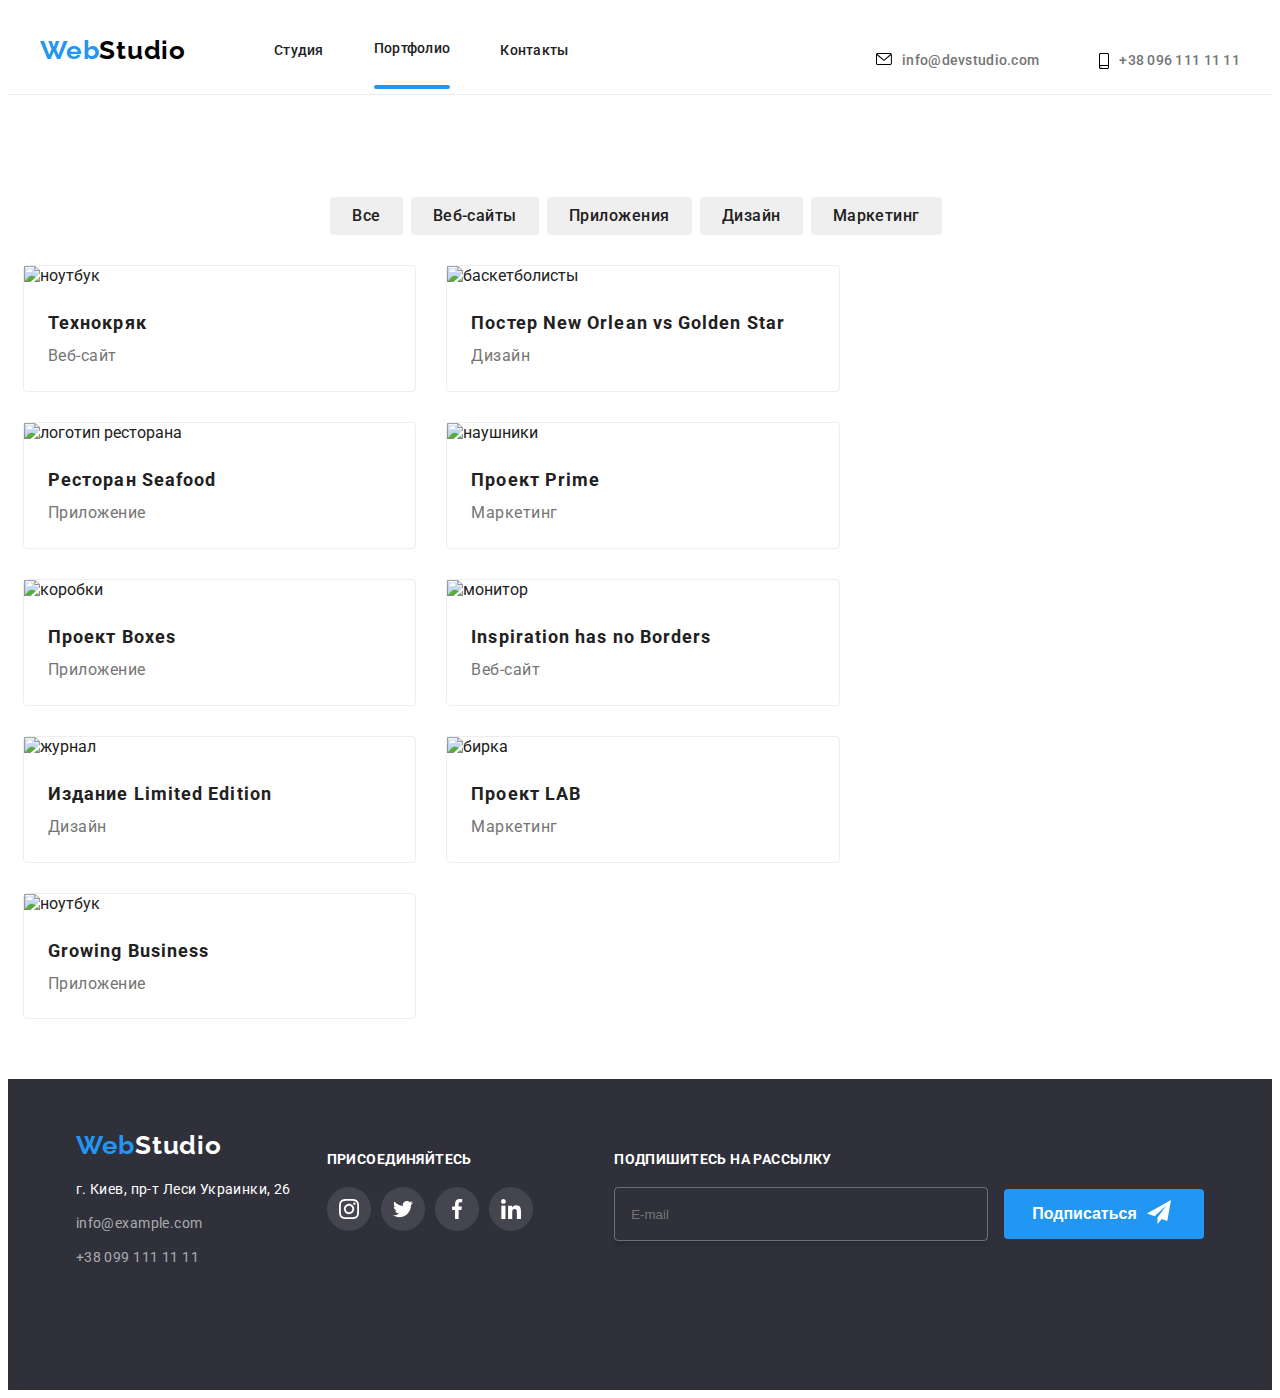
==== portfolio.html @ 2f5f0c0d "первый вариант" ====
<!DOCTYPE html>
<html lang="ru">

<head>
    <meta charset="UTF-8">
    <meta http-equiv="X-UA-Compatible" content="IE=edge">
    <meta name="viewport" content="width=device-width, initial-scale=1.0">
    <title>Document</title>
    <link rel="stylesheet" href="./css/style.css">
    <link rel="preconnect" href="https://fonts.gstatic.com">
    <link
        href="https://fonts.googleapis.com/css2?family=Raleway:wght@700&family=Roboto:wght@400;500;700;900&display=swap"
        rel="stylesheet">
    <link rel="stylesheet" href="https://cdnjs.cloudflare.com/ajax/libs/modern-normalize/1.1.0/modern-normalize.min.css"
        integrity="sha512-wpPYUAdjBVSE4KJnH1VR1HeZfpl1ub8YT/NKx4PuQ5NmX2tKuGu6U/JRp5y+Y8XG2tV+wKQpNHVUX03MfMFn9Q=="
        crossorigin="anonymous" referrerpolicy="no-referrer" />
    <link rel="stylesheet" href="./css/main.min.css">
</head>

<body>
    <header class="header">
        <div class="header__section section container">
            <nav class="header__navigation-section">
                <a href="./index.html" class="logo link"><span class="logo__firs-part">Web</span><span
                        class="logo__sacond-part">Studio</span></a>
                <ul class="header__navigation-list link list">
                    <li class="header__link"><a href="./index.html" class="navigation link animation"> Студия</a>
                    </li>
                    <li class="header__link"><a href="./portfolio.html"
                            class="navigation link animation underline">Портфолио</a></li>
                    <li class="header__link"><a href="" class="navigation link animation">Контакты</a></li>
                </ul>
            </nav>
            <ul class="contacts list">
                <li class="header__contact-object mail">
                    <a href="mailto:info@devstudio.com" class="header__contacts-link link animation">
                        <svg class="email-logo" width="16px" height="12px">
                            <use href="./imeges/sprite.svg#icon-envelope"></use>
                        </svg>
                        info@devstudio.com
                    </a>
                </li>
                <li class=" header__contact-object tell"><a href=tel:+380961111111
                        class="header__contacts-link link animation">
                        <svg class="email-logo" width="10px" height="16px">
                            <use href="./imeges/sprite.svg#icon-smartphone"></use>
                        </svg>
                        +38 096 111 11 11
                    </a>
                </li>
            </ul>
        </div>
    </header>
    <main class="portfolio-main-section">
        <h1 class="portfolio-title" hidden>Портфолио</h1>
        <section class="portfolio-filtr-section  container">
            <ul class="portfolio-filtr-list list">
                <li><button type="button" class="portfolio-filtr animation">Все</button></li>
                <li><button type="button" class="portfolio-filtr animation">Веб-сайты</button></li>
                <li><button type="button" class="portfolio-filtr animation">Приложения</button></li>
                <li><button type="button" class="portfolio-filtr animation">Дизайн</button></li>
                <li><button type="button" class="portfolio-filtr animation">Маркетинг</button></li>
            </ul>
        </section>
        <section class="portfolio-list-section">
            <ul class="portfolio-list list">
                <li class="portfolio-block">
                    <a href="#" class="portfolio-link link">
                        <div class="team-list-wraper">
                            <picture>
                                <source media="(min-widht: 1200px)"
                                    srcset="./imeges/deckstope/portfolio/img.jpg 1x, ./imeges/deckstope/portfolio/img@2x.jpg 2x">
                                <source media="(min-widht: 1200px)"
                                    srcset="./imeges/deckstope/portfolio/img.webp 1x, ./imeges/deckstope/portfolio/img@2x.webp 2x"
                                    type="image/webp">
                                <source media="(min-widht: 768px)"
                                    srcset="./imeges/tablet/portfolio/img.jpg 1x, ./imeges/tablet/portfolio/img@2x.jpg 2x">
                                <source media="(min-widht: 768px)"
                                    srcset="./imeges/tablet/portfolio/img.webp 1x, ./imeges/tablet/portfolio/img@2x.webp 2x"
                                    type="image/webp">
                                <source media="(min-widht: 320px)"
                                    srcset="./imeges/mobile/portfolio/img.jpg 1x, ./imeges/mobile/portfolio/img@2x.jpg 2x">
                                <source media="(min-widht: 320px)"
                                    srcset="./imeges/mobile/portfolio/img.webp 1x, ./imeges/mobile/portfolio/img@2x.webp 2x"
                                    type="image/webp">
                                <img src="#" alt="ноутбук">
                            </picture>

                            <p class="overlay">Технокряк это современная площадка распространения коронавируса. Компании
                                используют эту
                                платформу для цифрового
                                шпионажа и атак на защищённые сервера конкурентов.</p>
                        </div>
                        <div class="portfolio-text">
                            <h2 class="portfolio-list-title">Технокряк</h2>
                            <p class="portfolio-discription">Веб-сайт</p>
                        </div>
                    </a>
                </li>
                <li class="portfolio-block">
                    <a href="#" class="portfolio-link link">
                        <div class="team-list-wraper">
                            <picture>
                                <source media="(min-widht: 1200px)"
                                    srcset="./imeges/deckstope/portfolio/img-1.jpg 1x, ./imeges/deckstope/portfolio/img-1@2x.jpg 2x">
                                <source media="(min-widht: 1200px)"
                                    srcset="./imeges/deckstope/portfolio/img-1.webp 1x, ./imeges/deckstope/portfolio/img-1@2x.webp 2x"
                                    type="image/webp">
                                <source media="(min-widht: 768px)"
                                    srcset="./imeges/tablet/portfolio/img-1.jpg 1x, ./imeges/tablet/portfolio/img-1@2x.jpg 2x">
                                <source media="(min-widht: 768px)"
                                    srcset="./imeges/tablet/portfolio/img-1.webp 1x, ./imeges/tablet/portfolio/img-1@2x.webp 2x"
                                    type="image/webp">
                                <source media="(min-widht: 320px)"
                                    srcset="./imeges/mobile/portfolio/img-1.jpg 1x, ./imeges/mobile/portfolio/img-1@2x.jpg 2x">
                                <source media="(min-widht: 320px)"
                                    srcset="./imeges/mobile/portfolio/img-1.webp 1x, ./imeges/mobile/portfolio/img-1@2x.webp 2x"
                                    type="image/webp">
                                <img src="" alt="баскетболисты">
                            </picture>

                            <p class="overlay"></p>
                        </div>
                        <div class="portfolio-text">
                            <h2 class="portfolio-list-title">Постер New Orlean vs Golden Star</h2>
                            <p class="portfolio-discription">Дизайн</p>
                        </div>
                    </a>
                </li>
                <li class="portfolio-block">
                    <a href="#" class="portfolio-link link">
                        <div class="team-list-wraper">
                            <picture>
                                <source media="(min-widht: 1200px)"
                                    srcset="./imeges/deckstope/portfolio/img-2.jpg 1x, ./imeges/deckstope/portfolio/img-2@2x.jpg 2x">
                                <source media="(min-widht: 1200px)"
                                    srcset="./imeges/deckstope/portfolio/img-2.webp 1x, ./imeges/deckstope/portfolio/img-2@2x.webp 2x"
                                    type="image/webp">
                                <source media="(min-widht: 768px)"
                                    srcset="./imeges/tablet/portfolio/img-2.jpg 1x, ./imeges/tablet/portfolio/img-2@2x.jpg 2x">
                                <source media="(min-widht: 768px)"
                                    srcset="./imeges/tablet/portfolio/img-2.webp 1x, ./imeges/tablet/portfolio/img-2@2x.webp 2x"
                                    type="image/webp">
                                <source media="(min-widht: 320px)"
                                    srcset="./imeges/mobile/portfolio/img-2.jpg 1x, ./imeges/mobile/portfolio/img-2@2x.jpg 2x">
                                <source media="(min-widht: 320px)"
                                    srcset="./imeges/mobile/portfolio/img-2.webp 1x, ./imeges/mobile/portfolio/img-2@2x.webp 2x"
                                    type="image/webp">
                                <img src="#" alt="логотип ресторана">
                            </picture>
                            <p class="overlay"></p>
                        </div>
                        <div class="portfolio-text">
                            <h2 class="portfolio-list-title">Ресторан Seafood</h2>
                            <p class="portfolio-discription">Приложение</p>
                        </div>
                    </a>
                </li>
                <li class="portfolio-block">
                    <a href="#" class="portfolio-link link">
                        <div class="team-list-wraper">
                            <picture>
                                <source media="(min-widht: 1200px)"
                                    srcset="./imeges/deckstope/portfolio/img-3.jpg 1x, ./imeges/deckstope/portfolio/img-3@2x.jpg 2x">
                                <source media="(min-widht: 1200px)"
                                    srcset="./imeges/deckstope/portfolio/img-3.webp 1x, ./imeges/deckstope/portfolio/img-3@2x.webp 2x"
                                    type="image/webp">
                                <source media="(min-widht: 768px)"
                                    srcset="./imeges/tablet/portfolio/img-3.jpg 1x, ./imeges/tablet/portfolio/img-3@2x.jpg 2x">
                                <source media="(min-widht: 768px)"
                                    srcset="./imeges/tablet/portfolio/img-3.webp 1x, ./imeges/tablet/portfolio/img-3@2x.webp 2x"
                                    type="image/webp">
                                <source media="(min-widht: 320px)"
                                    srcset="./imeges/mobile/portfolio/img-3.jpg 1x, ./imeges/mobile/portfolio/img-3@2x.jpg 2x">
                                <source media="(min-widht: 320px)"
                                    srcset="./imeges/mobile/portfolio/img-3.webp 1x, ./imeges/mobile/portfolio/img-3@2x.webp 2x"
                                    type="image/webp">
                                <img src="#" alt="наушники">
                            </picture>
                            <p class="overlay"></p>
                        </div>
                        <div class="portfolio-text">
                            <h2 class="portfolio-list-title">Проект Prime</h2>
                            <p class="portfolio-discription">Маркетинг</p>
                        </div>
                    </a>
                </li>
                <li class="portfolio-block">
                    <a href="#" class="portfolio-link link">
                        <div class="team-list-wraper">
                            <picture>
                                <source media="(min-widht: 1200px)"
                                    srcset="./imeges/deckstope/portfolio/img-4.jpg 1x, ./imeges/deckstope/portfolio/img-4@2x.jpg 2x">
                                <source media="(min-widht: 1200px)"
                                    srcset="./imeges/deckstope/portfolio/img-4.webp 1x, ./imeges/deckstope/portfolio/img-4@2x.webp 2x"
                                    type="image/webp">
                                <source media="(min-widht: 768px)"
                                    srcset="./imeges/tablet/portfolio/img-4.jpg 1x, ./imeges/tablet/portfolio/img-4@2x.jpg 2x">
                                <source media="(min-widht: 768px)"
                                    srcset="./imeges/tablet/portfolio/img-4.webp 1x, ./imeges/tablet/portfolio/img-4@2x.webp 2x"
                                    type="image/webp">
                                <source media="(min-widht: 320px)"
                                    srcset="./imeges/mobile/portfolio/img-4.jpg 1x, ./imeges/mobile/portfolio/img-4@2x.jpg 2x">
                                <source media="(min-widht: 320px)"
                                    srcset="./imeges/mobile/portfolio/img-4.webp 1x, ./imeges/mobile/portfolio/img-4@2x.webp 2x"
                                    type="image/webp">
                                <img src="#" alt="коробки">
                            </picture>

                            <p class="overlay"></p>
                        </div>
                        <div class="portfolio-text">
                            <h2 class="portfolio-list-title">Проект Boxes</h2>
                            <p class="portfolio-discription">Приложение</p>
                        </div>
                    </a>
                </li>
                <li class="portfolio-block">
                    <a href="#" class="portfolio-link link">
                        <div class="team-list-wraper">
                            <picture>
                                <source media="(min-widht: 1200px)"
                                    srcset="./imeges/deckstope/portfolio/img-5.jpg 1x, ./imeges/deckstope/portfolio/img-5@2x.jpg 2x">
                                <source media="(min-widht: 1200px)"
                                    srcset="./imeges/deckstope/portfolio/img-5.webp 1x, ./imeges/deckstope/portfolio/img-5@2x.webp 2x"
                                    type="image/webp">
                                <source media="(min-widht: 768px)"
                                    srcset="./imeges/tablet/portfolio/img-5.jpg 1x, ./imeges/tablet/portfolio/img-5@2x.jpg 2x">
                                <source media="(min-widht: 768px)"
                                    srcset="./imeges/tablet/portfolio/img-5.webp 1x, ./imeges/tablet/portfolio/img-5@2x.webp 2x"
                                    type="image/webp">
                                <source media="(min-widht: 320px)"
                                    srcset="./imeges/mobile/portfolio/img-5.jpg 1x, ./imeges/mobile/portfolio/img-5@2x.jpg 2x">
                                <source media="(min-widht: 320px)"
                                    srcset="./imeges/mobile/portfolio/img-5.webp 1x, ./imeges/mobile/portfolio/img-5@2x.webp 2x"
                                    type="image/webp">
                                <img src="#" alt="монитор">
                            </picture>
                            <p class="overlay"></p>
                        </div>
                        <div class="portfolio-text">
                            <h2 class="portfolio-list-title">Inspiration has no Borders</h2>
                            <p class="portfolio-discription">Веб-сайт</p>
                        </div>
                    </a>
                </li>
                <li class="portfolio-block">
                    <a href="#" class="portfolio-link link">
                        <div class="team-list-wraper">
                            <picture>
                                <source media="(min-widht: 1200px)"
                                    srcset="./imeges/deckstope/portfolio/img-6.jpg 1x, ./imeges/deckstope/portfolio/img-6@2x.jpg 2x">
                                <source media="(min-widht: 1200px)"
                                    srcset="./imeges/deckstope/portfolio/img-6.webp 1x, ./imeges/deckstope/portfolio/img-6@2x.webp 2x"
                                    type="image/webp">
                                <source media="(min-widht: 768px)"
                                    srcset="./imeges/tablet/portfolio/img-6.jpg 1x, ./imeges/tablet/portfolio/img-6@2x.jpg 2x">
                                <source media="(min-widht: 768px)"
                                    srcset="./imeges/tablet/portfolio/img-6.webp 1x, ./imeges/tablet/portfolio/img-6@2x.webp 2x"
                                    type="image/webp">
                                <source media="(min-widht: 320px)"
                                    srcset="./imeges/mobile/portfolio/img-6.jpg 1x, ./imeges/mobile/portfolio/img-6@2x.jpg 2x">
                                <source media="(min-widht: 320px)"
                                    srcset="./imeges/mobile/portfolio/img-6.webp 1x, ./imeges/mobile/portfolio/img-6@2x.webp 2x"
                                    type="image/webp">
                                <img src="#" alt="журнал">
                            </picture>
                            <p class="overlay"></p>
                        </div>
                        <div class="portfolio-text">
                            <h2 class="portfolio-list-title">Издание Limited Edition</h2>
                            <p class="portfolio-discription">Дизайн</p>
                        </div>
                    </a>
                </li>
                <li class="portfolio-block">
                    <a href="#" class="portfolio-link link">
                        <div class="team-list-wraper">
                            <picture>
                                <source media="(min-widht: 1200px)"
                                    srcset="./imeges/deckstope/portfolio/img-7.jpg 1x, ./imeges/deckstope/portfolio/img-7@2x.jpg 2x">
                                <source media="(min-widht: 1200px)"
                                    srcset="./imeges/deckstope/portfolio/img-7.webp 1x, ./imeges/deckstope/portfolio/img-7@2x.webp 2x"
                                    type="image/webp">
                                <source media="(min-widht: 768px)"
                                    srcset="./imeges/tablet/portfolio/img-7.jpg 1x, ./imeges/tablet/portfolio/img-7@2x.jpg 2x">
                                <source media="(min-widht: 768px)"
                                    srcset="./imeges/tablet/portfolio/img-7.webp 1x, ./imeges/tablet/portfolio/img-7@2x.webp 2x"
                                    type="image/webp">
                                <source media="(min-widht: 320px)"
                                    srcset="./imeges/mobile/portfolio/img-7.jpg 1x, ./imeges/mobile/portfolio/img-7@2x.jpg 2x">
                                <source media="(min-widht: 320px)"
                                    srcset="./imeges/mobile/portfolio/img-7.webp 1x, ./imeges/mobile/portfolio/img-7@2x.webp 2x"
                                    type="image/webp">
                                <img src="#" alt="бирка">
                            </picture>
                            <p class="overlay"></p>
                        </div>
                        <div class="portfolio-text">
                            <h2 class="portfolio-list-title">Проект LAB</h2>
                            <p class="portfolio-discription">Маркетинг</p>
                        </div>
                    </a>
                </li>
                <li class="portfolio-block">
                    <a href="#" class="portfolio-link link">
                        <div class="team-list-wraper">
                            <picture>
                                <source media="(min-widht: 1200px)"
                                    srcset="./imeges/deckstope/portfolio/img-8.jpg 1x, ./imeges/deckstope/portfolio/img-8@2x.jpg 2x">
                                <source media="(min-widht: 1200px)"
                                    srcset="./imeges/deckstope/portfolio/img-8.webp 1x, ./imeges/deckstope/portfolio/img-8@2x.webp 2x"
                                    type="image/webp">
                                <source media="(min-widht: 768px)"
                                    srcset="./imeges/tablet/portfolio/img-8.jpg 1x, ./imeges/tablet/portfolio/img-8@2x.jpg 2x">
                                <source media="(min-widht: 768px)"
                                    srcset="./imeges/tablet/portfolio/img-8.webp 1x, ./imeges/tablet/portfolio/img-8@2x.webp 2x"
                                    type="image/webp">
                                <source media="(min-widht: 320px)"
                                    srcset="./imeges/mobile/portfolio/img-8.jpg 1x, ./imeges/mobile/portfolio/img-8@2x.jpg 2x">
                                <source media="(min-widht: 320px)"
                                    srcset="./imeges/mobile/portfolio/img-8.webp 1x, ./imeges/mobile/portfolio/img-8@2x.webp 2x"
                                    type="image/webp">
                                <img src="#" alt="ноутбук">
                            </picture>
                            <p class="overlay"></p>
                        </div>
                        <div class="portfolio-text">
                            <h2 class="portfolio-list-title">Growing Business</h2>
                            <p class="portfolio-discription">Приложение</p>
                        </div>
                    </a>
                </li>
            </ul>
        </section>
    </main>
    <footer class="footer">
        <div class="footer-section container">
            <div class="footer-adres-block">
                <a href="./index.html" class="logo link"><span class="logo__firs-part">Web</span><span
                        class="logo__sacond-part-footer">Studio</span></a>
                <address>
                    <ul class="adress-list list">
                        <li class="adress-paragraph"><a href="https://goo.gl/maps/6ZWjgCVjtTqqigJP6" target="_blank"
                                rel="noopener noreferrer" class="adress-on-map link">г. Киев,
                                пр-т Леси Украинки, 26</a></li>
                        <li class="adress-paragraph"><a href="mailto:info@example.com"
                                class="mail-footer link">info@example.com</a>
                        </li>
                        <li class="adress-paragraph"><a href="tel:+380991111111" class="namber-footer link">+38 099 111
                                11
                                11</a>
                        </li>
                    </ul>
                </address>
            </div>

            <div class="footer-social-list-link">
                <p class="footer-appeal">присоединяйтесь</p>
                <ul class="footer-list-link list">
                    <li>
                        <a class="social-list-link-box animation" href="">
                            <svg class="footer-link-logo animation">
                                <use href="./imeges/sprite.svg#icon-instagram"></use>
                            </svg>
                        </a>
                    </li>
                    <li>
                        <a class="social-list-link-box animation" href="">
                            <svg class="footer-link-logo">
                                <use href="./imeges/sprite.svg#icon-twitter"></use>
                            </svg>
                        </a>
                    </li>
                    <li>
                        <a class="social-list-link-box animation" href="">
                            <svg class="footer-link-logo">
                                <use href="./imeges/sprite.svg#icon-facebook"></use>
                            </svg>
                        </a>
                    </li>
                    <li>
                        <a class="social-list-link-box animation" href="">
                            <svg class="footer-link-logo">
                                <use href="./imeges/sprite.svg#icon-linkedin"></use>
                            </svg>
                        </a>
                    </li>
                </ul>
            </div>
            <div class="footer-form-blok">
                <p class="footer-appeal">Подпишитесь на рассылку</p>
                <form action="footer-form">
                    <input type="email" class="footer-email-input" name="user-email" placeholder="E-mail" required>
                    <button class="button-subscription">
                        <span>Подписаться</span>
                        <svg class="footer-logo-send">
                            <use href="./imeges/sprite.svg#icon-send"></use>
                        </svg>

                    </button>

                </form>
            </div>

        </div>
    </footer>
</body>
<script src="./js/menu.js"></script>

</html>
---- css/main.min.css ----
:root{--botton-collor:#2196F3;--names-links-color: #212121;--names-adress-discriptions: #757575}h1,h2,h3,h4,h5,h6,p{margin-top:0;margin-bottom:0}ul,ol{margin-top:0;margin-bottom:0;padding-left:0}.list{list-style:none}.link{text-decoration:none}img{display:block;margin:0;padding:0}body{font-family:Roboto,  sans-serif;font-weight:400}.section{margin-top:0%;margin-bottom:0%;border:0px}svg{padding:0;margin:0}.link{text-decoration:none;color:var(--names-links-color)}.list{list-style:none}.container{width:100%;margin-left:auto;margin-right:auto;padding-left:15px;padding-right:15px}@media screen and (min-width: 480px){.container{max-width:480px}}@media screen and (min-width: 768px){.container{max-width:768px}}@media screen and (min-width: 1200px){.container{max-width:1200px}}.visually-hidden{position:absolute !important;clip:rect(1px 1px 1px 1px);clip:rect(1px, 1px, 1px, 1px);padding:0 !important;border:0 !important;height:1px !important;width:1px !important;overflow:hidden}.logo{font-family:Raleway;font-style:normal;font-weight:700;font-size:26px;line-height:1.19px;letter-spacing:0.03em;text-decoration:none}.logo__firs-part{color:var(--botton-collor)}.logo__sacond-part{color:#000000}.logo__sacond-part-footer{color:#FFFFFF}.social-list-icon{width:20px;height:20px;fill:currentColor}.social-list-link:focus,.social-list-link:hover{background-color:var(--botton-collor);color:#FFFFFF}.social-list{display:flex;justify-content:center;margin-top:16px}.backdrop{position:fixed;top:0%;left:0%;width:100vw;height:100vh;background:rgba(0,0,0,0.2);transition:opacity 250ms cubic-bezier(0.4, 0, 0.2, 1),visibility 250ms cubic-bezier(0.4, 0, 0.2, 1)}.is-hidden{opacity:0;visibility:hidden;pointer-events:none}.modal{position:absolute;left:50%;top:50%;width:450px;height:609px;background:#FFFFFF;transform:translate(-50%, -50%);padding:40px}@media screen and (min-width: 1200px){.modal{width:528px;height:582px}}.modal-form{display:flex;flex-direction:column}.modal-form-head{font-weight:bold;font-size:20px;line-height:1.15;text-align:center;margin-bottom:12px}.modal-form-lebel{font-size:12px;line-height:1.17;letter-spacing:0.01em;color:#757575}.modal-form-input{width:100%;border:1px solid rgba(33,33,33,0.2);border-radius:4px;height:40px;margin-top:4px;margin-bottom:10px;padding-left:42px;transition:border-color 250ms cubic-bezier(0.4, 0, 0.2, 1);cursor:pointer}.modal-form-input:focus{outline:none;border-color:var(--botton-collor)}.modal-form-icon{width:18px;height:18px;position:absolute;top:50%;transform:translateY(-50%);left:12px;transition:fill 250ms cubic-bezier(0.4, 0, 0.2, 1)}.modal-form-input:focus+.modal-form-icon{fill:var(--botton-collor)}.modal-form-input-wraper{position:relative;display:block}.modal-form-massege{width:100%;height:120px;border:1px solid rgba(33,33,33,0.2);padding:12px 16px;resize:none;transition:fill 250ms cubic-bezier(0.4, 0, 0.2, 1);margin-top:4px;margin-bottom:20px;cursor:pointer}.modal-form-massege::placeholder{color:rgba(117,117,117,0.5)}.modal-form-massege:focus{outline:none;border-color:var(--botton-collor)}.modal-form-chekbox-label{display:flex;align-items:center;font-family:Roboto;font-style:normal;font-weight:normal;font-size:12px;line-height:1.71;letter-spacing:0.03em;color:#757575}@media screen and (min-width: 1200px){.modal-form-chekbox-label{font-size:14px}}.modal-form-chekbox-label::before{content:"";display:block;width:16px;height:16px;border:1px solid #212121;border-radius:3px;cursor:pointer;margin-right:8px}.modal-form-chekbox:checked+.modal-form-chekbox-label::before{background-image:url("../imeges/icon-check.svg");background-position:center;background-repeat:no-repeat;background-origin:padding-box;border:none}.modal-form-chekbox:focus+.modal-form-chekbox-label::before{outline:2px solid var(--botton-collor)}.close-btn{position:absolute;top:8px;right:8px;display:flex;justify-content:center;align-items:center;width:30px;height:30px;border-radius:50%;border:1px solid rgba(0,0,0,0.1);background:transparent;cursor:pointer;padding:0%}.close-botton{width:18px;height:18px}.close-botton:hover{fill:var(--botton-collor)}.modal-form-button{color:#FFFFFF;width:200px;height:50px;background:var(--botton-collor);box-shadow:0px 4px 4px rgba(0,0,0,0.15);border-radius:4px;border:none;cursor:pointer;margin:auto;transition:fill 250ms cubic-bezier(0.4, 0, 0.2, 1);margin-top:30px}.modal-form-button:hover,.modal-form-button:focus{background:#188CE8}.header__section{display:flex;align-items:center;padding-top:25px;padding-bottom:25px}.email-logo{margin-right:10px}.header__navigation-list{display:none}@media screen and (min-width: 768px){.header__navigation-list{display:flex;align-items:center;font-style:normal;font-weight:500;font-size:14px;line-height:1.14;letter-spacing:0.02em;color:var(--botton-collor);transition-property:color;margin-left:88px;width:294px}}.header__link:not(:last-child){margin-right:50px}.header__navigation-section{display:flex;align-items:center;margin-left:0;justify-content:flex-start}.navigation:hover,.navigation:focus{color:var(--botton-collor);transition:color 250ms cubic-bezier(0.4, 0, 0.2, 1)}.underline::after{content:"";display:block;bottom:0;left:0;width:100%;height:4px;background:var(--botton-collor);border-radius:2px;flex-shrink:0;margin-top:28px;margin-bottom:-28px}.contacts{display:none;margin-left:auto}@media screen and (min-width: 768px){.contacts{display:block}}@media screen and (min-width: 1200px){.contacts{display:flex}}.header__contacts-link{display:flex;font-style:normal;font-weight:500;font-size:14px;line-height:1.14;letter-spacing:0.02em;color:var(--names-adress-discriptions);margin-left:10px;margin-top:10px}.header__contacts-link:hover,.header__contacts-link:focus{color:var(--botton-collor);fill:var(--botton-collor);transition:color 250ms cubic-bezier(0.4, 0, 0.2, 1);transition:fill 250ms cubic-bezier(0.4, 0, 0.2, 1)}.header__contact-object{margin-top:10px}.header__contact-object:not(:last-child){margin-right:50px}.header{border-bottom:1px solid #ECECEC}.burger-btn{display:flex;align-items:center;background-color:transparent;border:none;padding:0;width:40px;height:40px;margin-left:auto}@media screen and (min-width: 768px){.burger-btn{display:none}}.burger{width:24px;height:16px}.mobile-menu{position:fixed;left:0;top:0;width:100vw;height:100vh;background-color:#ffffff;z-index:100;opacity:0;visibility:hidden;pointer-events:none}.mobile-menu.is-open{opacity:1;visibility:visible;pointer-events:auto}.mobile-menu__close-btn{display:flex;align-items:center;position:absolute;top:10px;right:15px;background-color:transparent;border:none;padding:0;width:40px;height:40px;margin-left:auto}.mobile-menu__close-icon{width:40px;height:40px}.mobile-menu__conteiner{position:relative}.navigation__link{font-family:Roboto;font-style:normal;font-weight:500;font-size:40px;line-height:1.175;text-align:center;letter-spacing:0.02em;color:#212121}.navigation-mobile{padding-top:48px;padding-left:40px}.navigation-mobile__menu:not(:last-child){padding-bottom:32px}.mobil-menu__contact{padding-left:40px;margin-top:302px}.mobile-menu__contact-item-tell{font-family:Roboto;font-style:normal;font-weight:500;font-size:34px;line-height:1.17;letter-spacing:0.02em;color:#2196F3}.mobile-menu__contact-item-mail{font-family:Roboto;font-style:normal;font-weight:500;font-size:24px;line-height:1.16;letter-spacing:0.02em;color:#757575}.mobile-menu__social-list{display:flex;justify-content:space-between;margin-top:64px;padding-left:40px;padding-right:15px}.mobile-menu_link{font-family:Roboto;font-style:normal;font-weight:500;font-size:18px;line-height:1.22;letter-spacing:0.02em;color:#2196F3}.line-up::after{content:"";width:0px;height:22px;border:1px solid rgba(33,33,33,0.2);transform:rotate(90deg);margin-right:10px;margin-left:10px}.hero{display:flex;flex-direction:column;align-items:center;padding-bottom:118px;padding-top:118px;background-image:linear-gradient(rgba(47,48,58,0.4), rgba(47,48,58,0.4)),url(../imeges/bg-hero.jpg);background-repeat:no-repeat;background-size:cover;background-position:top}@media screen and (min-width: 1200px){.hero{padding-bottom:200px;padding-top:200px}}@media screen and (min-device-pixel-ratio: 2) and (min-width: 320px), (-webkit-min-device-pixel-ratio: 2) and (min-width: 320px), (min-resolution: 192dpi) and (min-width: 320px), (min-resolution: 2dppx) and (min-width: 320px){.hero{background-image:linear-gradient(rgba(47,48,58,0.4), rgba(47,48,58,0.4)),url("../imeges/mobile/bg-main.jpg")}}@media screen and (min-width: 768px){.hero{background-image:linear-gradient(rgba(47,48,58,0.4), rgba(47,48,58,0.4)),url("../imeges/tablet/bg-main.jpg")}}@media screen and (min-device-pixel-ratio: 2) and (min-width: 1200px), (-webkit-min-device-pixel-ratio: 2) and (min-width: 1200px), (min-resolution: 192dpi) and (min-width: 1200px), (min-resolution: 2dppx) and (min-width: 1200px){.hero{background-image:linear-gradient(rgba(47,48,58,0.4), rgba(47,48,58,0.4)),url("../imeges/deckstope/bg-main.jpg")}}.hero__discription{font-style:normal;font-weight:900;font-size:23px;line-height:1.62;text-align:center;letter-spacing:0.06em;text-transform:uppercase;color:#FFFFFF;margin-bottom:30px}@media screen and (min-width: 1200px){.hero__discription{font-size:44px;line-height:1.36}}.hero__discription-conteyner{width:100%}@media screen and (min-width: 480px){.hero__discription-conteyner{width:360px}}@media screen and (min-width: 1200px){.hero__discription-conteyner{width:696px}}.hero__batton{font-style:normal;font-weight:700;font-size:16px;line-height:1.87;align-items:center;text-align:center;letter-spacing:0.06em;background:var(--botton-collor);color:#FFFFFF;width:200px;height:50px;border-radius:4px;display:flex;justify-content:center}.hero__batton:focus,.hero__batton:hover{background:#188CE8}.advantages{padding-top:60px;padding-bottom:60px}@media screen and (min-width: 1200px){.advantages{padding-top:94px;padding-bottom:94px}}.container-logo-adventages{display:block;padding:25px 100px;margin-bottom:30px;width:100%;height:120px;background-color:#F5F4FA;border-radius:4px}.logo-adventages{display:flex}.advantages__titel{font-style:normal;font-weight:700;font-size:14px;line-height:1.14;letter-spacing:0.03em;text-transform:uppercase;color:var(--names-links-color);margin-bottom:10px;text-align:center}@media screen and (min-width: 768px){.advantages__titel{text-align:left}}.advantages__description{font-style:normal;font-weight:400;font-size:14px;line-height:1.71;letter-spacing:0.03em;color:var(--names-adress-discriptions)}.advantages__list{margin-top:-30px}@media screen and (min-width: 768px){.advantages__list{display:flex;flex-wrap:wrap;margin-left:-30px}}.advantages__list-paragraph{display:block;margin-top:30px}@media screen and (min-width: 768px){.advantages__list-paragraph{flex-basis:calc((100% - 60px)/2);margin-left:30px}}@media screen and (min-width: 1200px){.advantages__list-paragraph{flex-basis:calc((100% - 120px)/4)}}.logo-adventages{display:block;margin-left:auto;margin-right:auto}.we-do{padding-bottom:94px;padding-top:50px;display:none}@media screen and (min-width: 1200px){.we-do{display:block;margin-right:auto}}.we-do-paragraph-img{position:relative;display:block}.we-do-overlay{position:absolute;font-family:Roboto;transform:translateY(-100%);font-style:normal;font-weight:bold;font-size:14px;line-height:16px;text-align:center;letter-spacing:0.03em;text-transform:uppercase;color:#FFFFFF;background-color:rgba(47,48,58,0.8);height:70px;width:100%;padding:27px 82px}.we-do-list{display:flex;margin-top:-30px;margin-left:-30px}.we-do-paragraph{margin-top:30px;margin-left:30px}.we-do-section{font-style:normal;font-weight:700;font-size:36px;line-height:1.16;text-align:center;letter-spacing:0.03em;color:var(--names-links-color);margin-bottom:50px}.our-team{background-color:#F5F4FA;margin-left:auto;margin-right:auto;padding-top:60px}@media screen and (min-width: 1200px){.our-team{padding-top:94px}}.team-list{padding-top:50px;padding-bottom:94px;margin-top:-30px}@media screen and (min-width: 768px){.team-list{display:flex;flex-wrap:wrap;margin-left:-30px}}@media screen and (min-width: 1200px){.team-list{flex-wrap:nowrap}}.team-list-paragraph{flex-basis:auto;border:1px solid #FFFFFF;border-radius:4px;margin-top:30px;box-shadow:0px 1px 3px rgba(0,0,0,0.12),0px 1px 1px rgba(0,0,0,0.14),0px 2px 1px rgba(0,0,0,0.2);background-color:#FFFFFF}@media screen and (min-width: 768px){.team-list-paragraph{display:flex;flex-wrap:wrap;flex-basis:calc((100% - 60px) / 2);margin-left:30px}}@media screen and (min-width: 1200px){.team-list-paragraph{flex-basis:calc((100% - 120px) / 4);margin-top:50px}}.team{font-style:normal;font-weight:bold;font-size:28px;line-height:1.16;text-align:center;letter-spacing:0.03em;color:var(--names-links-color)}@media screen and (min-width: 1200px){.team{font-size:36px}}.team-names{font-style:normal;font-weight:500;font-size:16px;line-height:1.19;text-align:center;letter-spacing:0.03em;color:var(--names-links-color);margin-bottom:10px}.team-position{font-style:normal;font-weight:400;font-size:16px;line-height:1.19;text-align:center;letter-spacing:0.03em;color:var(--names-adress-discriptions)}.team-discription{padding-top:30px;padding-bottom:30px;padding-right:32px;padding-left:32px}.social-list-link{display:flex;align-items:center;justify-content:center;width:44px;height:44px;border-radius:50%;color:#AFB1B8;margin:auto}.client-section{padding-top:120px;padding-bottom:60px}@media screen and (min-width: 1200px){.client-section{margin-bottom:94px}}.client-section-name{font-family:Roboto;font-style:normal;font-weight:700;font-size:28px;line-height:1.16;text-align:center;letter-spacing:0.03em;margin-bottom:30px}@media screen and (min-width: 1200px){.client-section-name{margin-top:50px;font-size:33px}}.client-list{display:flex;flex-wrap:wrap;align-items:center;margin-top:-30px;margin-left:-30px;justify-content:center}@media screen and (min-width: 1200px){.client-list{flex-wrap:nowrap}}.client-link{display:flex;justify-content:center;align-items:center;width:100%;height:100%;border:1px solid  #AFB1B8;border-radius:4px;align-items:center;justify-content:center;margin-right:30px;color:#AFB1B8}.client-link svg:hover,.client-link svg:focus{fill:#2196F3}.client-link:hover,.client-link:focus{border-color:#2196F3;color:#2196F3}.client-logo-box{display:flex;justify-content:center;width:100%;height:92px;margin-top:30px;margin-left:30px;flex-basis:calc((100% - 60px) / 2)}@media screen and (min-width: 768px){.client-logo-box{flex-basis:calc((100% - 90px) / 3)}}@media screen and (min-width: 1200px){.client-logo-box{width:170px;margin-bottom:94px}}.client-logo-svg{fill:currentColor}.footer{display:flex;padding:60px auto 60px auto;background-color:#2F303A;flex-wrap:nowrap}.adress-list{margin-top:20px;margin-bottom:60px}.adress-on-map{display:flex;font-style:normal;font-weight:400;font-size:14px;line-height:1.71;letter-spacing:0.03em;color:#FFFFFF;margin-top:10px;justify-content:center}@media screen and (min-width: 1200px){.adress-on-map{justify-content:left}}.mail-footer{display:flex;font-style:normal;font-weight:normal;font-size:14px;line-height:1.71;letter-spacing:0.03em;color:rgba(255,255,255,0.6);margin-top:10px;justify-content:center}@media screen and (min-width: 1200px){.mail-footer{justify-content:left}}.namber-footer{display:flex;font-style:normal;font-weight:normal;font-size:14px;line-height:1.71;letter-spacing:0.03em;color:rgba(255,255,255,0.6);margin-top:10px;justify-content:center}@media screen and (min-width: 1200px){.namber-footer{justify-content:left}}.footer-section{padding-top:60px;padding-bottom:60px;text-align:center}@media screen and (min-width: 768px){.footer-section{display:flex;flex-wrap:wrap}}@media screen and (min-width: 1200px){.footer-section{flex-wrap:nowrap;justify-content:space-between;text-align:left}}.footer-list-link{display:flex;justify-content:center}@media screen and (min-width: 1200px){.footer-list-link{justify-content:left}}.footer-social-list-link{margin-bottom:60px}@media screen and (min-width: 768px){.footer-social-list-link{margin-right:auto}}.footer-link-logo{fill:#FFFFFF;width:20px;height:20px}.footer-appeal{color:#FFFFFF;font-family:Roboto;font-style:normal;font-weight:700;font-size:14px;line-height:16px;letter-spacing:0.03em;text-transform:uppercase;margin-top:12px}.social-list-link-box{display:flex;align-items:center;justify-content:center;width:44px;height:44px;border-radius:50%;background-color:rgba(255,255,255,0.1);margin-top:20px;margin-right:10px}.social-list-link-box:hover,.social-list-link-box:focus{background-color:var(--botton-collor)}@media screen and (min-width: 768px){.footer-form-blok{margin-left:auto;margin-right:auto}}.footer-form{display:flex;flex-wrap:nowrap}.footer-email-input{width:100%;height:50px;background-color:#ffffff00;box-shadow:0px 4px 4px 0px rgba(0,0,0,0.15);border:1px solid rgba(255,255,255,0.3);border-radius:4px;padding-left:16px;margin-top:20px;color:#FFFFFF;margin-bottom:20px}@media screen and (min-width: 768px){.footer-email-input{width:354px}}@media screen and (min-width: 1200px){.footer-email-input{flex-wrap:nowrap}}.button-subscription{width:200px;height:50px;background-color:var(--botton-collor);border-radius:4px;color:#FFFFFF;font-size:16px;line-height:1.88;margin-left:12px;font-weight:bold;display:inline-block;justify-content:center;cursor:pointer;text-align:center;padding-top:10px;padding-bottom:10px;padding-left:28px;padding-right:28px;border:none}@media screen and (min-width: 1200px){.button-subscription{text-align:left}}.button-subscription:hover,.button-subscription:focus{background-color:#2196f3}.footer-logo-send{width:24px;height:24px;position:absolute;margin-left:10px;margin-right:28px;margin-top:13px;margin-bottom:13px;transform:translateY(-50%)}@media screen and (min-width: 768px){.footer-adres-block{margin-left:auto;margin-right:165px}}@media screen and (min-width: 1200px){.footer-adres-block{margin-right:auto}}.portfolio-main-section{box-sizing:border-box;padding-left:15px;padding-right:15px;padding-top:60px;padding-bottom:60px}@media screen and (min-width: 1200px){.portfolio-main-section{padding-top:94px;padding-top:94px}}.portfolio-filtr-list{display:flex;margin-left:auto;margin-right:auto;margin-bottom:30px;flex-wrap:wrap}@media screen and (min-width: 768px){.portfolio-filtr-list{justify-content:center}}.portfolio-filtr{font-family:Roboto;font-style:normal;font-weight:500;font-size:16px;line-height:1.62;text-align:center;letter-spacing:0.03em;outline:none;border:none;border-radius:4px;padding-top:6px;padding-bottom:6px;padding-left:22px;padding-right:22px;margin-right:8px;margin-top:8px}.portfolio-list-title{font-style:normal;font-weight:700;font-size:18px;line-height:2;letter-spacing:0.06em;color:var(--names-links-color)}.portfolio-list{display:flex;flex-wrap:wrap;margin-top:-30px;margin-left:-30px}.portfolio-block{width:100%;height:100%;margin-top:30px;margin-left:30px;border:1px solid #EEEEEE;border-radius:4px}.portfolio-block:hover,.portfolio-block:focus{box-shadow:0px 3px 1px rgba(0,0,0,0.1),0px 1px 2px rgba(0,0,0,0.08),0px 2px 2px rgba(0,0,0,0.12)}@media screen and (min-width: 768px){.portfolio-block{display:flex;flex-basis:calc(100% / 2 - 30px);flex-direction:column}}@media screen and (min-width: 768px){.portfolio-block{flex-basis:calc(100% / 3 - 30px)}}.portfolio-link{position:relative;display:block}.portfolio-text{padding:20px 24px 20px 24px}.portfolio-discription{font-style:normal;font-weight:normal;font-size:16px;line-height:1.87;letter-spacing:0.03em;color:var(--names-adress-discriptions)}.portfolio-filtr{font-family:inherit;font-style:normal;font-weight:500;font-size:16px;line-height:1.62;text-align:center;letter-spacing:0.03em;color:var(--names-links-color)}.portfolio-filtr:focus,.portfolio-filtr:hover{color:#FFFFFF;background:var(--botton-collor);box-shadow:0px 3px 1px rgba(0,0,0,0.1),0px 1px 2px rgba(0,0,0,0.08),0px 2px 2px rgba(0,0,0,0.12)}.overlay{position:absolute;background-color:rgba(33,150,243,0.9);font-family:Roboto;font-style:normal;font-weight:normal;font-size:18px;line-height:1.56;letter-spacing:0.03em;color:#FFFFFF;padding:63px 24px 63px 24px;top:0px;left:0px;height:100%;width:100%;overflow:auto;transform:translateY(100%);transition:transform 250ms cubic-bezier(0.4, 0, 0.2, 1)}.portfolio-link:hover .overlay,.portfolio-link:focus .overlay{transform:translateY(0%)}.team-list-wraper{position:relative;overflow:hidden}
/*# sourceMappingURL=main.min.css.map */
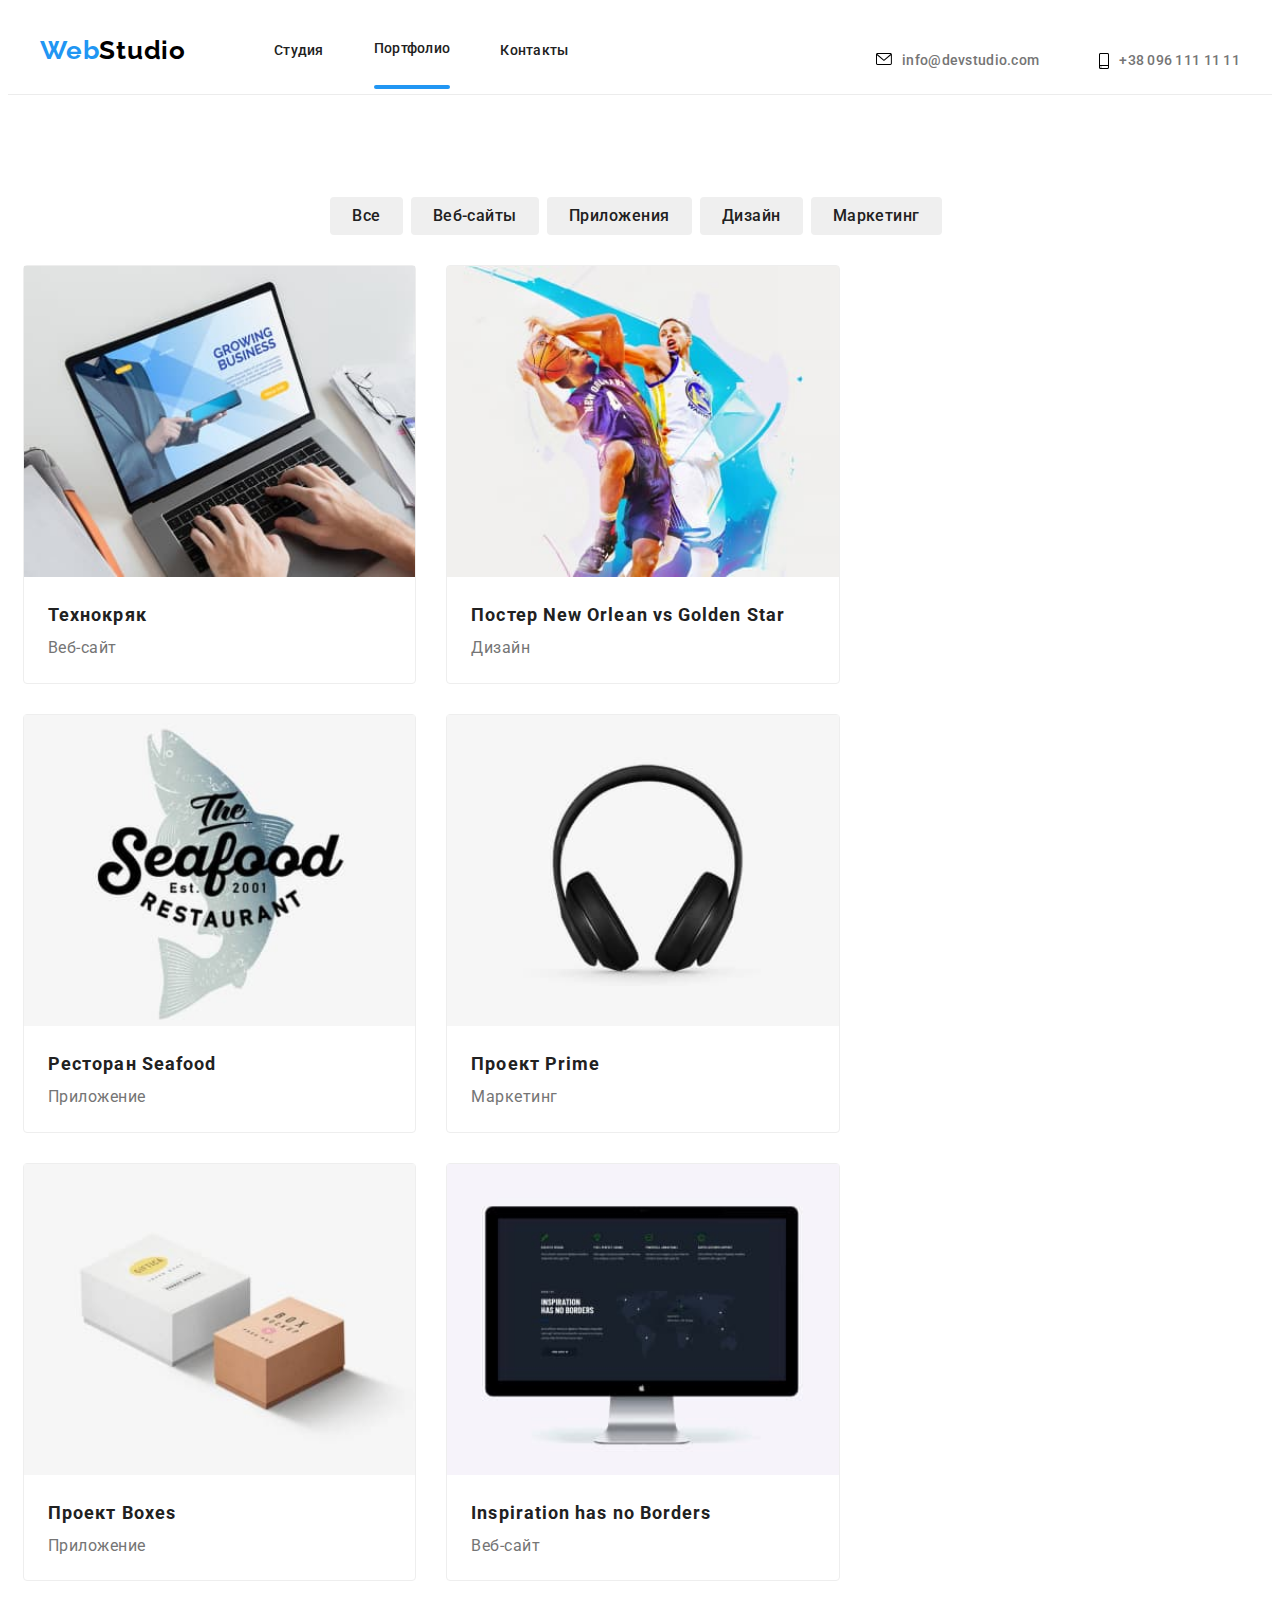
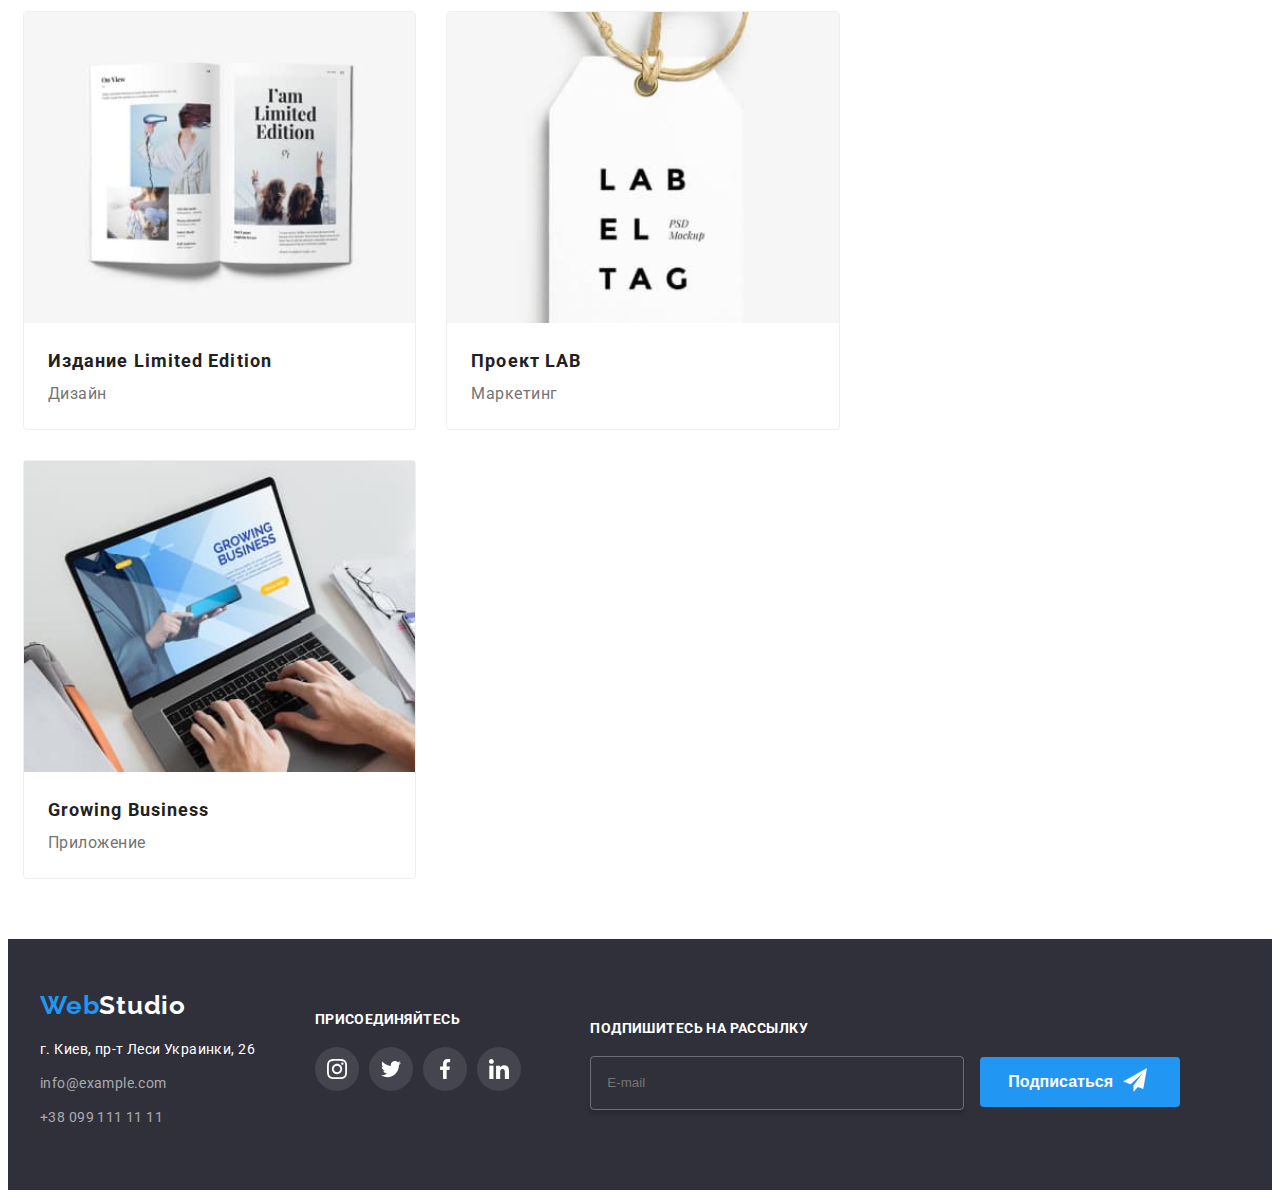
==== commit 2d471ff7: "внесены корректировки" ====
--- a/portfolio.html
+++ b/portfolio.html
@@ -31,6 +31,11 @@
                     <li class="header__link"><a href="" class="navigation link animation">Контакты</a></li>
                 </ul>
             </nav>
+            <botton class="burger-btn" type="botton" data-menu-open>
+                <svg class="burger">
+                    <use href="./imeges/sprite.svg#icon-burger" class="logo-burger"></use>
+                </svg>
+            </botton>
             <ul class="contacts list">
                 <li class="header__contact-object mail">
                     <a href="mailto:info@devstudio.com" class="header__contacts-link link animation">
@@ -51,6 +56,53 @@
             </ul>
         </div>
     </header>
+    <div class="mobile-menu " data-menu>
+        <div class="conteiner mobile-menu__conteiner">
+            <button class="mobile-menu__close-btn" data-menu-close>
+                <svg class="mobile-menu__close-icon">
+                    <use href="./imeges/sprite.svg#icon-close-x"></use>
+                </svg>
+            </button>
+            <ul class="navigation-mobile list">
+                <li class="navigation-mobile__menu">
+                    <a href="./index.html" class="navigation__link link">Студия</a>
+                </li>
+                <li class="navigation-mobile__menu">
+                    <a href="./portfolio.html" class="navigation__link link">Портфолио</a>
+                </li>
+                <li class="navigation-mobile__menu">
+                    <a href="" class="navigation__link link">Контакти</a>
+                </li>
+            </ul>
+            <ul class="mobil-menu__contact list">
+                <li class="mobile-menu__contact-item ">
+                    <a href=tel:+380961111111
+                        class="header__contacts-link mobile-menu__contact-item-tell link animation">+380961111111
+                    </a>
+                </li>
+                <li class="mobile-menu__contact-item">
+                    <a href="mailto:info@devstudio.com"
+                        class="header__contacts-link mobile-menu__contact-item-mail link animation">info@devstudio.com
+                    </a>
+                </li>
+            </ul>
+            <ul class="mobile-menu__social-list list">
+                <li class="mobile-menu__social-link ">
+                    <a class="mobile-menu_link line-up link" href="#">Instagram</a>
+                </li>
+                <li class="mobile-menu__social-link ">
+                    <a class="mobile-menu_link line-up link" href="#">Twitter</a>
+                </li>
+                <li class="mobile-menu__social-link ">
+                    <a class="mobile-menu_link line-up link" href="#">Facebook</a>
+                </li>
+                <li class="mobile-menu__social-link ">
+                    <a class="mobile-menu_link link" href="#">LinkedIn</a>
+                </li>
+            </ul>
+
+        </div>
+    </div>
     <main class="portfolio-main-section">
         <h1 class="portfolio-title" hidden>Портфолио</h1>
         <section class="portfolio-filtr-section  container">
@@ -83,7 +135,7 @@
                                 <source media="(min-widht: 320px)"
                                     srcset="./imeges/mobile/portfolio/img.webp 1x, ./imeges/mobile/portfolio/img@2x.webp 2x"
                                     type="image/webp">
-                                <img src="#" alt="ноутбук">
+                                <img class="portfolio-pic" src="./imeges/portfolio/laptop.jpg" alt="ноутбук">
                             </picture>
 
                             <p class="overlay">Технокряк это современная площадка распространения коронавируса. Компании
@@ -116,7 +168,7 @@
                                 <source media="(min-widht: 320px)"
                                     srcset="./imeges/mobile/portfolio/img-1.webp 1x, ./imeges/mobile/portfolio/img-1@2x.webp 2x"
                                     type="image/webp">
-                                <img src="" alt="баскетболисты">
+                                <img class="portfolio-pic" src="./imeges/portfolio/basketboll.jpg" alt="баскетболисты">
                             </picture>
 
                             <p class="overlay"></p>
@@ -146,7 +198,8 @@
                                 <source media="(min-widht: 320px)"
                                     srcset="./imeges/mobile/portfolio/img-2.webp 1x, ./imeges/mobile/portfolio/img-2@2x.webp 2x"
                                     type="image/webp">
-                                <img src="#" alt="логотип ресторана">
+                                <img class="portfolio-pic" src="./imeges/portfolio/restaurant.jpg"
+                                    alt="логотип ресторана">
                             </picture>
                             <p class="overlay"></p>
                         </div>
@@ -175,7 +228,7 @@
                                 <source media="(min-widht: 320px)"
                                     srcset="./imeges/mobile/portfolio/img-3.webp 1x, ./imeges/mobile/portfolio/img-3@2x.webp 2x"
                                     type="image/webp">
-                                <img src="#" alt="наушники">
+                                <img class="portfolio-pic" src="./imeges/portfolio/headphones.jpg" alt="наушники">
                             </picture>
                             <p class="overlay"></p>
                         </div>
@@ -204,7 +257,7 @@
                                 <source media="(min-widht: 320px)"
                                     srcset="./imeges/mobile/portfolio/img-4.webp 1x, ./imeges/mobile/portfolio/img-4@2x.webp 2x"
                                     type="image/webp">
-                                <img src="#" alt="коробки">
+                                <img class="portfolio-pic" src="./imeges/portfolio/boxes.jpg" alt="коробки">
                             </picture>
 
                             <p class="overlay"></p>
@@ -234,7 +287,7 @@
                                 <source media="(min-widht: 320px)"
                                     srcset="./imeges/mobile/portfolio/img-5.webp 1x, ./imeges/mobile/portfolio/img-5@2x.webp 2x"
                                     type="image/webp">
-                                <img src="#" alt="монитор">
+                                <img class="portfolio-pic" src="./imeges/portfolio/monitor.jpg" alt="монитор">
                             </picture>
                             <p class="overlay"></p>
                         </div>
@@ -263,7 +316,7 @@
                                 <source media="(min-widht: 320px)"
                                     srcset="./imeges/mobile/portfolio/img-6.webp 1x, ./imeges/mobile/portfolio/img-6@2x.webp 2x"
                                     type="image/webp">
-                                <img src="#" alt="журнал">
+                                <img class="portfolio-pic" src="./imeges/portfolio/magazine.jpg" alt="журнал">
                             </picture>
                             <p class="overlay"></p>
                         </div>
@@ -292,7 +345,7 @@
                                 <source media="(min-widht: 320px)"
                                     srcset="./imeges/mobile/portfolio/img-7.webp 1x, ./imeges/mobile/portfolio/img-7@2x.webp 2x"
                                     type="image/webp">
-                                <img src="#" alt="бирка">
+                                <img class="portfolio-pic" src="./imeges/portfolio/tag.jpg" alt="бирка">
                             </picture>
                             <p class="overlay"></p>
                         </div>
@@ -321,7 +374,7 @@
                                 <source media="(min-widht: 320px)"
                                     srcset="./imeges/mobile/portfolio/img-8.webp 1x, ./imeges/mobile/portfolio/img-8@2x.webp 2x"
                                     type="image/webp">
-                                <img src="#" alt="ноутбук">
+                                <img class="portfolio-pic" src="./imeges/portfolio/laptop.jpg" alt="ноутбук">
                             </picture>
                             <p class="overlay"></p>
                         </div>
@@ -405,7 +458,7 @@
 
         </div>
     </footer>
+    <script src="./js/mobile.js"></script>
 </body>
-<script src="./js/menu.js"></script>
 
 </html>--- a/css/main.min.css
+++ b/css/main.min.css
@@ -1,2 +1,2 @@
-:root{--botton-collor:#2196F3;--names-links-color: #212121;--names-adress-discriptions: #757575}h1,h2,h3,h4,h5,h6,p{margin-top:0;margin-bottom:0}ul,ol{margin-top:0;margin-bottom:0;padding-left:0}.list{list-style:none}.link{text-decoration:none}img{display:block;margin:0;padding:0}body{font-family:Roboto,  sans-serif;font-weight:400}.section{margin-top:0%;margin-bottom:0%;border:0px}svg{padding:0;margin:0}.link{text-decoration:none;color:var(--names-links-color)}.list{list-style:none}.container{width:100%;margin-left:auto;margin-right:auto;padding-left:15px;padding-right:15px}@media screen and (min-width: 480px){.container{max-width:480px}}@media screen and (min-width: 768px){.container{max-width:768px}}@media screen and (min-width: 1200px){.container{max-width:1200px}}.visually-hidden{position:absolute !important;clip:rect(1px 1px 1px 1px);clip:rect(1px, 1px, 1px, 1px);padding:0 !important;border:0 !important;height:1px !important;width:1px !important;overflow:hidden}.logo{font-family:Raleway;font-style:normal;font-weight:700;font-size:26px;line-height:1.19px;letter-spacing:0.03em;text-decoration:none}.logo__firs-part{color:var(--botton-collor)}.logo__sacond-part{color:#000000}.logo__sacond-part-footer{color:#FFFFFF}.social-list-icon{width:20px;height:20px;fill:currentColor}.social-list-link:focus,.social-list-link:hover{background-color:var(--botton-collor);color:#FFFFFF}.social-list{display:flex;justify-content:center;margin-top:16px}.backdrop{position:fixed;top:0%;left:0%;width:100vw;height:100vh;background:rgba(0,0,0,0.2);transition:opacity 250ms cubic-bezier(0.4, 0, 0.2, 1),visibility 250ms cubic-bezier(0.4, 0, 0.2, 1)}.is-hidden{opacity:0;visibility:hidden;pointer-events:none}.modal{position:absolute;left:50%;top:50%;width:450px;height:609px;background:#FFFFFF;transform:translate(-50%, -50%);padding:40px}@media screen and (min-width: 1200px){.modal{width:528px;height:582px}}.modal-form{display:flex;flex-direction:column}.modal-form-head{font-weight:bold;font-size:20px;line-height:1.15;text-align:center;margin-bottom:12px}.modal-form-lebel{font-size:12px;line-height:1.17;letter-spacing:0.01em;color:#757575}.modal-form-input{width:100%;border:1px solid rgba(33,33,33,0.2);border-radius:4px;height:40px;margin-top:4px;margin-bottom:10px;padding-left:42px;transition:border-color 250ms cubic-bezier(0.4, 0, 0.2, 1);cursor:pointer}.modal-form-input:focus{outline:none;border-color:var(--botton-collor)}.modal-form-icon{width:18px;height:18px;position:absolute;top:50%;transform:translateY(-50%);left:12px;transition:fill 250ms cubic-bezier(0.4, 0, 0.2, 1)}.modal-form-input:focus+.modal-form-icon{fill:var(--botton-collor)}.modal-form-input-wraper{position:relative;display:block}.modal-form-massege{width:100%;height:120px;border:1px solid rgba(33,33,33,0.2);padding:12px 16px;resize:none;transition:fill 250ms cubic-bezier(0.4, 0, 0.2, 1);margin-top:4px;margin-bottom:20px;cursor:pointer}.modal-form-massege::placeholder{color:rgba(117,117,117,0.5)}.modal-form-massege:focus{outline:none;border-color:var(--botton-collor)}.modal-form-chekbox-label{display:flex;align-items:center;font-family:Roboto;font-style:normal;font-weight:normal;font-size:12px;line-height:1.71;letter-spacing:0.03em;color:#757575}@media screen and (min-width: 1200px){.modal-form-chekbox-label{font-size:14px}}.modal-form-chekbox-label::before{content:"";display:block;width:16px;height:16px;border:1px solid #212121;border-radius:3px;cursor:pointer;margin-right:8px}.modal-form-chekbox:checked+.modal-form-chekbox-label::before{background-image:url("../imeges/icon-check.svg");background-position:center;background-repeat:no-repeat;background-origin:padding-box;border:none}.modal-form-chekbox:focus+.modal-form-chekbox-label::before{outline:2px solid var(--botton-collor)}.close-btn{position:absolute;top:8px;right:8px;display:flex;justify-content:center;align-items:center;width:30px;height:30px;border-radius:50%;border:1px solid rgba(0,0,0,0.1);background:transparent;cursor:pointer;padding:0%}.close-botton{width:18px;height:18px}.close-botton:hover{fill:var(--botton-collor)}.modal-form-button{color:#FFFFFF;width:200px;height:50px;background:var(--botton-collor);box-shadow:0px 4px 4px rgba(0,0,0,0.15);border-radius:4px;border:none;cursor:pointer;margin:auto;transition:fill 250ms cubic-bezier(0.4, 0, 0.2, 1);margin-top:30px}.modal-form-button:hover,.modal-form-button:focus{background:#188CE8}.header__section{display:flex;align-items:center;padding-top:25px;padding-bottom:25px}.email-logo{margin-right:10px}.header__navigation-list{display:none}@media screen and (min-width: 768px){.header__navigation-list{display:flex;align-items:center;font-style:normal;font-weight:500;font-size:14px;line-height:1.14;letter-spacing:0.02em;color:var(--botton-collor);transition-property:color;margin-left:88px;width:294px}}.header__link:not(:last-child){margin-right:50px}.header__navigation-section{display:flex;align-items:center;margin-left:0;justify-content:flex-start}.navigation:hover,.navigation:focus{color:var(--botton-collor);transition:color 250ms cubic-bezier(0.4, 0, 0.2, 1)}.underline::after{content:"";display:block;bottom:0;left:0;width:100%;height:4px;background:var(--botton-collor);border-radius:2px;flex-shrink:0;margin-top:28px;margin-bottom:-28px}.contacts{display:none;margin-left:auto}@media screen and (min-width: 768px){.contacts{display:block}}@media screen and (min-width: 1200px){.contacts{display:flex}}.header__contacts-link{display:flex;font-style:normal;font-weight:500;font-size:14px;line-height:1.14;letter-spacing:0.02em;color:var(--names-adress-discriptions);margin-left:10px;margin-top:10px}.header__contacts-link:hover,.header__contacts-link:focus{color:var(--botton-collor);fill:var(--botton-collor);transition:color 250ms cubic-bezier(0.4, 0, 0.2, 1);transition:fill 250ms cubic-bezier(0.4, 0, 0.2, 1)}.header__contact-object{margin-top:10px}.header__contact-object:not(:last-child){margin-right:50px}.header{border-bottom:1px solid #ECECEC}.burger-btn{display:flex;align-items:center;background-color:transparent;border:none;padding:0;width:40px;height:40px;margin-left:auto}@media screen and (min-width: 768px){.burger-btn{display:none}}.burger{width:24px;height:16px}.mobile-menu{position:fixed;left:0;top:0;width:100vw;height:100vh;background-color:#ffffff;z-index:100;opacity:0;visibility:hidden;pointer-events:none}.mobile-menu.is-open{opacity:1;visibility:visible;pointer-events:auto}.mobile-menu__close-btn{display:flex;align-items:center;position:absolute;top:10px;right:15px;background-color:transparent;border:none;padding:0;width:40px;height:40px;margin-left:auto}.mobile-menu__close-icon{width:40px;height:40px}.mobile-menu__conteiner{position:relative}.navigation__link{font-family:Roboto;font-style:normal;font-weight:500;font-size:40px;line-height:1.175;text-align:center;letter-spacing:0.02em;color:#212121}.navigation-mobile{padding-top:48px;padding-left:40px}.navigation-mobile__menu:not(:last-child){padding-bottom:32px}.mobil-menu__contact{padding-left:40px;margin-top:302px}.mobile-menu__contact-item-tell{font-family:Roboto;font-style:normal;font-weight:500;font-size:34px;line-height:1.17;letter-spacing:0.02em;color:#2196F3}.mobile-menu__contact-item-mail{font-family:Roboto;font-style:normal;font-weight:500;font-size:24px;line-height:1.16;letter-spacing:0.02em;color:#757575}.mobile-menu__social-list{display:flex;justify-content:space-between;margin-top:64px;padding-left:40px;padding-right:15px}.mobile-menu_link{font-family:Roboto;font-style:normal;font-weight:500;font-size:18px;line-height:1.22;letter-spacing:0.02em;color:#2196F3}.line-up::after{content:"";width:0px;height:22px;border:1px solid rgba(33,33,33,0.2);transform:rotate(90deg);margin-right:10px;margin-left:10px}.hero{display:flex;flex-direction:column;align-items:center;padding-bottom:118px;padding-top:118px;background-image:linear-gradient(rgba(47,48,58,0.4), rgba(47,48,58,0.4)),url(../imeges/bg-hero.jpg);background-repeat:no-repeat;background-size:cover;background-position:top}@media screen and (min-width: 1200px){.hero{padding-bottom:200px;padding-top:200px}}@media screen and (min-device-pixel-ratio: 2) and (min-width: 320px), (-webkit-min-device-pixel-ratio: 2) and (min-width: 320px), (min-resolution: 192dpi) and (min-width: 320px), (min-resolution: 2dppx) and (min-width: 320px){.hero{background-image:linear-gradient(rgba(47,48,58,0.4), rgba(47,48,58,0.4)),url("../imeges/mobile/bg-main.jpg")}}@media screen and (min-width: 768px){.hero{background-image:linear-gradient(rgba(47,48,58,0.4), rgba(47,48,58,0.4)),url("../imeges/tablet/bg-main.jpg")}}@media screen and (min-device-pixel-ratio: 2) and (min-width: 1200px), (-webkit-min-device-pixel-ratio: 2) and (min-width: 1200px), (min-resolution: 192dpi) and (min-width: 1200px), (min-resolution: 2dppx) and (min-width: 1200px){.hero{background-image:linear-gradient(rgba(47,48,58,0.4), rgba(47,48,58,0.4)),url("../imeges/deckstope/bg-main.jpg")}}.hero__discription{font-style:normal;font-weight:900;font-size:23px;line-height:1.62;text-align:center;letter-spacing:0.06em;text-transform:uppercase;color:#FFFFFF;margin-bottom:30px}@media screen and (min-width: 1200px){.hero__discription{font-size:44px;line-height:1.36}}.hero__discription-conteyner{width:100%}@media screen and (min-width: 480px){.hero__discription-conteyner{width:360px}}@media screen and (min-width: 1200px){.hero__discription-conteyner{width:696px}}.hero__batton{font-style:normal;font-weight:700;font-size:16px;line-height:1.87;align-items:center;text-align:center;letter-spacing:0.06em;background:var(--botton-collor);color:#FFFFFF;width:200px;height:50px;border-radius:4px;display:flex;justify-content:center}.hero__batton:focus,.hero__batton:hover{background:#188CE8}.advantages{padding-top:60px;padding-bottom:60px}@media screen and (min-width: 1200px){.advantages{padding-top:94px;padding-bottom:94px}}.container-logo-adventages{display:block;padding:25px 100px;margin-bottom:30px;width:100%;height:120px;background-color:#F5F4FA;border-radius:4px}.logo-adventages{display:flex}.advantages__titel{font-style:normal;font-weight:700;font-size:14px;line-height:1.14;letter-spacing:0.03em;text-transform:uppercase;color:var(--names-links-color);margin-bottom:10px;text-align:center}@media screen and (min-width: 768px){.advantages__titel{text-align:left}}.advantages__description{font-style:normal;font-weight:400;font-size:14px;line-height:1.71;letter-spacing:0.03em;color:var(--names-adress-discriptions)}.advantages__list{margin-top:-30px}@media screen and (min-width: 768px){.advantages__list{display:flex;flex-wrap:wrap;margin-left:-30px}}.advantages__list-paragraph{display:block;margin-top:30px}@media screen and (min-width: 768px){.advantages__list-paragraph{flex-basis:calc((100% - 60px)/2);margin-left:30px}}@media screen and (min-width: 1200px){.advantages__list-paragraph{flex-basis:calc((100% - 120px)/4)}}.logo-adventages{display:block;margin-left:auto;margin-right:auto}.we-do{padding-bottom:94px;padding-top:50px;display:none}@media screen and (min-width: 1200px){.we-do{display:block;margin-right:auto}}.we-do-paragraph-img{position:relative;display:block}.we-do-overlay{position:absolute;font-family:Roboto;transform:translateY(-100%);font-style:normal;font-weight:bold;font-size:14px;line-height:16px;text-align:center;letter-spacing:0.03em;text-transform:uppercase;color:#FFFFFF;background-color:rgba(47,48,58,0.8);height:70px;width:100%;padding:27px 82px}.we-do-list{display:flex;margin-top:-30px;margin-left:-30px}.we-do-paragraph{margin-top:30px;margin-left:30px}.we-do-section{font-style:normal;font-weight:700;font-size:36px;line-height:1.16;text-align:center;letter-spacing:0.03em;color:var(--names-links-color);margin-bottom:50px}.our-team{background-color:#F5F4FA;margin-left:auto;margin-right:auto;padding-top:60px}@media screen and (min-width: 1200px){.our-team{padding-top:94px}}.team-list{padding-top:50px;padding-bottom:94px;margin-top:-30px}@media screen and (min-width: 768px){.team-list{display:flex;flex-wrap:wrap;margin-left:-30px}}@media screen and (min-width: 1200px){.team-list{flex-wrap:nowrap}}.team-list-paragraph{flex-basis:auto;border:1px solid #FFFFFF;border-radius:4px;margin-top:30px;box-shadow:0px 1px 3px rgba(0,0,0,0.12),0px 1px 1px rgba(0,0,0,0.14),0px 2px 1px rgba(0,0,0,0.2);background-color:#FFFFFF}@media screen and (min-width: 768px){.team-list-paragraph{display:flex;flex-wrap:wrap;flex-basis:calc((100% - 60px) / 2);margin-left:30px}}@media screen and (min-width: 1200px){.team-list-paragraph{flex-basis:calc((100% - 120px) / 4);margin-top:50px}}.team{font-style:normal;font-weight:bold;font-size:28px;line-height:1.16;text-align:center;letter-spacing:0.03em;color:var(--names-links-color)}@media screen and (min-width: 1200px){.team{font-size:36px}}.team-names{font-style:normal;font-weight:500;font-size:16px;line-height:1.19;text-align:center;letter-spacing:0.03em;color:var(--names-links-color);margin-bottom:10px}.team-position{font-style:normal;font-weight:400;font-size:16px;line-height:1.19;text-align:center;letter-spacing:0.03em;color:var(--names-adress-discriptions)}.team-discription{padding-top:30px;padding-bottom:30px;padding-right:32px;padding-left:32px}.social-list-link{display:flex;align-items:center;justify-content:center;width:44px;height:44px;border-radius:50%;color:#AFB1B8;margin:auto}.client-section{padding-top:120px;padding-bottom:60px}@media screen and (min-width: 1200px){.client-section{margin-bottom:94px}}.client-section-name{font-family:Roboto;font-style:normal;font-weight:700;font-size:28px;line-height:1.16;text-align:center;letter-spacing:0.03em;margin-bottom:30px}@media screen and (min-width: 1200px){.client-section-name{margin-top:50px;font-size:33px}}.client-list{display:flex;flex-wrap:wrap;align-items:center;margin-top:-30px;margin-left:-30px;justify-content:center}@media screen and (min-width: 1200px){.client-list{flex-wrap:nowrap}}.client-link{display:flex;justify-content:center;align-items:center;width:100%;height:100%;border:1px solid  #AFB1B8;border-radius:4px;align-items:center;justify-content:center;margin-right:30px;color:#AFB1B8}.client-link svg:hover,.client-link svg:focus{fill:#2196F3}.client-link:hover,.client-link:focus{border-color:#2196F3;color:#2196F3}.client-logo-box{display:flex;justify-content:center;width:100%;height:92px;margin-top:30px;margin-left:30px;flex-basis:calc((100% - 60px) / 2)}@media screen and (min-width: 768px){.client-logo-box{flex-basis:calc((100% - 90px) / 3)}}@media screen and (min-width: 1200px){.client-logo-box{width:170px;margin-bottom:94px}}.client-logo-svg{fill:currentColor}.footer{display:flex;padding:60px auto 60px auto;background-color:#2F303A;flex-wrap:nowrap}.adress-list{margin-top:20px;margin-bottom:60px}.adress-on-map{display:flex;font-style:normal;font-weight:400;font-size:14px;line-height:1.71;letter-spacing:0.03em;color:#FFFFFF;margin-top:10px;justify-content:center}@media screen and (min-width: 1200px){.adress-on-map{justify-content:left}}.mail-footer{display:flex;font-style:normal;font-weight:normal;font-size:14px;line-height:1.71;letter-spacing:0.03em;color:rgba(255,255,255,0.6);margin-top:10px;justify-content:center}@media screen and (min-width: 1200px){.mail-footer{justify-content:left}}.namber-footer{display:flex;font-style:normal;font-weight:normal;font-size:14px;line-height:1.71;letter-spacing:0.03em;color:rgba(255,255,255,0.6);margin-top:10px;justify-content:center}@media screen and (min-width: 1200px){.namber-footer{justify-content:left}}.footer-section{padding-top:60px;padding-bottom:60px;text-align:center}@media screen and (min-width: 768px){.footer-section{display:flex;flex-wrap:wrap}}@media screen and (min-width: 1200px){.footer-section{flex-wrap:nowrap;justify-content:space-between;text-align:left}}.footer-list-link{display:flex;justify-content:center}@media screen and (min-width: 1200px){.footer-list-link{justify-content:left}}.footer-social-list-link{margin-bottom:60px}@media screen and (min-width: 768px){.footer-social-list-link{margin-right:auto}}.footer-link-logo{fill:#FFFFFF;width:20px;height:20px}.footer-appeal{color:#FFFFFF;font-family:Roboto;font-style:normal;font-weight:700;font-size:14px;line-height:16px;letter-spacing:0.03em;text-transform:uppercase;margin-top:12px}.social-list-link-box{display:flex;align-items:center;justify-content:center;width:44px;height:44px;border-radius:50%;background-color:rgba(255,255,255,0.1);margin-top:20px;margin-right:10px}.social-list-link-box:hover,.social-list-link-box:focus{background-color:var(--botton-collor)}@media screen and (min-width: 768px){.footer-form-blok{margin-left:auto;margin-right:auto}}.footer-form{display:flex;flex-wrap:nowrap}.footer-email-input{width:100%;height:50px;background-color:#ffffff00;box-shadow:0px 4px 4px 0px rgba(0,0,0,0.15);border:1px solid rgba(255,255,255,0.3);border-radius:4px;padding-left:16px;margin-top:20px;color:#FFFFFF;margin-bottom:20px}@media screen and (min-width: 768px){.footer-email-input{width:354px}}@media screen and (min-width: 1200px){.footer-email-input{flex-wrap:nowrap}}.button-subscription{width:200px;height:50px;background-color:var(--botton-collor);border-radius:4px;color:#FFFFFF;font-size:16px;line-height:1.88;margin-left:12px;font-weight:bold;display:inline-block;justify-content:center;cursor:pointer;text-align:center;padding-top:10px;padding-bottom:10px;padding-left:28px;padding-right:28px;border:none}@media screen and (min-width: 1200px){.button-subscription{text-align:left}}.button-subscription:hover,.button-subscription:focus{background-color:#2196f3}.footer-logo-send{width:24px;height:24px;position:absolute;margin-left:10px;margin-right:28px;margin-top:13px;margin-bottom:13px;transform:translateY(-50%)}@media screen and (min-width: 768px){.footer-adres-block{margin-left:auto;margin-right:165px}}@media screen and (min-width: 1200px){.footer-adres-block{margin-right:auto}}.portfolio-main-section{box-sizing:border-box;padding-left:15px;padding-right:15px;padding-top:60px;padding-bottom:60px}@media screen and (min-width: 1200px){.portfolio-main-section{padding-top:94px;padding-top:94px}}.portfolio-filtr-list{display:flex;margin-left:auto;margin-right:auto;margin-bottom:30px;flex-wrap:wrap}@media screen and (min-width: 768px){.portfolio-filtr-list{justify-content:center}}.portfolio-filtr{font-family:Roboto;font-style:normal;font-weight:500;font-size:16px;line-height:1.62;text-align:center;letter-spacing:0.03em;outline:none;border:none;border-radius:4px;padding-top:6px;padding-bottom:6px;padding-left:22px;padding-right:22px;margin-right:8px;margin-top:8px}.portfolio-list-title{font-style:normal;font-weight:700;font-size:18px;line-height:2;letter-spacing:0.06em;color:var(--names-links-color)}.portfolio-list{display:flex;flex-wrap:wrap;margin-top:-30px;margin-left:-30px}.portfolio-block{width:100%;height:100%;margin-top:30px;margin-left:30px;border:1px solid #EEEEEE;border-radius:4px}.portfolio-block:hover,.portfolio-block:focus{box-shadow:0px 3px 1px rgba(0,0,0,0.1),0px 1px 2px rgba(0,0,0,0.08),0px 2px 2px rgba(0,0,0,0.12)}@media screen and (min-width: 768px){.portfolio-block{display:flex;flex-basis:calc(100% / 2 - 30px);flex-direction:column}}@media screen and (min-width: 768px){.portfolio-block{flex-basis:calc(100% / 3 - 30px)}}.portfolio-link{position:relative;display:block}.portfolio-text{padding:20px 24px 20px 24px}.portfolio-discription{font-style:normal;font-weight:normal;font-size:16px;line-height:1.87;letter-spacing:0.03em;color:var(--names-adress-discriptions)}.portfolio-filtr{font-family:inherit;font-style:normal;font-weight:500;font-size:16px;line-height:1.62;text-align:center;letter-spacing:0.03em;color:var(--names-links-color)}.portfolio-filtr:focus,.portfolio-filtr:hover{color:#FFFFFF;background:var(--botton-collor);box-shadow:0px 3px 1px rgba(0,0,0,0.1),0px 1px 2px rgba(0,0,0,0.08),0px 2px 2px rgba(0,0,0,0.12)}.overlay{position:absolute;background-color:rgba(33,150,243,0.9);font-family:Roboto;font-style:normal;font-weight:normal;font-size:18px;line-height:1.56;letter-spacing:0.03em;color:#FFFFFF;padding:63px 24px 63px 24px;top:0px;left:0px;height:100%;width:100%;overflow:auto;transform:translateY(100%);transition:transform 250ms cubic-bezier(0.4, 0, 0.2, 1)}.portfolio-link:hover .overlay,.portfolio-link:focus .overlay{transform:translateY(0%)}.team-list-wraper{position:relative;overflow:hidden}
+:root{--botton-collor:#2196F3;--names-links-color: #212121;--names-adress-discriptions: #757575}h1,h2,h3,h4,h5,h6,p{margin-top:0;margin-bottom:0}ul,ol{margin-top:0;margin-bottom:0;padding-left:0}.list{list-style:none}.link{text-decoration:none}img{display:block;margin:0;padding:0}body{font-family:Roboto,  sans-serif;font-weight:400}.section{margin-top:0%;margin-bottom:0%;border:0px}svg{padding:0;margin:0}.link{text-decoration:none;color:var(--names-links-color)}.list{list-style:none}.container{width:100%;margin-left:auto;margin-right:auto;padding-left:15px;padding-right:15px}@media screen and (min-width: 480px){.container{max-width:480px}}@media screen and (min-width: 768px){.container{max-width:768px}}@media screen and (min-width: 1200px){.container{max-width:1200px}}.visually-hidden{position:absolute !important;clip:rect(1px 1px 1px 1px);clip:rect(1px, 1px, 1px, 1px);padding:0 !important;border:0 !important;height:1px !important;width:1px !important;overflow:hidden}.logo{font-family:Raleway;font-style:normal;font-weight:700;font-size:26px;line-height:1.19px;letter-spacing:0.03em;text-decoration:none}.logo__firs-part{color:var(--botton-collor)}.logo__sacond-part{color:#000000}.logo__sacond-part-footer{color:#FFFFFF}.social-list-icon{width:20px;height:20px;fill:currentColor}.social-list-link:focus,.social-list-link:hover{background-color:var(--botton-collor);color:#FFFFFF}.social-list{display:flex;justify-content:center;margin-top:16px}.backdrop{position:fixed;top:0%;left:0%;width:100vw;height:100vh;background:rgba(0,0,0,0.2);transition:opacity 250ms cubic-bezier(0.4, 0, 0.2, 1),visibility 250ms cubic-bezier(0.4, 0, 0.2, 1)}.is-hidden{opacity:0;visibility:hidden;pointer-events:none}.modal{position:absolute;left:50%;top:50%;width:450px;height:609px;background:#FFFFFF;transform:translate(-50%, -50%);padding:40px}@media screen and (min-width: 1200px){.modal{width:528px;height:582px}}.modal-form{display:flex;flex-direction:column}.modal-form-head{font-weight:bold;font-size:20px;line-height:1.15;text-align:center;margin-bottom:12px}.modal-form-lebel{font-size:12px;line-height:1.17;letter-spacing:0.01em;color:#757575}.modal-form-input{width:100%;border:1px solid rgba(33,33,33,0.2);border-radius:4px;height:40px;margin-top:4px;margin-bottom:10px;padding-left:42px;transition:border-color 250ms cubic-bezier(0.4, 0, 0.2, 1);cursor:pointer}.modal-form-input:focus{outline:none;border-color:var(--botton-collor)}.modal-form-icon{width:18px;height:18px;position:absolute;top:50%;transform:translateY(-50%);left:12px;transition:fill 250ms cubic-bezier(0.4, 0, 0.2, 1)}.modal-form-input:focus+.modal-form-icon{fill:var(--botton-collor)}.modal-form-input-wraper{position:relative;display:block}.modal-form-massege{width:100%;height:120px;border:1px solid rgba(33,33,33,0.2);padding:12px 16px;resize:none;transition:fill 250ms cubic-bezier(0.4, 0, 0.2, 1);margin-top:4px;margin-bottom:20px;cursor:pointer}.modal-form-massege::placeholder{color:rgba(117,117,117,0.5)}.modal-form-massege:focus{outline:none;border-color:var(--botton-collor)}.modal-form-chekbox-label{display:flex;align-items:center;font-family:Roboto;font-style:normal;font-weight:normal;font-size:12px;line-height:1.71;letter-spacing:0.03em;color:#757575}@media screen and (min-width: 1200px){.modal-form-chekbox-label{font-size:14px}}.modal-form-chekbox-label::before{content:"";display:block;width:16px;height:16px;border:1px solid #212121;border-radius:3px;cursor:pointer;margin-right:8px}.modal-form-chekbox:checked+.modal-form-chekbox-label::before{background-image:url("../imeges/icon-check.svg");background-position:center;background-repeat:no-repeat;background-origin:padding-box;border:none}.modal-form-chekbox:focus+.modal-form-chekbox-label::before{outline:2px solid var(--botton-collor)}.close-btn{position:absolute;top:8px;right:8px;display:flex;justify-content:center;align-items:center;width:30px;height:30px;border-radius:50%;border:1px solid rgba(0,0,0,0.1);background:transparent;cursor:pointer;padding:0%}.close-botton{width:18px;height:18px}.close-botton:hover{fill:var(--botton-collor)}.modal-form-button{color:#FFFFFF;width:200px;height:50px;background:var(--botton-collor);box-shadow:0px 4px 4px rgba(0,0,0,0.15);border-radius:4px;border:none;cursor:pointer;margin:auto;transition:fill 250ms cubic-bezier(0.4, 0, 0.2, 1);margin-top:30px}.modal-form-button:hover,.modal-form-button:focus{background:#188CE8}.header__section{display:flex;align-items:center;padding-top:25px;padding-bottom:25px}.email-logo{margin-right:10px}.header__navigation-list{display:none}@media screen and (min-width: 768px){.header__navigation-list{display:flex;align-items:center;font-style:normal;font-weight:500;font-size:14px;line-height:1.14;letter-spacing:0.02em;color:var(--botton-collor);transition-property:color;margin-left:88px;width:294px}}.header__link:not(:last-child){margin-right:50px}.header__navigation-section{display:flex;align-items:center;margin-left:0;justify-content:flex-start}.navigation:hover,.navigation:focus{color:var(--botton-collor);transition:color 250ms cubic-bezier(0.4, 0, 0.2, 1)}.underline::after{content:"";display:block;bottom:0;left:0;width:100%;height:4px;background:var(--botton-collor);border-radius:2px;flex-shrink:0;margin-top:28px;margin-bottom:-28px}.contacts{display:none}@media screen and (min-width: 768px){.contacts{display:block;margin-left:84px}}@media screen and (min-width: 1200px){.contacts{display:flex;margin-left:auto}}.header__contacts-link{display:flex;font-style:normal;font-weight:500;font-size:14px;line-height:1.14;letter-spacing:0.02em;color:var(--names-adress-discriptions);margin-left:10px;margin-top:10px}.header__contacts-link:hover,.header__contacts-link:focus{color:var(--botton-collor);fill:var(--botton-collor);transition:color 250ms cubic-bezier(0.4, 0, 0.2, 1);transition:fill 250ms cubic-bezier(0.4, 0, 0.2, 1)}.header__contact-object{margin-top:10px}.header__contact-object:not(:last-child){margin-right:50px}.header{border-bottom:1px solid #ECECEC}.burger-btn{display:flex;align-items:center;background-color:transparent;border:none;padding:0;width:40px;height:40px;margin-left:auto}@media screen and (min-width: 768px){.burger-btn{display:none}}.burger{width:24px;height:16px}.mobile-menu{position:fixed;left:0;top:0;width:100vw;height:100vh;background-color:#ffffff;z-index:100;opacity:0;visibility:hidden;pointer-events:none}.mobile-menu.is-open{opacity:1;visibility:visible;pointer-events:auto}.mobile-menu__close-btn{display:flex;align-items:center;position:absolute;top:10px;right:15px;background-color:transparent;border:none;padding:0;width:40px;height:40px;margin-left:auto}.mobile-menu__close-icon{width:40px;height:40px}.mobile-menu__conteiner{position:relative}.navigation__link{font-family:Roboto;font-style:normal;font-weight:500;font-size:40px;line-height:1.175;text-align:center;letter-spacing:0.02em;color:#212121}.navigation-mobile{padding-top:48px;padding-left:40px}.navigation-mobile__menu:not(:last-child){padding-bottom:32px}.mobil-menu__contact{padding-left:40px;margin-top:302px}.mobile-menu__contact-item-tell{font-family:Roboto;font-style:normal;font-weight:500;font-size:34px;line-height:1.17;letter-spacing:0.02em;color:#2196F3}.mobile-menu__contact-item-mail{font-family:Roboto;font-style:normal;font-weight:500;font-size:24px;line-height:1.16;letter-spacing:0.02em;color:#757575}.mobile-menu__social-list{display:flex;justify-content:space-between;margin-top:64px;padding-left:40px;padding-right:15px}.mobile-menu_link{font-family:Roboto;font-style:normal;font-weight:500;font-size:18px;line-height:1.22;letter-spacing:0.02em;color:#2196F3}.line-up::after{content:"";width:0px;height:22px;border:1px solid rgba(33,33,33,0.2);transform:rotate(90deg);margin-right:10px;margin-left:10px}.hero{display:flex;flex-direction:column;align-items:center;padding-bottom:118px;padding-top:118px;background-image:linear-gradient(rgba(47,48,58,0.4), rgba(47,48,58,0.4)),url(../imeges/bg-hero.jpg);background-repeat:no-repeat;background-size:cover;background-position:top}@media screen and (min-width: 1200px){.hero{padding:200px 0}}@media screen and (min-device-pixel-ratio: 2) and (min-width: 480px), screen and (min-resolution: 192dpi) and (min-width: 480px), screen and (min-resolution: 2dppx) and (min-width: 480px){.hero{background-image:linear-gradient(rgba(47,48,58,0.4), rgba(47,48,58,0.4)),url(../imeges/mobile/bg-main@2x.jpg)}}@media screen and (min-width: 768px){.hero{background-image:linear-gradient(rgba(47,48,58,0.4), rgba(47,48,58,0.4)),url(../imeges/tablet/bg-main.jpg)}}@media screen and (min-device-pixel-ratio: 2) and (min-width: 768px), screen and (min-resolution: 192dpi) and (min-width: 768px), screen and (min-resolution: 2dppx) and (min-width: 768px){.hero{background-image:linear-gradient(rgba(47,48,58,0.4), rgba(47,48,58,0.4)),url(../imeges/tablet/bg-main@2x.jpg)}}@media screen and (min-width: 1200px){.hero{background-image:linear-gradient(rgba(47,48,58,0.4), rgba(47,48,58,0.4)),url(../imeges/deckstope/bg-main.jpg)}}@media screen and (min-device-pixel-ratio: 2) and (min-width: 1200px), screen and (min-resolution: 192dpi) and (min-width: 1200px), screen and (min-resolution: 2dppx) and (min-width: 1200px){.hero{background-image:linear-gradient(rgba(47,48,58,0.4), rgba(47,48,58,0.4)),url(../imeges/deckstope/bg-main@2x.jpg)}}.hero__discription{font-style:normal;font-weight:900;font-size:23px;line-height:1.62;text-align:center;letter-spacing:0.06em;text-transform:uppercase;color:#FFFFFF;margin-bottom:30px}@media screen and (min-width: 1200px){.hero__discription{font-size:44px;line-height:1.36}}.hero__discription-conteyner{width:100%}@media screen and (min-width: 480px){.hero__discription-conteyner{width:360px}}@media screen and (min-width: 1200px){.hero__discription-conteyner{width:696px}}.hero__batton{font-style:normal;font-weight:700;font-size:16px;line-height:1.87;align-items:center;text-align:center;letter-spacing:0.06em;background:var(--botton-collor);color:#FFFFFF;width:200px;height:50px;border-radius:4px;display:flex;justify-content:center}.hero__batton:focus,.hero__batton:hover{background:#188CE8}.advantages{padding-top:60px;padding-bottom:60px}@media screen and (min-width: 1200px){.advantages{padding-top:94px;padding-bottom:94px}}.container-logo-adventages{display:block;padding:25px 100px;margin-bottom:30px;width:100%;height:120px;background-color:#F5F4FA;border-radius:4px}.logo-adventages{display:flex}.advantages__titel{font-style:normal;font-weight:700;font-size:14px;line-height:1.14;letter-spacing:0.03em;text-transform:uppercase;color:var(--names-links-color);margin-bottom:10px;text-align:center}@media screen and (min-width: 768px){.advantages__titel{text-align:left}}.advantages__description{font-style:normal;font-weight:400;font-size:14px;line-height:1.71;letter-spacing:0.03em;color:var(--names-adress-discriptions)}.advantages__list{margin-top:-30px}@media screen and (min-width: 768px){.advantages__list{display:flex;flex-wrap:wrap;margin-left:-30px}}.advantages__list-paragraph{display:block;margin-top:30px}@media screen and (min-width: 768px){.advantages__list-paragraph{flex-basis:calc((100% - 60px)/2);margin-left:30px}}@media screen and (min-width: 1200px){.advantages__list-paragraph{flex-basis:calc((100% - 120px)/4)}}.logo-adventages{display:block;margin-left:auto;margin-right:auto}.we-do{padding-bottom:94px;display:none}@media screen and (min-width: 1200px){.we-do{display:block;margin-right:auto}}.we-do-paragraph-img{position:relative;display:block}.we-do-overlay{position:absolute;font-family:Roboto;transform:translateY(-100%);font-style:normal;font-weight:bold;font-size:14px;line-height:16px;text-align:center;letter-spacing:0.03em;text-transform:uppercase;color:#FFFFFF;background-color:rgba(47,48,58,0.8);height:70px;width:100%;padding:27px 82px}.we-do-list{display:flex;margin-top:-30px;margin-left:-30px}.we-do-paragraph{margin-top:30px;margin-left:30px}.we-do-section{font-style:normal;font-weight:700;font-size:36px;line-height:1.16;text-align:center;letter-spacing:0.03em;color:var(--names-links-color);margin-bottom:50px}.our-team{background-color:#F5F4FA;margin-left:auto;margin-right:auto;padding-top:60px}@media screen and (min-width: 1200px){.our-team{padding-top:94px}}.team-list{padding-top:50px;padding-bottom:94px;margin-top:-30px}@media screen and (min-width: 768px){.team-list{display:flex;flex-wrap:wrap;margin-left:-30px}}@media screen and (min-width: 1200px){.team-list{flex-wrap:nowrap}}.team-list-paragraph{flex-basis:auto;border:1px solid #FFFFFF;border-radius:4px;margin-top:30px;box-shadow:0px 1px 3px rgba(0,0,0,0.12),0px 1px 1px rgba(0,0,0,0.14),0px 2px 1px rgba(0,0,0,0.2);background-color:#FFFFFF}@media screen and (min-width: 768px){.team-list-paragraph{display:flex;flex-wrap:wrap;flex-basis:calc((100% - 60px) / 2);margin-left:30px}}@media screen and (min-width: 1200px){.team-list-paragraph{flex-basis:calc((100% - 120px) / 4);margin-top:50px}}.team{font-style:normal;font-weight:bold;font-size:28px;line-height:1.16;text-align:center;letter-spacing:0.03em;color:var(--names-links-color)}@media screen and (min-width: 1200px){.team{font-size:36px}}.team-names{font-style:normal;font-weight:500;font-size:16px;line-height:1.19;text-align:center;letter-spacing:0.03em;color:var(--names-links-color);margin-bottom:10px}.team-position{font-style:normal;font-weight:400;font-size:16px;line-height:1.19;text-align:center;letter-spacing:0.03em;color:var(--names-adress-discriptions)}.team-discription{padding-top:30px;padding-bottom:30px;padding-right:32px;padding-left:32px}.social-list-link{display:flex;align-items:center;justify-content:center;width:44px;height:44px;border-radius:50%;color:#AFB1B8;margin:auto}.team-pic{display:block;width:100%;height:auto}.client-section{padding-top:120px;padding-bottom:60px}.client-section-name{font-family:Roboto;font-style:normal;font-weight:700;font-size:28px;line-height:1.16;text-align:center;letter-spacing:0.03em;margin-bottom:30px}@media screen and (min-width: 1200px){.client-section-name{font-size:33px}}.client-list{display:flex;flex-wrap:wrap;align-items:center;margin-top:-30px;margin-left:-30px;justify-content:center;flex-basis:calc((100% - 60px) / 2)}@media screen and (min-width: 1200px){.client-list{flex-wrap:nowrap}}.client-link{display:flex;justify-content:center;align-items:center;width:100%;height:100%;border:1px solid  #AFB1B8;border-radius:4px;align-items:center;justify-content:center;margin-left:30px;color:#AFB1B8}.client-link svg:hover,.client-link svg:focus{fill:#2196F3}.client-link:hover,.client-link:focus{border-color:#2196F3;color:#2196F3}.client-logo-box{display:flex;justify-content:center;width:100%;height:92px;margin-top:30px;flex-basis:calc((100% - 60px) / 2)}@media screen and (min-width: 768px){.client-logo-box{flex-basis:calc((100% - 90px) / 3)}}@media screen and (min-width: 1200px){.client-logo-box{width:170px}}.client-logo-svg{fill:currentColor;width:100%;height:100%}.footer{display:flex;padding:60px auto 60px auto;background-color:#2F303A;flex-wrap:nowrap}.adress-list{margin-top:20px}.adress-on-map{display:flex;font-style:normal;font-weight:400;font-size:14px;line-height:1.71;letter-spacing:0.03em;color:#FFFFFF;margin-top:10px;justify-content:center}@media screen and (min-width: 1200px){.adress-on-map{justify-content:left}}.mail-footer{display:flex;font-style:normal;font-weight:normal;font-size:14px;line-height:1.71;letter-spacing:0.03em;color:rgba(255,255,255,0.6);margin-top:10px;justify-content:center}@media screen and (min-width: 1200px){.mail-footer{justify-content:left}}.namber-footer{display:flex;font-style:normal;font-weight:normal;font-size:14px;line-height:1.71;letter-spacing:0.03em;color:rgba(255,255,255,0.6);margin-top:10px;justify-content:center}@media screen and (min-width: 1200px){.namber-footer{justify-content:left}}.footer-section{padding-top:60px;padding-bottom:60px;text-align:center}@media screen and (min-width: 768px){.footer-section{display:flex;flex-wrap:wrap}}@media screen and (min-width: 1200px){.footer-section{flex-wrap:nowrap;justify-content:space-between;text-align:left}}.footer-list-link{display:flex;justify-content:center}@media screen and (min-width: 1200px){.footer-list-link{justify-content:left}}.footer-social-list-link{margin-top:60px}@media screen and (min-width: 768px){.footer-social-list-link{margin-left:auto;margin-top:0}}.footer-link-logo{fill:#FFFFFF;width:20px;height:20px}.footer-appeal{color:#FFFFFF;font-family:Roboto;font-style:normal;font-weight:700;font-size:14px;line-height:16px;letter-spacing:0.03em;text-transform:uppercase;margin-top:12px}.social-list-link-box{display:flex;align-items:center;justify-content:center;width:44px;height:44px;border-radius:50%;background-color:rgba(255,255,255,0.1);margin-top:20px;margin-right:10px}.social-list-link-box:hover,.social-list-link-box:focus{background-color:var(--botton-collor)}@media screen and (min-width: 768px){.footer-form-blok{margin-left:auto;margin-right:auto;margin-top:60px}}@media screen and (min-width: 1200px){.footer-form-blok{margin-top:auto}}.footer-form{display:flex;flex-wrap:nowrap;flex-direction:column;align-items:center}@media screen and (min-width: 1200px){.footer-form{flex-direction:row}}.footer-email-input{width:100%;height:50px;background-color:#ffffff00;box-shadow:0px 4px 4px 0px rgba(0,0,0,0.15);border:1px solid rgba(255,255,255,0.3);border-radius:4px;padding-left:16px;margin-top:20px;color:#FFFFFF;margin-bottom:20px}@media screen and (min-width: 1200px){.footer-email-input{flex-wrap:nowrap;width:354px}}.button-subscription{width:200px;height:50px;background-color:var(--botton-collor);border-radius:4px;color:#FFFFFF;font-size:16px;line-height:1.88;margin-left:12px;font-weight:bold;display:inline-block;justify-content:center;cursor:pointer;text-align:center;padding-top:10px;padding-bottom:10px;padding-left:28px;padding-right:28px;border:none}@media screen and (min-width: 1200px){.button-subscription{text-align:left}}.button-subscription:hover,.button-subscription:focus{background-color:#2196f3}.footer-logo-send{width:24px;height:24px;position:absolute;margin-left:10px;margin-right:28px;margin-top:13px;margin-bottom:13px;transform:translateY(-50%)}.portfolio-main-section{box-sizing:border-box;padding-left:15px;padding-right:15px;padding-top:60px;padding-bottom:60px}@media screen and (min-width: 1200px){.portfolio-main-section{padding-top:94px;padding-top:94px}}.portfolio-filtr-list{display:flex;margin-left:auto;margin-right:auto;margin-bottom:30px;flex-wrap:wrap}@media screen and (min-width: 768px){.portfolio-filtr-list{justify-content:center}}.portfolio-filtr{font-family:Roboto;font-style:normal;font-weight:500;font-size:16px;line-height:1.62;text-align:center;letter-spacing:0.03em;outline:none;border:none;border-radius:4px;padding-top:6px;padding-bottom:6px;padding-left:22px;padding-right:22px;margin-right:8px;margin-top:8px}.portfolio-list-title{font-style:normal;font-weight:700;font-size:18px;line-height:2;letter-spacing:0.06em;color:var(--names-links-color)}.portfolio-list{display:flex;flex-wrap:wrap;margin-top:-30px;margin-left:-30px}.portfolio-block{width:100%;height:100%;margin-top:30px;margin-left:30px;border:1px solid #EEEEEE;border-radius:4px}.portfolio-block:hover,.portfolio-block:focus{box-shadow:0px 3px 1px rgba(0,0,0,0.1),0px 1px 2px rgba(0,0,0,0.08),0px 2px 2px rgba(0,0,0,0.12)}@media screen and (min-width: 768px){.portfolio-block{display:flex;flex-basis:calc((100% - 60px) / 2);flex-direction:column}}@media screen and (min-width: 1200px){.portfolio-block{flex-basis:calc((100% - 90px) / 3)}}.portfolio-link{position:relative;display:block}.portfolio-text{padding:20px 24px 20px 24px}.portfolio-discription{font-style:normal;font-weight:normal;font-size:16px;line-height:1.87;letter-spacing:0.03em;color:var(--names-adress-discriptions)}.portfolio-filtr{font-family:inherit;font-style:normal;font-weight:500;font-size:16px;line-height:1.62;text-align:center;letter-spacing:0.03em;color:var(--names-links-color)}.portfolio-filtr:focus,.portfolio-filtr:hover{color:#FFFFFF;background:var(--botton-collor);box-shadow:0px 3px 1px rgba(0,0,0,0.1),0px 1px 2px rgba(0,0,0,0.08),0px 2px 2px rgba(0,0,0,0.12)}.overlay{position:absolute;background-color:rgba(33,150,243,0.9);font-family:Roboto;font-style:normal;font-weight:normal;font-size:18px;line-height:1.56;letter-spacing:0.03em;color:#FFFFFF;padding:63px 24px 63px 24px;top:0px;left:0px;height:100%;width:100%;overflow:auto;transform:translateY(100%);transition:transform 250ms cubic-bezier(0.4, 0, 0.2, 1)}.portfolio-link:hover .overlay,.portfolio-link:focus .overlay{transform:translateY(0%)}.team-list-wraper{position:relative;overflow:hidden}.portfolio-pic{width:100%;height:auto}
 /*# sourceMappingURL=main.min.css.map */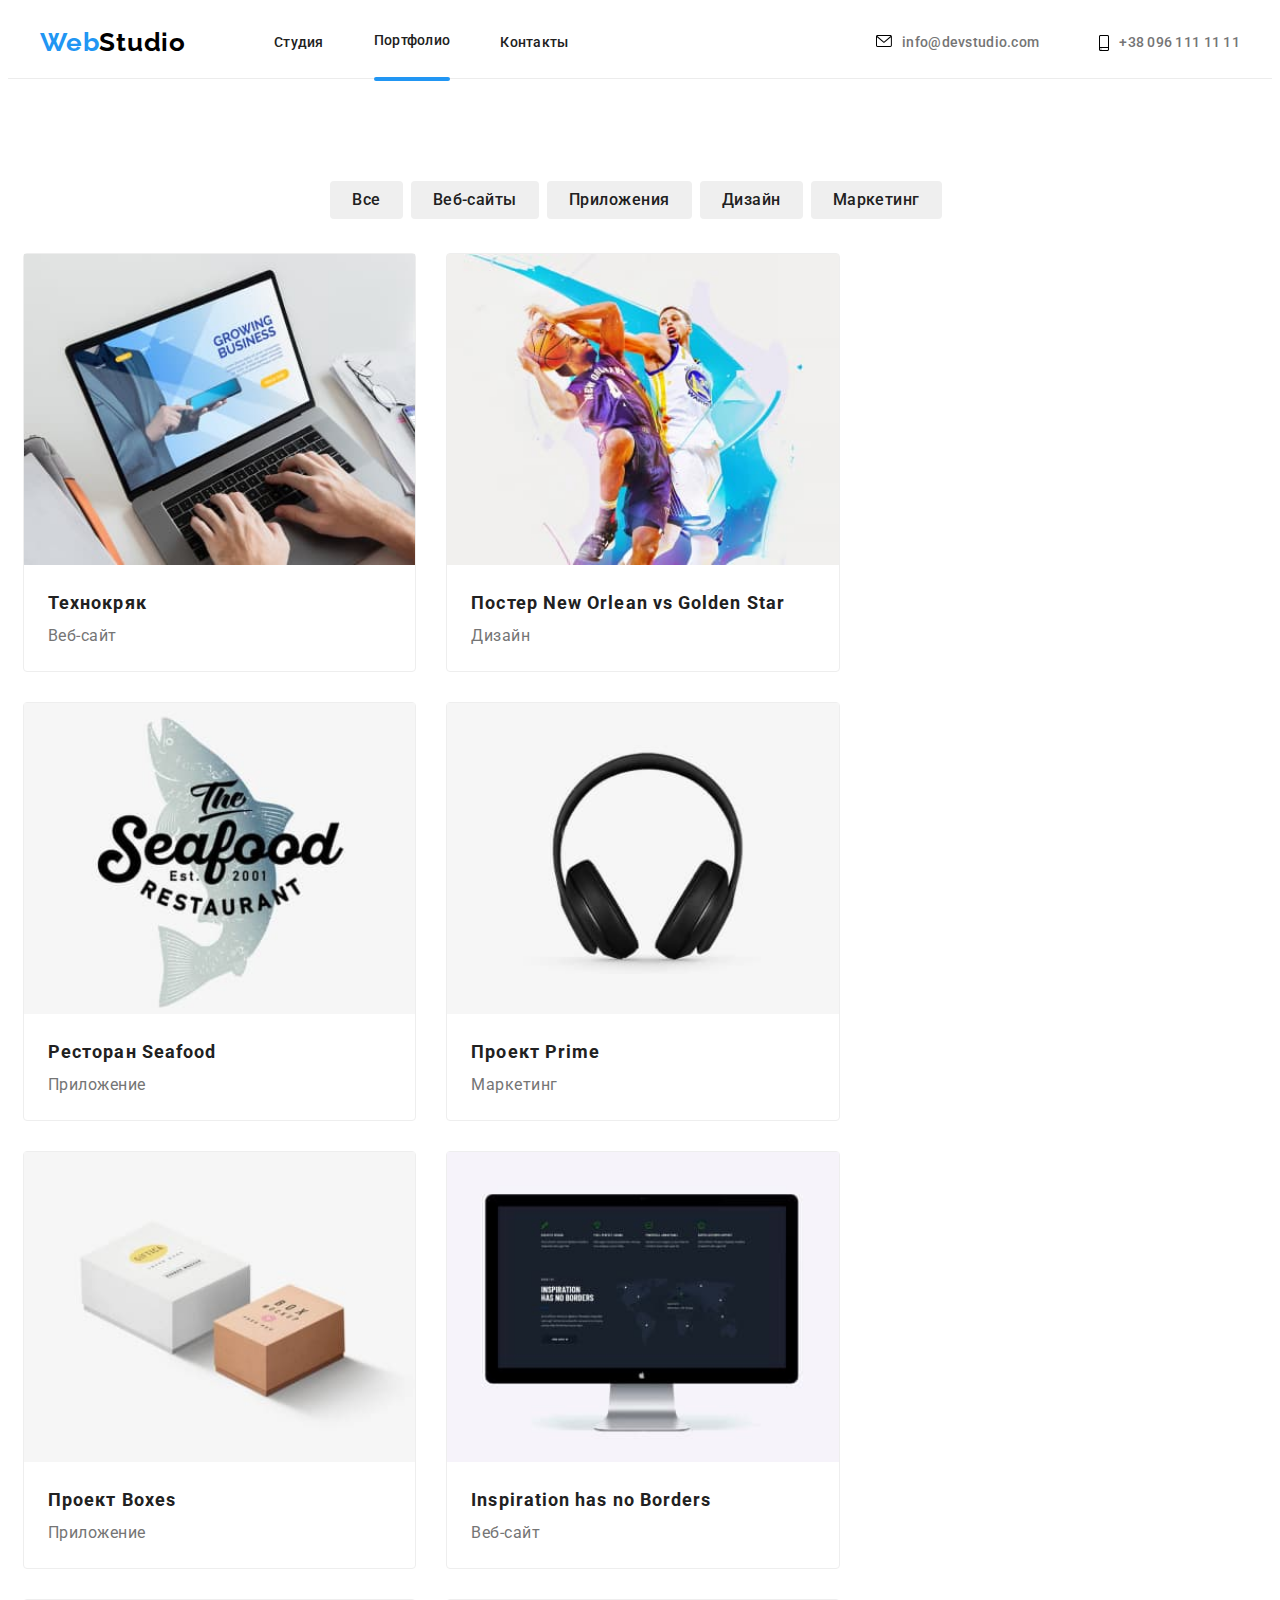
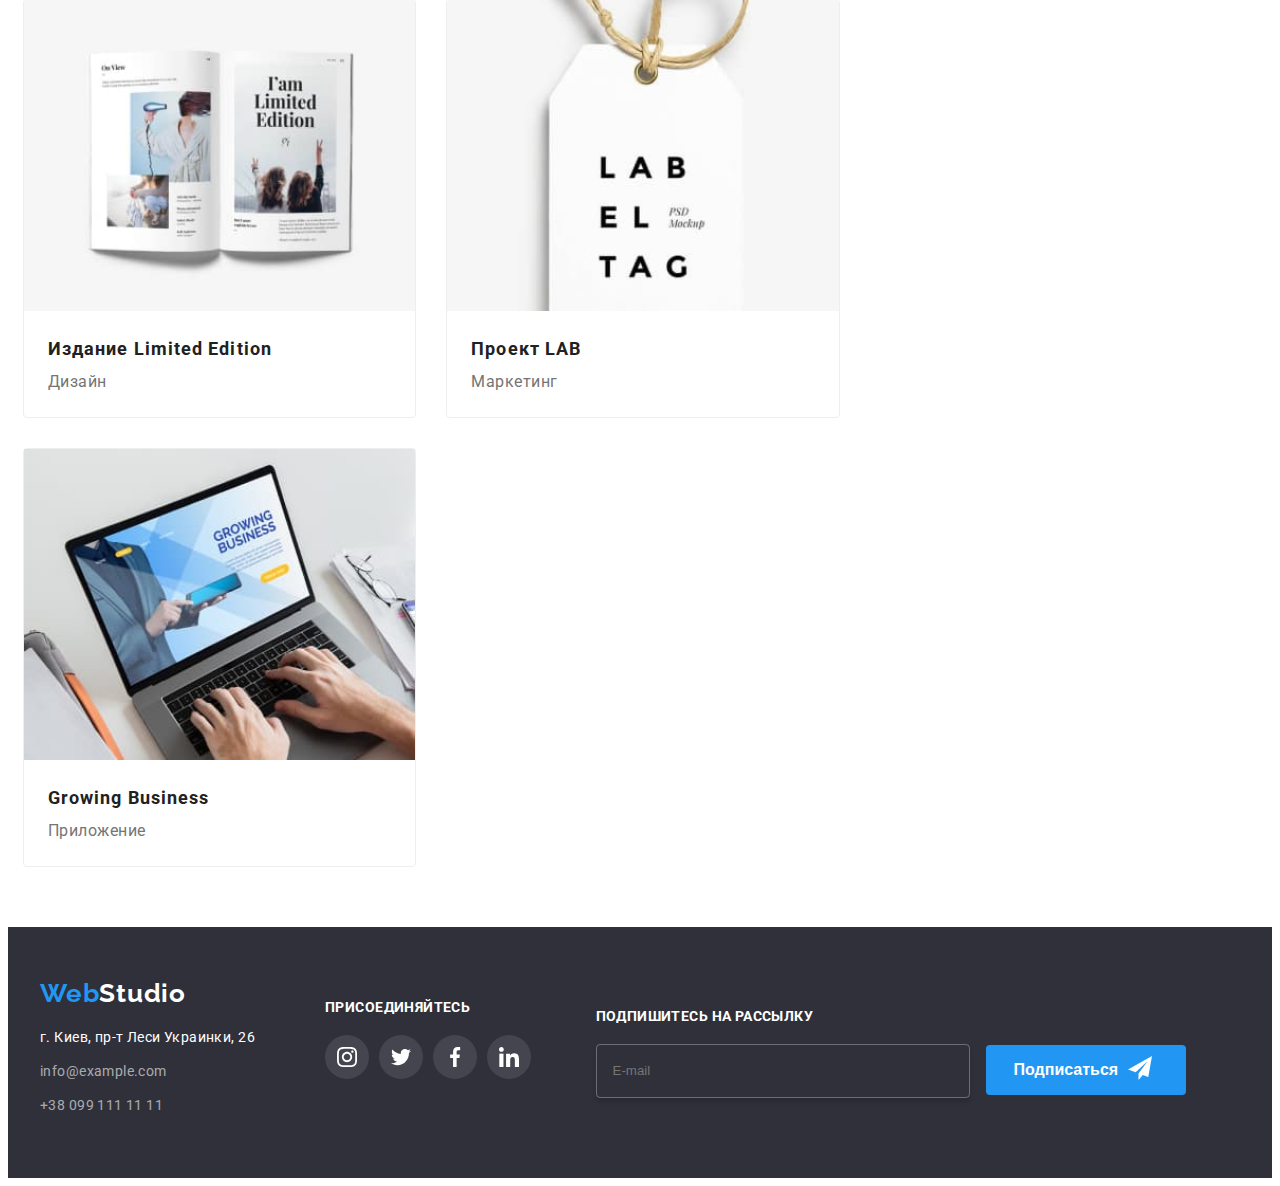
==== commit 604d3cde: "fix" ====
--- a/portfolio.html
+++ b/portfolio.html
@@ -57,335 +57,352 @@
         </div>
     </header>
     <div class="mobile-menu " data-menu>
-        <div class="conteiner mobile-menu__conteiner">
-            <button class="mobile-menu__close-btn" data-menu-close>
-                <svg class="mobile-menu__close-icon">
-                    <use href="./imeges/sprite.svg#icon-close-x"></use>
-                </svg>
-            </button>
-            <ul class="navigation-mobile list">
-                <li class="navigation-mobile__menu">
-                    <a href="./index.html" class="navigation__link link">Студия</a>
-                </li>
-                <li class="navigation-mobile__menu">
-                    <a href="./portfolio.html" class="navigation__link link">Портфолио</a>
-                </li>
-                <li class="navigation-mobile__menu">
-                    <a href="" class="navigation__link link">Контакти</a>
-                </li>
-            </ul>
-            <ul class="mobil-menu__contact list">
-                <li class="mobile-menu__contact-item ">
-                    <a href=tel:+380961111111
-                        class="header__contacts-link mobile-menu__contact-item-tell link animation">+380961111111
-                    </a>
-                </li>
-                <li class="mobile-menu__contact-item">
-                    <a href="mailto:info@devstudio.com"
-                        class="header__contacts-link mobile-menu__contact-item-mail link animation">info@devstudio.com
-                    </a>
-                </li>
-            </ul>
-            <ul class="mobile-menu__social-list list">
-                <li class="mobile-menu__social-link ">
-                    <a class="mobile-menu_link line-up link" href="#">Instagram</a>
-                </li>
-                <li class="mobile-menu__social-link ">
-                    <a class="mobile-menu_link line-up link" href="#">Twitter</a>
-                </li>
-                <li class="mobile-menu__social-link ">
-                    <a class="mobile-menu_link line-up link" href="#">Facebook</a>
-                </li>
-                <li class="mobile-menu__social-link ">
-                    <a class="mobile-menu_link link" href="#">LinkedIn</a>
-                </li>
-            </ul>
-
+        <div class=" mobile-menu__conteiner">
+            <div class="conteiner-mob-x">
+                <button class="mobile-menu__close-btn" data-menu-close>
+                    <svg class="mobile-menu__close-icon">
+                        <use href="./imeges/sprite.svg#icon-close-x"></use>
+                    </svg>
+                </button>
+                <div class="mobile-top-part">
+                    <ul class="navigation-mobile list">
+                        <li class="navigation-mobile__menu">
+                            <a href="./index.html" class="navigation__link link">Студия</a>
+                        </li>
+                        <li class="navigation-mobile__menu">
+                            <a href="./portfolio.html" class="navigation__link link">Портфолио</a>
+                        </li>
+                        <li class="navigation-mobile__menu">
+                            <a href="" class="navigation__link link">Контакти</a>
+                        </li>
+                    </ul>
+                </div>
+                <div class="mobile-bottom-part">
+                    <ul class="mobil-menu__contact list">
+                        <li class="mobile-menu__contact-item ">
+                            <a href=tel:+380961111111
+                                class="header__contacts-link mobile-menu__contact-item-tell link animation">+380961111111
+                            </a>
+                        </li>
+                        <li class="mobile-menu__contact-item">
+                            <a href="mailto:info@devstudio.com"
+                                class="header__contacts-link mobile-menu__contact-item-mail link animation">info@devstudio.com
+                            </a>
+                        </li>
+                    </ul>
+                    <ul class="mobile-menu__social-list list">
+                        <li class="mobile-menu__social-link ">
+                            <a class="mobile-menu_link line-up link" href="#">Instagram</a>
+                        </li>
+                        <li class="mobile-menu__social-link ">
+                            <a class="mobile-menu_link line-up link" href="#">Twitter</a>
+                        </li>
+                        <li class="mobile-menu__social-link ">
+                            <a class="mobile-menu_link line-up link" href="#">Facebook</a>
+                        </li>
+                        <li class="mobile-menu__social-link ">
+                            <a class="mobile-menu_link link" href="#">LinkedIn</a>
+                        </li>
+                    </ul>
+                </div>
+
+
+
+            </div>
         </div>
     </div>
+
+
+    </div>
+    </div>
     <main class="portfolio-main-section">
-        <h1 class="portfolio-title" hidden>Портфолио</h1>
-        <section class="portfolio-filtr-section  container">
-            <ul class="portfolio-filtr-list list">
-                <li><button type="button" class="portfolio-filtr animation">Все</button></li>
-                <li><button type="button" class="portfolio-filtr animation">Веб-сайты</button></li>
-                <li><button type="button" class="portfolio-filtr animation">Приложения</button></li>
-                <li><button type="button" class="portfolio-filtr animation">Дизайн</button></li>
-                <li><button type="button" class="portfolio-filtr animation">Маркетинг</button></li>
-            </ul>
-        </section>
-        <section class="portfolio-list-section">
-            <ul class="portfolio-list list">
-                <li class="portfolio-block">
-                    <a href="#" class="portfolio-link link">
-                        <div class="team-list-wraper">
-                            <picture>
-                                <source media="(min-widht: 1200px)"
-                                    srcset="./imeges/deckstope/portfolio/img.jpg 1x, ./imeges/deckstope/portfolio/img@2x.jpg 2x">
-                                <source media="(min-widht: 1200px)"
-                                    srcset="./imeges/deckstope/portfolio/img.webp 1x, ./imeges/deckstope/portfolio/img@2x.webp 2x"
-                                    type="image/webp">
-                                <source media="(min-widht: 768px)"
-                                    srcset="./imeges/tablet/portfolio/img.jpg 1x, ./imeges/tablet/portfolio/img@2x.jpg 2x">
-                                <source media="(min-widht: 768px)"
-                                    srcset="./imeges/tablet/portfolio/img.webp 1x, ./imeges/tablet/portfolio/img@2x.webp 2x"
-                                    type="image/webp">
-                                <source media="(min-widht: 320px)"
-                                    srcset="./imeges/mobile/portfolio/img.jpg 1x, ./imeges/mobile/portfolio/img@2x.jpg 2x">
-                                <source media="(min-widht: 320px)"
-                                    srcset="./imeges/mobile/portfolio/img.webp 1x, ./imeges/mobile/portfolio/img@2x.webp 2x"
-                                    type="image/webp">
-                                <img class="portfolio-pic" src="./imeges/portfolio/laptop.jpg" alt="ноутбук">
-                            </picture>
-
-                            <p class="overlay">Технокряк это современная площадка распространения коронавируса. Компании
-                                используют эту
-                                платформу для цифрового
-                                шпионажа и атак на защищённые сервера конкурентов.</p>
-                        </div>
-                        <div class="portfolio-text">
-                            <h2 class="portfolio-list-title">Технокряк</h2>
-                            <p class="portfolio-discription">Веб-сайт</p>
-                        </div>
-                    </a>
-                </li>
-                <li class="portfolio-block">
-                    <a href="#" class="portfolio-link link">
-                        <div class="team-list-wraper">
-                            <picture>
-                                <source media="(min-widht: 1200px)"
-                                    srcset="./imeges/deckstope/portfolio/img-1.jpg 1x, ./imeges/deckstope/portfolio/img-1@2x.jpg 2x">
-                                <source media="(min-widht: 1200px)"
-                                    srcset="./imeges/deckstope/portfolio/img-1.webp 1x, ./imeges/deckstope/portfolio/img-1@2x.webp 2x"
-                                    type="image/webp">
-                                <source media="(min-widht: 768px)"
-                                    srcset="./imeges/tablet/portfolio/img-1.jpg 1x, ./imeges/tablet/portfolio/img-1@2x.jpg 2x">
-                                <source media="(min-widht: 768px)"
-                                    srcset="./imeges/tablet/portfolio/img-1.webp 1x, ./imeges/tablet/portfolio/img-1@2x.webp 2x"
-                                    type="image/webp">
-                                <source media="(min-widht: 320px)"
-                                    srcset="./imeges/mobile/portfolio/img-1.jpg 1x, ./imeges/mobile/portfolio/img-1@2x.jpg 2x">
-                                <source media="(min-widht: 320px)"
-                                    srcset="./imeges/mobile/portfolio/img-1.webp 1x, ./imeges/mobile/portfolio/img-1@2x.webp 2x"
-                                    type="image/webp">
-                                <img class="portfolio-pic" src="./imeges/portfolio/basketboll.jpg" alt="баскетболисты">
-                            </picture>
-
-                            <p class="overlay"></p>
-                        </div>
-                        <div class="portfolio-text">
-                            <h2 class="portfolio-list-title">Постер New Orlean vs Golden Star</h2>
-                            <p class="portfolio-discription">Дизайн</p>
-                        </div>
-                    </a>
-                </li>
-                <li class="portfolio-block">
-                    <a href="#" class="portfolio-link link">
-                        <div class="team-list-wraper">
-                            <picture>
-                                <source media="(min-widht: 1200px)"
-                                    srcset="./imeges/deckstope/portfolio/img-2.jpg 1x, ./imeges/deckstope/portfolio/img-2@2x.jpg 2x">
-                                <source media="(min-widht: 1200px)"
-                                    srcset="./imeges/deckstope/portfolio/img-2.webp 1x, ./imeges/deckstope/portfolio/img-2@2x.webp 2x"
-                                    type="image/webp">
-                                <source media="(min-widht: 768px)"
-                                    srcset="./imeges/tablet/portfolio/img-2.jpg 1x, ./imeges/tablet/portfolio/img-2@2x.jpg 2x">
-                                <source media="(min-widht: 768px)"
-                                    srcset="./imeges/tablet/portfolio/img-2.webp 1x, ./imeges/tablet/portfolio/img-2@2x.webp 2x"
-                                    type="image/webp">
-                                <source media="(min-widht: 320px)"
-                                    srcset="./imeges/mobile/portfolio/img-2.jpg 1x, ./imeges/mobile/portfolio/img-2@2x.jpg 2x">
-                                <source media="(min-widht: 320px)"
-                                    srcset="./imeges/mobile/portfolio/img-2.webp 1x, ./imeges/mobile/portfolio/img-2@2x.webp 2x"
-                                    type="image/webp">
-                                <img class="portfolio-pic" src="./imeges/portfolio/restaurant.jpg"
-                                    alt="логотип ресторана">
-                            </picture>
-                            <p class="overlay"></p>
-                        </div>
-                        <div class="portfolio-text">
-                            <h2 class="portfolio-list-title">Ресторан Seafood</h2>
-                            <p class="portfolio-discription">Приложение</p>
-                        </div>
-                    </a>
-                </li>
-                <li class="portfolio-block">
-                    <a href="#" class="portfolio-link link">
-                        <div class="team-list-wraper">
-                            <picture>
-                                <source media="(min-widht: 1200px)"
-                                    srcset="./imeges/deckstope/portfolio/img-3.jpg 1x, ./imeges/deckstope/portfolio/img-3@2x.jpg 2x">
-                                <source media="(min-widht: 1200px)"
-                                    srcset="./imeges/deckstope/portfolio/img-3.webp 1x, ./imeges/deckstope/portfolio/img-3@2x.webp 2x"
-                                    type="image/webp">
-                                <source media="(min-widht: 768px)"
-                                    srcset="./imeges/tablet/portfolio/img-3.jpg 1x, ./imeges/tablet/portfolio/img-3@2x.jpg 2x">
-                                <source media="(min-widht: 768px)"
-                                    srcset="./imeges/tablet/portfolio/img-3.webp 1x, ./imeges/tablet/portfolio/img-3@2x.webp 2x"
-                                    type="image/webp">
-                                <source media="(min-widht: 320px)"
-                                    srcset="./imeges/mobile/portfolio/img-3.jpg 1x, ./imeges/mobile/portfolio/img-3@2x.jpg 2x">
-                                <source media="(min-widht: 320px)"
-                                    srcset="./imeges/mobile/portfolio/img-3.webp 1x, ./imeges/mobile/portfolio/img-3@2x.webp 2x"
-                                    type="image/webp">
-                                <img class="portfolio-pic" src="./imeges/portfolio/headphones.jpg" alt="наушники">
-                            </picture>
-                            <p class="overlay"></p>
-                        </div>
-                        <div class="portfolio-text">
-                            <h2 class="portfolio-list-title">Проект Prime</h2>
-                            <p class="portfolio-discription">Маркетинг</p>
-                        </div>
-                    </a>
-                </li>
-                <li class="portfolio-block">
-                    <a href="#" class="portfolio-link link">
-                        <div class="team-list-wraper">
-                            <picture>
-                                <source media="(min-widht: 1200px)"
-                                    srcset="./imeges/deckstope/portfolio/img-4.jpg 1x, ./imeges/deckstope/portfolio/img-4@2x.jpg 2x">
-                                <source media="(min-widht: 1200px)"
-                                    srcset="./imeges/deckstope/portfolio/img-4.webp 1x, ./imeges/deckstope/portfolio/img-4@2x.webp 2x"
-                                    type="image/webp">
-                                <source media="(min-widht: 768px)"
-                                    srcset="./imeges/tablet/portfolio/img-4.jpg 1x, ./imeges/tablet/portfolio/img-4@2x.jpg 2x">
-                                <source media="(min-widht: 768px)"
-                                    srcset="./imeges/tablet/portfolio/img-4.webp 1x, ./imeges/tablet/portfolio/img-4@2x.webp 2x"
-                                    type="image/webp">
-                                <source media="(min-widht: 320px)"
-                                    srcset="./imeges/mobile/portfolio/img-4.jpg 1x, ./imeges/mobile/portfolio/img-4@2x.jpg 2x">
-                                <source media="(min-widht: 320px)"
-                                    srcset="./imeges/mobile/portfolio/img-4.webp 1x, ./imeges/mobile/portfolio/img-4@2x.webp 2x"
-                                    type="image/webp">
-                                <img class="portfolio-pic" src="./imeges/portfolio/boxes.jpg" alt="коробки">
-                            </picture>
-
-                            <p class="overlay"></p>
-                        </div>
-                        <div class="portfolio-text">
-                            <h2 class="portfolio-list-title">Проект Boxes</h2>
-                            <p class="portfolio-discription">Приложение</p>
-                        </div>
-                    </a>
-                </li>
-                <li class="portfolio-block">
-                    <a href="#" class="portfolio-link link">
-                        <div class="team-list-wraper">
-                            <picture>
-                                <source media="(min-widht: 1200px)"
-                                    srcset="./imeges/deckstope/portfolio/img-5.jpg 1x, ./imeges/deckstope/portfolio/img-5@2x.jpg 2x">
-                                <source media="(min-widht: 1200px)"
-                                    srcset="./imeges/deckstope/portfolio/img-5.webp 1x, ./imeges/deckstope/portfolio/img-5@2x.webp 2x"
-                                    type="image/webp">
-                                <source media="(min-widht: 768px)"
-                                    srcset="./imeges/tablet/portfolio/img-5.jpg 1x, ./imeges/tablet/portfolio/img-5@2x.jpg 2x">
-                                <source media="(min-widht: 768px)"
-                                    srcset="./imeges/tablet/portfolio/img-5.webp 1x, ./imeges/tablet/portfolio/img-5@2x.webp 2x"
-                                    type="image/webp">
-                                <source media="(min-widht: 320px)"
-                                    srcset="./imeges/mobile/portfolio/img-5.jpg 1x, ./imeges/mobile/portfolio/img-5@2x.jpg 2x">
-                                <source media="(min-widht: 320px)"
-                                    srcset="./imeges/mobile/portfolio/img-5.webp 1x, ./imeges/mobile/portfolio/img-5@2x.webp 2x"
-                                    type="image/webp">
-                                <img class="portfolio-pic" src="./imeges/portfolio/monitor.jpg" alt="монитор">
-                            </picture>
-                            <p class="overlay"></p>
-                        </div>
-                        <div class="portfolio-text">
-                            <h2 class="portfolio-list-title">Inspiration has no Borders</h2>
-                            <p class="portfolio-discription">Веб-сайт</p>
-                        </div>
-                    </a>
-                </li>
-                <li class="portfolio-block">
-                    <a href="#" class="portfolio-link link">
-                        <div class="team-list-wraper">
-                            <picture>
-                                <source media="(min-widht: 1200px)"
-                                    srcset="./imeges/deckstope/portfolio/img-6.jpg 1x, ./imeges/deckstope/portfolio/img-6@2x.jpg 2x">
-                                <source media="(min-widht: 1200px)"
-                                    srcset="./imeges/deckstope/portfolio/img-6.webp 1x, ./imeges/deckstope/portfolio/img-6@2x.webp 2x"
-                                    type="image/webp">
-                                <source media="(min-widht: 768px)"
-                                    srcset="./imeges/tablet/portfolio/img-6.jpg 1x, ./imeges/tablet/portfolio/img-6@2x.jpg 2x">
-                                <source media="(min-widht: 768px)"
-                                    srcset="./imeges/tablet/portfolio/img-6.webp 1x, ./imeges/tablet/portfolio/img-6@2x.webp 2x"
-                                    type="image/webp">
-                                <source media="(min-widht: 320px)"
-                                    srcset="./imeges/mobile/portfolio/img-6.jpg 1x, ./imeges/mobile/portfolio/img-6@2x.jpg 2x">
-                                <source media="(min-widht: 320px)"
-                                    srcset="./imeges/mobile/portfolio/img-6.webp 1x, ./imeges/mobile/portfolio/img-6@2x.webp 2x"
-                                    type="image/webp">
-                                <img class="portfolio-pic" src="./imeges/portfolio/magazine.jpg" alt="журнал">
-                            </picture>
-                            <p class="overlay"></p>
-                        </div>
-                        <div class="portfolio-text">
-                            <h2 class="portfolio-list-title">Издание Limited Edition</h2>
-                            <p class="portfolio-discription">Дизайн</p>
-                        </div>
-                    </a>
-                </li>
-                <li class="portfolio-block">
-                    <a href="#" class="portfolio-link link">
-                        <div class="team-list-wraper">
-                            <picture>
-                                <source media="(min-widht: 1200px)"
-                                    srcset="./imeges/deckstope/portfolio/img-7.jpg 1x, ./imeges/deckstope/portfolio/img-7@2x.jpg 2x">
-                                <source media="(min-widht: 1200px)"
-                                    srcset="./imeges/deckstope/portfolio/img-7.webp 1x, ./imeges/deckstope/portfolio/img-7@2x.webp 2x"
-                                    type="image/webp">
-                                <source media="(min-widht: 768px)"
-                                    srcset="./imeges/tablet/portfolio/img-7.jpg 1x, ./imeges/tablet/portfolio/img-7@2x.jpg 2x">
-                                <source media="(min-widht: 768px)"
-                                    srcset="./imeges/tablet/portfolio/img-7.webp 1x, ./imeges/tablet/portfolio/img-7@2x.webp 2x"
-                                    type="image/webp">
-                                <source media="(min-widht: 320px)"
-                                    srcset="./imeges/mobile/portfolio/img-7.jpg 1x, ./imeges/mobile/portfolio/img-7@2x.jpg 2x">
-                                <source media="(min-widht: 320px)"
-                                    srcset="./imeges/mobile/portfolio/img-7.webp 1x, ./imeges/mobile/portfolio/img-7@2x.webp 2x"
-                                    type="image/webp">
-                                <img class="portfolio-pic" src="./imeges/portfolio/tag.jpg" alt="бирка">
-                            </picture>
-                            <p class="overlay"></p>
-                        </div>
-                        <div class="portfolio-text">
-                            <h2 class="portfolio-list-title">Проект LAB</h2>
-                            <p class="portfolio-discription">Маркетинг</p>
-                        </div>
-                    </a>
-                </li>
-                <li class="portfolio-block">
-                    <a href="#" class="portfolio-link link">
-                        <div class="team-list-wraper">
-                            <picture>
-                                <source media="(min-widht: 1200px)"
-                                    srcset="./imeges/deckstope/portfolio/img-8.jpg 1x, ./imeges/deckstope/portfolio/img-8@2x.jpg 2x">
-                                <source media="(min-widht: 1200px)"
-                                    srcset="./imeges/deckstope/portfolio/img-8.webp 1x, ./imeges/deckstope/portfolio/img-8@2x.webp 2x"
-                                    type="image/webp">
-                                <source media="(min-widht: 768px)"
-                                    srcset="./imeges/tablet/portfolio/img-8.jpg 1x, ./imeges/tablet/portfolio/img-8@2x.jpg 2x">
-                                <source media="(min-widht: 768px)"
-                                    srcset="./imeges/tablet/portfolio/img-8.webp 1x, ./imeges/tablet/portfolio/img-8@2x.webp 2x"
-                                    type="image/webp">
-                                <source media="(min-widht: 320px)"
-                                    srcset="./imeges/mobile/portfolio/img-8.jpg 1x, ./imeges/mobile/portfolio/img-8@2x.jpg 2x">
-                                <source media="(min-widht: 320px)"
-                                    srcset="./imeges/mobile/portfolio/img-8.webp 1x, ./imeges/mobile/portfolio/img-8@2x.webp 2x"
-                                    type="image/webp">
-                                <img class="portfolio-pic" src="./imeges/portfolio/laptop.jpg" alt="ноутбук">
-                            </picture>
-                            <p class="overlay"></p>
-                        </div>
-                        <div class="portfolio-text">
-                            <h2 class="portfolio-list-title">Growing Business</h2>
-                            <p class="portfolio-discription">Приложение</p>
-                        </div>
-                    </a>
-                </li>
-            </ul>
-        </section>
+        <div class="conteiner">
+            <h1 class="portfolio-title" hidden>Портфолио</h1>
+            <section class="portfolio-filtr-section  container">
+                <ul class="portfolio-filtr-list list">
+                    <li><button type="button" class="portfolio-filtr animation">Все</button></li>
+                    <li><button type="button" class="portfolio-filtr animation">Веб-сайты</button></li>
+                    <li><button type="button" class="portfolio-filtr animation">Приложения</button></li>
+                    <li><button type="button" class="portfolio-filtr animation">Дизайн</button></li>
+                    <li><button type="button" class="portfolio-filtr animation">Маркетинг</button></li>
+                </ul>
+            </section>
+            <section class="portfolio-list-section">
+                <ul class="portfolio-list list">
+                    <li class="portfolio-block">
+                        <a href="#" class="portfolio-link link">
+                            <div class="team-list-wraper">
+                                <picture>
+                                    <source media="(min-widht: 1200px)"
+                                        srcset="./imeges/deckstope/portfolio/img.jpg 1x, ./imeges/deckstope/portfolio/img@2x.jpg 2x">
+                                    <source media="(min-widht: 1200px)"
+                                        srcset="./imeges/deckstope/portfolio/img.webp 1x, ./imeges/deckstope/portfolio/img@2x.webp 2x"
+                                        type="image/webp">
+                                    <source media="(min-widht: 768px)"
+                                        srcset="./imeges/tablet/portfolio/img.jpg 1x, ./imeges/tablet/portfolio/img@2x.jpg 2x">
+                                    <source media="(min-widht: 768px)"
+                                        srcset="./imeges/tablet/portfolio/img.webp 1x, ./imeges/tablet/portfolio/img@2x.webp 2x"
+                                        type="image/webp">
+                                    <source media="(min-widht: 320px)"
+                                        srcset="./imeges/mobile/portfolio/img.jpg 1x, ./imeges/mobile/portfolio/img@2x.jpg 2x">
+                                    <source media="(min-widht: 320px)"
+                                        srcset="./imeges/mobile/portfolio/img.webp 1x, ./imeges/mobile/portfolio/img@2x.webp 2x"
+                                        type="image/webp">
+                                    <img class="portfolio-pic" src="./imeges/portfolio/laptop.jpg" alt="ноутбук">
+                                </picture>
+
+                                <p class="overlay">Технокряк это современная площадка распространения коронавируса.
+                                    Компании
+                                    используют эту
+                                    платформу для цифрового
+                                    шпионажа и атак на защищённые сервера конкурентов.</p>
+                            </div>
+                            <div class="portfolio-text">
+                                <h2 class="portfolio-list-title">Технокряк</h2>
+                                <p class="portfolio-discription">Веб-сайт</p>
+                            </div>
+                        </a>
+                    </li>
+                    <li class="portfolio-block">
+                        <a href="#" class="portfolio-link link">
+                            <div class="team-list-wraper">
+                                <picture>
+                                    <source media="(min-widht: 1200px)"
+                                        srcset="./imeges/deckstope/portfolio/img-1.jpg 1x, ./imeges/deckstope/portfolio/img-1@2x.jpg 2x">
+                                    <source media="(min-widht: 1200px)"
+                                        srcset="./imeges/deckstope/portfolio/img-1.webp 1x, ./imeges/deckstope/portfolio/img-1@2x.webp 2x"
+                                        type="image/webp">
+                                    <source media="(min-widht: 768px)"
+                                        srcset="./imeges/tablet/portfolio/img-1.jpg 1x, ./imeges/tablet/portfolio/img-1@2x.jpg 2x">
+                                    <source media="(min-widht: 768px)"
+                                        srcset="./imeges/tablet/portfolio/img-1.webp 1x, ./imeges/tablet/portfolio/img-1@2x.webp 2x"
+                                        type="image/webp">
+                                    <source media="(min-widht: 320px)"
+                                        srcset="./imeges/mobile/portfolio/img-1.jpg 1x, ./imeges/mobile/portfolio/img-1@2x.jpg 2x">
+                                    <source media="(min-widht: 320px)"
+                                        srcset="./imeges/mobile/portfolio/img-1.webp 1x, ./imeges/mobile/portfolio/img-1@2x.webp 2x"
+                                        type="image/webp">
+                                    <img class="portfolio-pic" src="./imeges/portfolio/basketboll.jpg"
+                                        alt="баскетболисты">
+                                </picture>
+
+                                <p class="overlay"></p>
+                            </div>
+                            <div class="portfolio-text">
+                                <h2 class="portfolio-list-title">Постер New Orlean vs Golden Star</h2>
+                                <p class="portfolio-discription">Дизайн</p>
+                            </div>
+                        </a>
+                    </li>
+                    <li class="portfolio-block">
+                        <a href="#" class="portfolio-link link">
+                            <div class="team-list-wraper">
+                                <picture>
+                                    <source media="(min-widht: 1200px)"
+                                        srcset="./imeges/deckstope/portfolio/img-2.jpg 1x, ./imeges/deckstope/portfolio/img-2@2x.jpg 2x">
+                                    <source media="(min-widht: 1200px)"
+                                        srcset="./imeges/deckstope/portfolio/img-2.webp 1x, ./imeges/deckstope/portfolio/img-2@2x.webp 2x"
+                                        type="image/webp">
+                                    <source media="(min-widht: 768px)"
+                                        srcset="./imeges/tablet/portfolio/img-2.jpg 1x, ./imeges/tablet/portfolio/img-2@2x.jpg 2x">
+                                    <source media="(min-widht: 768px)"
+                                        srcset="./imeges/tablet/portfolio/img-2.webp 1x, ./imeges/tablet/portfolio/img-2@2x.webp 2x"
+                                        type="image/webp">
+                                    <source media="(min-widht: 320px)"
+                                        srcset="./imeges/mobile/portfolio/img-2.jpg 1x, ./imeges/mobile/portfolio/img-2@2x.jpg 2x">
+                                    <source media="(min-widht: 320px)"
+                                        srcset="./imeges/mobile/portfolio/img-2.webp 1x, ./imeges/mobile/portfolio/img-2@2x.webp 2x"
+                                        type="image/webp">
+                                    <img class="portfolio-pic" src="./imeges/portfolio/restaurant.jpg"
+                                        alt="логотип ресторана">
+                                </picture>
+                                <p class="overlay"></p>
+                            </div>
+                            <div class="portfolio-text">
+                                <h2 class="portfolio-list-title">Ресторан Seafood</h2>
+                                <p class="portfolio-discription">Приложение</p>
+                            </div>
+                        </a>
+                    </li>
+                    <li class="portfolio-block">
+                        <a href="#" class="portfolio-link link">
+                            <div class="team-list-wraper">
+                                <picture>
+                                    <source media="(min-widht: 1200px)"
+                                        srcset="./imeges/deckstope/portfolio/img-3.jpg 1x, ./imeges/deckstope/portfolio/img-3@2x.jpg 2x">
+                                    <source media="(min-widht: 1200px)"
+                                        srcset="./imeges/deckstope/portfolio/img-3.webp 1x, ./imeges/deckstope/portfolio/img-3@2x.webp 2x"
+                                        type="image/webp">
+                                    <source media="(min-widht: 768px)"
+                                        srcset="./imeges/tablet/portfolio/img-3.jpg 1x, ./imeges/tablet/portfolio/img-3@2x.jpg 2x">
+                                    <source media="(min-widht: 768px)"
+                                        srcset="./imeges/tablet/portfolio/img-3.webp 1x, ./imeges/tablet/portfolio/img-3@2x.webp 2x"
+                                        type="image/webp">
+                                    <source media="(min-widht: 320px)"
+                                        srcset="./imeges/mobile/portfolio/img-3.jpg 1x, ./imeges/mobile/portfolio/img-3@2x.jpg 2x">
+                                    <source media="(min-widht: 320px)"
+                                        srcset="./imeges/mobile/portfolio/img-3.webp 1x, ./imeges/mobile/portfolio/img-3@2x.webp 2x"
+                                        type="image/webp">
+                                    <img class="portfolio-pic" src="./imeges/portfolio/headphones.jpg" alt="наушники">
+                                </picture>
+                                <p class="overlay"></p>
+                            </div>
+                            <div class="portfolio-text">
+                                <h2 class="portfolio-list-title">Проект Prime</h2>
+                                <p class="portfolio-discription">Маркетинг</p>
+                            </div>
+                        </a>
+                    </li>
+                    <li class="portfolio-block">
+                        <a href="#" class="portfolio-link link">
+                            <div class="team-list-wraper">
+                                <picture>
+                                    <source media="(min-widht: 1200px)"
+                                        srcset="./imeges/deckstope/portfolio/img-4.jpg 1x, ./imeges/deckstope/portfolio/img-4@2x.jpg 2x">
+                                    <source media="(min-widht: 1200px)"
+                                        srcset="./imeges/deckstope/portfolio/img-4.webp 1x, ./imeges/deckstope/portfolio/img-4@2x.webp 2x"
+                                        type="image/webp">
+                                    <source media="(min-widht: 768px)"
+                                        srcset="./imeges/tablet/portfolio/img-4.jpg 1x, ./imeges/tablet/portfolio/img-4@2x.jpg 2x">
+                                    <source media="(min-widht: 768px)"
+                                        srcset="./imeges/tablet/portfolio/img-4.webp 1x, ./imeges/tablet/portfolio/img-4@2x.webp 2x"
+                                        type="image/webp">
+                                    <source media="(min-widht: 320px)"
+                                        srcset="./imeges/mobile/portfolio/img-4.jpg 1x, ./imeges/mobile/portfolio/img-4@2x.jpg 2x">
+                                    <source media="(min-widht: 320px)"
+                                        srcset="./imeges/mobile/portfolio/img-4.webp 1x, ./imeges/mobile/portfolio/img-4@2x.webp 2x"
+                                        type="image/webp">
+                                    <img class="portfolio-pic" src="./imeges/portfolio/boxes.jpg" alt="коробки">
+                                </picture>
+
+                                <p class="overlay"></p>
+                            </div>
+                            <div class="portfolio-text">
+                                <h2 class="portfolio-list-title">Проект Boxes</h2>
+                                <p class="portfolio-discription">Приложение</p>
+                            </div>
+                        </a>
+                    </li>
+                    <li class="portfolio-block">
+                        <a href="#" class="portfolio-link link">
+                            <div class="team-list-wraper">
+                                <picture>
+                                    <source media="(min-widht: 1200px)"
+                                        srcset="./imeges/deckstope/portfolio/img-5.jpg 1x, ./imeges/deckstope/portfolio/img-5@2x.jpg 2x">
+                                    <source media="(min-widht: 1200px)"
+                                        srcset="./imeges/deckstope/portfolio/img-5.webp 1x, ./imeges/deckstope/portfolio/img-5@2x.webp 2x"
+                                        type="image/webp">
+                                    <source media="(min-widht: 768px)"
+                                        srcset="./imeges/tablet/portfolio/img-5.jpg 1x, ./imeges/tablet/portfolio/img-5@2x.jpg 2x">
+                                    <source media="(min-widht: 768px)"
+                                        srcset="./imeges/tablet/portfolio/img-5.webp 1x, ./imeges/tablet/portfolio/img-5@2x.webp 2x"
+                                        type="image/webp">
+                                    <source media="(min-widht: 320px)"
+                                        srcset="./imeges/mobile/portfolio/img-5.jpg 1x, ./imeges/mobile/portfolio/img-5@2x.jpg 2x">
+                                    <source media="(min-widht: 320px)"
+                                        srcset="./imeges/mobile/portfolio/img-5.webp 1x, ./imeges/mobile/portfolio/img-5@2x.webp 2x"
+                                        type="image/webp">
+                                    <img class="portfolio-pic" src="./imeges/portfolio/monitor.jpg" alt="монитор">
+                                </picture>
+                                <p class="overlay"></p>
+                            </div>
+                            <div class="portfolio-text">
+                                <h2 class="portfolio-list-title">Inspiration has no Borders</h2>
+                                <p class="portfolio-discription">Веб-сайт</p>
+                            </div>
+                        </a>
+                    </li>
+                    <li class="portfolio-block">
+                        <a href="#" class="portfolio-link link">
+                            <div class="team-list-wraper">
+                                <picture>
+                                    <source media="(min-widht: 1200px)"
+                                        srcset="./imeges/deckstope/portfolio/img-6.jpg 1x, ./imeges/deckstope/portfolio/img-6@2x.jpg 2x">
+                                    <source media="(min-widht: 1200px)"
+                                        srcset="./imeges/deckstope/portfolio/img-6.webp 1x, ./imeges/deckstope/portfolio/img-6@2x.webp 2x"
+                                        type="image/webp">
+                                    <source media="(min-widht: 768px)"
+                                        srcset="./imeges/tablet/portfolio/img-6.jpg 1x, ./imeges/tablet/portfolio/img-6@2x.jpg 2x">
+                                    <source media="(min-widht: 768px)"
+                                        srcset="./imeges/tablet/portfolio/img-6.webp 1x, ./imeges/tablet/portfolio/img-6@2x.webp 2x"
+                                        type="image/webp">
+                                    <source media="(min-widht: 320px)"
+                                        srcset="./imeges/mobile/portfolio/img-6.jpg 1x, ./imeges/mobile/portfolio/img-6@2x.jpg 2x">
+                                    <source media="(min-widht: 320px)"
+                                        srcset="./imeges/mobile/portfolio/img-6.webp 1x, ./imeges/mobile/portfolio/img-6@2x.webp 2x"
+                                        type="image/webp">
+                                    <img class="portfolio-pic" src="./imeges/portfolio/magazine.jpg" alt="журнал">
+                                </picture>
+                                <p class="overlay"></p>
+                            </div>
+                            <div class="portfolio-text">
+                                <h2 class="portfolio-list-title">Издание Limited Edition</h2>
+                                <p class="portfolio-discription">Дизайн</p>
+                            </div>
+                        </a>
+                    </li>
+                    <li class="portfolio-block">
+                        <a href="#" class="portfolio-link link">
+                            <div class="team-list-wraper">
+                                <picture>
+                                    <source media="(min-widht: 1200px)"
+                                        srcset="./imeges/deckstope/portfolio/img-7.jpg 1x, ./imeges/deckstope/portfolio/img-7@2x.jpg 2x">
+                                    <source media="(min-widht: 1200px)"
+                                        srcset="./imeges/deckstope/portfolio/img-7.webp 1x, ./imeges/deckstope/portfolio/img-7@2x.webp 2x"
+                                        type="image/webp">
+                                    <source media="(min-widht: 768px)"
+                                        srcset="./imeges/tablet/portfolio/img-7.jpg 1x, ./imeges/tablet/portfolio/img-7@2x.jpg 2x">
+                                    <source media="(min-widht: 768px)"
+                                        srcset="./imeges/tablet/portfolio/img-7.webp 1x, ./imeges/tablet/portfolio/img-7@2x.webp 2x"
+                                        type="image/webp">
+                                    <source media="(min-widht: 320px)"
+                                        srcset="./imeges/mobile/portfolio/img-7.jpg 1x, ./imeges/mobile/portfolio/img-7@2x.jpg 2x">
+                                    <source media="(min-widht: 320px)"
+                                        srcset="./imeges/mobile/portfolio/img-7.webp 1x, ./imeges/mobile/portfolio/img-7@2x.webp 2x"
+                                        type="image/webp">
+                                    <img class="portfolio-pic" src="./imeges/portfolio/tag.jpg" alt="бирка">
+                                </picture>
+                                <p class="overlay"></p>
+                            </div>
+                            <div class="portfolio-text">
+                                <h2 class="portfolio-list-title">Проект LAB</h2>
+                                <p class="portfolio-discription">Маркетинг</p>
+                            </div>
+                        </a>
+                    </li>
+                    <li class="portfolio-block">
+                        <a href="#" class="portfolio-link link">
+                            <div class="team-list-wraper">
+                                <picture>
+                                    <source media="(min-widht: 1200px)"
+                                        srcset="./imeges/deckstope/portfolio/img-8.jpg 1x, ./imeges/deckstope/portfolio/img-8@2x.jpg 2x">
+                                    <source media="(min-widht: 1200px)"
+                                        srcset="./imeges/deckstope/portfolio/img-8.webp 1x, ./imeges/deckstope/portfolio/img-8@2x.webp 2x"
+                                        type="image/webp">
+                                    <source media="(min-widht: 768px)"
+                                        srcset="./imeges/tablet/portfolio/img-8.jpg 1x, ./imeges/tablet/portfolio/img-8@2x.jpg 2x">
+                                    <source media="(min-widht: 768px)"
+                                        srcset="./imeges/tablet/portfolio/img-8.webp 1x, ./imeges/tablet/portfolio/img-8@2x.webp 2x"
+                                        type="image/webp">
+                                    <source media="(min-widht: 320px)"
+                                        srcset="./imeges/mobile/portfolio/img-8.jpg 1x, ./imeges/mobile/portfolio/img-8@2x.jpg 2x">
+                                    <source media="(min-widht: 320px)"
+                                        srcset="./imeges/mobile/portfolio/img-8.webp 1x, ./imeges/mobile/portfolio/img-8@2x.webp 2x"
+                                        type="image/webp">
+                                    <img class="portfolio-pic" src="./imeges/portfolio/laptop.jpg" alt="ноутбук">
+                                </picture>
+                                <p class="overlay"></p>
+                            </div>
+                            <div class="portfolio-text">
+                                <h2 class="portfolio-list-title">Growing Business</h2>
+                                <p class="portfolio-discription">Приложение</p>
+                            </div>
+                        </a>
+                    </li>
+                </ul>
+            </section>
+        </div>
+
     </main>
     <footer class="footer">
         <div class="footer-section container">
--- a/css/main.min.css
+++ b/css/main.min.css
@@ -1,2 +1,2 @@
-:root{--botton-collor:#2196F3;--names-links-color: #212121;--names-adress-discriptions: #757575}h1,h2,h3,h4,h5,h6,p{margin-top:0;margin-bottom:0}ul,ol{margin-top:0;margin-bottom:0;padding-left:0}.list{list-style:none}.link{text-decoration:none}img{display:block;margin:0;padding:0}body{font-family:Roboto,  sans-serif;font-weight:400}.section{margin-top:0%;margin-bottom:0%;border:0px}svg{padding:0;margin:0}.link{text-decoration:none;color:var(--names-links-color)}.list{list-style:none}.container{width:100%;margin-left:auto;margin-right:auto;padding-left:15px;padding-right:15px}@media screen and (min-width: 480px){.container{max-width:480px}}@media screen and (min-width: 768px){.container{max-width:768px}}@media screen and (min-width: 1200px){.container{max-width:1200px}}.visually-hidden{position:absolute !important;clip:rect(1px 1px 1px 1px);clip:rect(1px, 1px, 1px, 1px);padding:0 !important;border:0 !important;height:1px !important;width:1px !important;overflow:hidden}.logo{font-family:Raleway;font-style:normal;font-weight:700;font-size:26px;line-height:1.19px;letter-spacing:0.03em;text-decoration:none}.logo__firs-part{color:var(--botton-collor)}.logo__sacond-part{color:#000000}.logo__sacond-part-footer{color:#FFFFFF}.social-list-icon{width:20px;height:20px;fill:currentColor}.social-list-link:focus,.social-list-link:hover{background-color:var(--botton-collor);color:#FFFFFF}.social-list{display:flex;justify-content:center;margin-top:16px}.backdrop{position:fixed;top:0%;left:0%;width:100vw;height:100vh;background:rgba(0,0,0,0.2);transition:opacity 250ms cubic-bezier(0.4, 0, 0.2, 1),visibility 250ms cubic-bezier(0.4, 0, 0.2, 1)}.is-hidden{opacity:0;visibility:hidden;pointer-events:none}.modal{position:absolute;left:50%;top:50%;width:450px;height:609px;background:#FFFFFF;transform:translate(-50%, -50%);padding:40px}@media screen and (min-width: 1200px){.modal{width:528px;height:582px}}.modal-form{display:flex;flex-direction:column}.modal-form-head{font-weight:bold;font-size:20px;line-height:1.15;text-align:center;margin-bottom:12px}.modal-form-lebel{font-size:12px;line-height:1.17;letter-spacing:0.01em;color:#757575}.modal-form-input{width:100%;border:1px solid rgba(33,33,33,0.2);border-radius:4px;height:40px;margin-top:4px;margin-bottom:10px;padding-left:42px;transition:border-color 250ms cubic-bezier(0.4, 0, 0.2, 1);cursor:pointer}.modal-form-input:focus{outline:none;border-color:var(--botton-collor)}.modal-form-icon{width:18px;height:18px;position:absolute;top:50%;transform:translateY(-50%);left:12px;transition:fill 250ms cubic-bezier(0.4, 0, 0.2, 1)}.modal-form-input:focus+.modal-form-icon{fill:var(--botton-collor)}.modal-form-input-wraper{position:relative;display:block}.modal-form-massege{width:100%;height:120px;border:1px solid rgba(33,33,33,0.2);padding:12px 16px;resize:none;transition:fill 250ms cubic-bezier(0.4, 0, 0.2, 1);margin-top:4px;margin-bottom:20px;cursor:pointer}.modal-form-massege::placeholder{color:rgba(117,117,117,0.5)}.modal-form-massege:focus{outline:none;border-color:var(--botton-collor)}.modal-form-chekbox-label{display:flex;align-items:center;font-family:Roboto;font-style:normal;font-weight:normal;font-size:12px;line-height:1.71;letter-spacing:0.03em;color:#757575}@media screen and (min-width: 1200px){.modal-form-chekbox-label{font-size:14px}}.modal-form-chekbox-label::before{content:"";display:block;width:16px;height:16px;border:1px solid #212121;border-radius:3px;cursor:pointer;margin-right:8px}.modal-form-chekbox:checked+.modal-form-chekbox-label::before{background-image:url("../imeges/icon-check.svg");background-position:center;background-repeat:no-repeat;background-origin:padding-box;border:none}.modal-form-chekbox:focus+.modal-form-chekbox-label::before{outline:2px solid var(--botton-collor)}.close-btn{position:absolute;top:8px;right:8px;display:flex;justify-content:center;align-items:center;width:30px;height:30px;border-radius:50%;border:1px solid rgba(0,0,0,0.1);background:transparent;cursor:pointer;padding:0%}.close-botton{width:18px;height:18px}.close-botton:hover{fill:var(--botton-collor)}.modal-form-button{color:#FFFFFF;width:200px;height:50px;background:var(--botton-collor);box-shadow:0px 4px 4px rgba(0,0,0,0.15);border-radius:4px;border:none;cursor:pointer;margin:auto;transition:fill 250ms cubic-bezier(0.4, 0, 0.2, 1);margin-top:30px}.modal-form-button:hover,.modal-form-button:focus{background:#188CE8}.header__section{display:flex;align-items:center;padding-top:25px;padding-bottom:25px}.email-logo{margin-right:10px}.header__navigation-list{display:none}@media screen and (min-width: 768px){.header__navigation-list{display:flex;align-items:center;font-style:normal;font-weight:500;font-size:14px;line-height:1.14;letter-spacing:0.02em;color:var(--botton-collor);transition-property:color;margin-left:88px;width:294px}}.header__link:not(:last-child){margin-right:50px}.header__navigation-section{display:flex;align-items:center;margin-left:0;justify-content:flex-start}.navigation:hover,.navigation:focus{color:var(--botton-collor);transition:color 250ms cubic-bezier(0.4, 0, 0.2, 1)}.underline::after{content:"";display:block;bottom:0;left:0;width:100%;height:4px;background:var(--botton-collor);border-radius:2px;flex-shrink:0;margin-top:28px;margin-bottom:-28px}.contacts{display:none}@media screen and (min-width: 768px){.contacts{display:block;margin-left:84px}}@media screen and (min-width: 1200px){.contacts{display:flex;margin-left:auto}}.header__contacts-link{display:flex;font-style:normal;font-weight:500;font-size:14px;line-height:1.14;letter-spacing:0.02em;color:var(--names-adress-discriptions);margin-left:10px;margin-top:10px}.header__contacts-link:hover,.header__contacts-link:focus{color:var(--botton-collor);fill:var(--botton-collor);transition:color 250ms cubic-bezier(0.4, 0, 0.2, 1);transition:fill 250ms cubic-bezier(0.4, 0, 0.2, 1)}.header__contact-object{margin-top:10px}.header__contact-object:not(:last-child){margin-right:50px}.header{border-bottom:1px solid #ECECEC}.burger-btn{display:flex;align-items:center;background-color:transparent;border:none;padding:0;width:40px;height:40px;margin-left:auto}@media screen and (min-width: 768px){.burger-btn{display:none}}.burger{width:24px;height:16px}.mobile-menu{position:fixed;left:0;top:0;width:100vw;height:100vh;background-color:#ffffff;z-index:100;opacity:0;visibility:hidden;pointer-events:none}.mobile-menu.is-open{opacity:1;visibility:visible;pointer-events:auto}.mobile-menu__close-btn{display:flex;align-items:center;position:absolute;top:10px;right:15px;background-color:transparent;border:none;padding:0;width:40px;height:40px;margin-left:auto}.mobile-menu__close-icon{width:40px;height:40px}.mobile-menu__conteiner{position:relative}.navigation__link{font-family:Roboto;font-style:normal;font-weight:500;font-size:40px;line-height:1.175;text-align:center;letter-spacing:0.02em;color:#212121}.navigation-mobile{padding-top:48px;padding-left:40px}.navigation-mobile__menu:not(:last-child){padding-bottom:32px}.mobil-menu__contact{padding-left:40px;margin-top:302px}.mobile-menu__contact-item-tell{font-family:Roboto;font-style:normal;font-weight:500;font-size:34px;line-height:1.17;letter-spacing:0.02em;color:#2196F3}.mobile-menu__contact-item-mail{font-family:Roboto;font-style:normal;font-weight:500;font-size:24px;line-height:1.16;letter-spacing:0.02em;color:#757575}.mobile-menu__social-list{display:flex;justify-content:space-between;margin-top:64px;padding-left:40px;padding-right:15px}.mobile-menu_link{font-family:Roboto;font-style:normal;font-weight:500;font-size:18px;line-height:1.22;letter-spacing:0.02em;color:#2196F3}.line-up::after{content:"";width:0px;height:22px;border:1px solid rgba(33,33,33,0.2);transform:rotate(90deg);margin-right:10px;margin-left:10px}.hero{display:flex;flex-direction:column;align-items:center;padding-bottom:118px;padding-top:118px;background-image:linear-gradient(rgba(47,48,58,0.4), rgba(47,48,58,0.4)),url(../imeges/bg-hero.jpg);background-repeat:no-repeat;background-size:cover;background-position:top}@media screen and (min-width: 1200px){.hero{padding:200px 0}}@media screen and (min-device-pixel-ratio: 2) and (min-width: 480px), screen and (min-resolution: 192dpi) and (min-width: 480px), screen and (min-resolution: 2dppx) and (min-width: 480px){.hero{background-image:linear-gradient(rgba(47,48,58,0.4), rgba(47,48,58,0.4)),url(../imeges/mobile/bg-main@2x.jpg)}}@media screen and (min-width: 768px){.hero{background-image:linear-gradient(rgba(47,48,58,0.4), rgba(47,48,58,0.4)),url(../imeges/tablet/bg-main.jpg)}}@media screen and (min-device-pixel-ratio: 2) and (min-width: 768px), screen and (min-resolution: 192dpi) and (min-width: 768px), screen and (min-resolution: 2dppx) and (min-width: 768px){.hero{background-image:linear-gradient(rgba(47,48,58,0.4), rgba(47,48,58,0.4)),url(../imeges/tablet/bg-main@2x.jpg)}}@media screen and (min-width: 1200px){.hero{background-image:linear-gradient(rgba(47,48,58,0.4), rgba(47,48,58,0.4)),url(../imeges/deckstope/bg-main.jpg)}}@media screen and (min-device-pixel-ratio: 2) and (min-width: 1200px), screen and (min-resolution: 192dpi) and (min-width: 1200px), screen and (min-resolution: 2dppx) and (min-width: 1200px){.hero{background-image:linear-gradient(rgba(47,48,58,0.4), rgba(47,48,58,0.4)),url(../imeges/deckstope/bg-main@2x.jpg)}}.hero__discription{font-style:normal;font-weight:900;font-size:23px;line-height:1.62;text-align:center;letter-spacing:0.06em;text-transform:uppercase;color:#FFFFFF;margin-bottom:30px}@media screen and (min-width: 1200px){.hero__discription{font-size:44px;line-height:1.36}}.hero__discription-conteyner{width:100%}@media screen and (min-width: 480px){.hero__discription-conteyner{width:360px}}@media screen and (min-width: 1200px){.hero__discription-conteyner{width:696px}}.hero__batton{font-style:normal;font-weight:700;font-size:16px;line-height:1.87;align-items:center;text-align:center;letter-spacing:0.06em;background:var(--botton-collor);color:#FFFFFF;width:200px;height:50px;border-radius:4px;display:flex;justify-content:center}.hero__batton:focus,.hero__batton:hover{background:#188CE8}.advantages{padding-top:60px;padding-bottom:60px}@media screen and (min-width: 1200px){.advantages{padding-top:94px;padding-bottom:94px}}.container-logo-adventages{display:block;padding:25px 100px;margin-bottom:30px;width:100%;height:120px;background-color:#F5F4FA;border-radius:4px}.logo-adventages{display:flex}.advantages__titel{font-style:normal;font-weight:700;font-size:14px;line-height:1.14;letter-spacing:0.03em;text-transform:uppercase;color:var(--names-links-color);margin-bottom:10px;text-align:center}@media screen and (min-width: 768px){.advantages__titel{text-align:left}}.advantages__description{font-style:normal;font-weight:400;font-size:14px;line-height:1.71;letter-spacing:0.03em;color:var(--names-adress-discriptions)}.advantages__list{margin-top:-30px}@media screen and (min-width: 768px){.advantages__list{display:flex;flex-wrap:wrap;margin-left:-30px}}.advantages__list-paragraph{display:block;margin-top:30px}@media screen and (min-width: 768px){.advantages__list-paragraph{flex-basis:calc((100% - 60px)/2);margin-left:30px}}@media screen and (min-width: 1200px){.advantages__list-paragraph{flex-basis:calc((100% - 120px)/4)}}.logo-adventages{display:block;margin-left:auto;margin-right:auto}.we-do{padding-bottom:94px;display:none}@media screen and (min-width: 1200px){.we-do{display:block;margin-right:auto}}.we-do-paragraph-img{position:relative;display:block}.we-do-overlay{position:absolute;font-family:Roboto;transform:translateY(-100%);font-style:normal;font-weight:bold;font-size:14px;line-height:16px;text-align:center;letter-spacing:0.03em;text-transform:uppercase;color:#FFFFFF;background-color:rgba(47,48,58,0.8);height:70px;width:100%;padding:27px 82px}.we-do-list{display:flex;margin-top:-30px;margin-left:-30px}.we-do-paragraph{margin-top:30px;margin-left:30px}.we-do-section{font-style:normal;font-weight:700;font-size:36px;line-height:1.16;text-align:center;letter-spacing:0.03em;color:var(--names-links-color);margin-bottom:50px}.our-team{background-color:#F5F4FA;margin-left:auto;margin-right:auto;padding-top:60px}@media screen and (min-width: 1200px){.our-team{padding-top:94px}}.team-list{padding-top:50px;padding-bottom:94px;margin-top:-30px}@media screen and (min-width: 768px){.team-list{display:flex;flex-wrap:wrap;margin-left:-30px}}@media screen and (min-width: 1200px){.team-list{flex-wrap:nowrap}}.team-list-paragraph{flex-basis:auto;border:1px solid #FFFFFF;border-radius:4px;margin-top:30px;box-shadow:0px 1px 3px rgba(0,0,0,0.12),0px 1px 1px rgba(0,0,0,0.14),0px 2px 1px rgba(0,0,0,0.2);background-color:#FFFFFF}@media screen and (min-width: 768px){.team-list-paragraph{display:flex;flex-wrap:wrap;flex-basis:calc((100% - 60px) / 2);margin-left:30px}}@media screen and (min-width: 1200px){.team-list-paragraph{flex-basis:calc((100% - 120px) / 4);margin-top:50px}}.team{font-style:normal;font-weight:bold;font-size:28px;line-height:1.16;text-align:center;letter-spacing:0.03em;color:var(--names-links-color)}@media screen and (min-width: 1200px){.team{font-size:36px}}.team-names{font-style:normal;font-weight:500;font-size:16px;line-height:1.19;text-align:center;letter-spacing:0.03em;color:var(--names-links-color);margin-bottom:10px}.team-position{font-style:normal;font-weight:400;font-size:16px;line-height:1.19;text-align:center;letter-spacing:0.03em;color:var(--names-adress-discriptions)}.team-discription{padding-top:30px;padding-bottom:30px;padding-right:32px;padding-left:32px}.social-list-link{display:flex;align-items:center;justify-content:center;width:44px;height:44px;border-radius:50%;color:#AFB1B8;margin:auto}.team-pic{display:block;width:100%;height:auto}.client-section{padding-top:120px;padding-bottom:60px}.client-section-name{font-family:Roboto;font-style:normal;font-weight:700;font-size:28px;line-height:1.16;text-align:center;letter-spacing:0.03em;margin-bottom:30px}@media screen and (min-width: 1200px){.client-section-name{font-size:33px}}.client-list{display:flex;flex-wrap:wrap;align-items:center;margin-top:-30px;margin-left:-30px;justify-content:center;flex-basis:calc((100% - 60px) / 2)}@media screen and (min-width: 1200px){.client-list{flex-wrap:nowrap}}.client-link{display:flex;justify-content:center;align-items:center;width:100%;height:100%;border:1px solid  #AFB1B8;border-radius:4px;align-items:center;justify-content:center;margin-left:30px;color:#AFB1B8}.client-link svg:hover,.client-link svg:focus{fill:#2196F3}.client-link:hover,.client-link:focus{border-color:#2196F3;color:#2196F3}.client-logo-box{display:flex;justify-content:center;width:100%;height:92px;margin-top:30px;flex-basis:calc((100% - 60px) / 2)}@media screen and (min-width: 768px){.client-logo-box{flex-basis:calc((100% - 90px) / 3)}}@media screen and (min-width: 1200px){.client-logo-box{width:170px}}.client-logo-svg{fill:currentColor;width:100%;height:100%}.footer{display:flex;padding:60px auto 60px auto;background-color:#2F303A;flex-wrap:nowrap}.adress-list{margin-top:20px}.adress-on-map{display:flex;font-style:normal;font-weight:400;font-size:14px;line-height:1.71;letter-spacing:0.03em;color:#FFFFFF;margin-top:10px;justify-content:center}@media screen and (min-width: 1200px){.adress-on-map{justify-content:left}}.mail-footer{display:flex;font-style:normal;font-weight:normal;font-size:14px;line-height:1.71;letter-spacing:0.03em;color:rgba(255,255,255,0.6);margin-top:10px;justify-content:center}@media screen and (min-width: 1200px){.mail-footer{justify-content:left}}.namber-footer{display:flex;font-style:normal;font-weight:normal;font-size:14px;line-height:1.71;letter-spacing:0.03em;color:rgba(255,255,255,0.6);margin-top:10px;justify-content:center}@media screen and (min-width: 1200px){.namber-footer{justify-content:left}}.footer-section{padding-top:60px;padding-bottom:60px;text-align:center}@media screen and (min-width: 768px){.footer-section{display:flex;flex-wrap:wrap}}@media screen and (min-width: 1200px){.footer-section{flex-wrap:nowrap;justify-content:space-between;text-align:left}}.footer-list-link{display:flex;justify-content:center}@media screen and (min-width: 1200px){.footer-list-link{justify-content:left}}.footer-social-list-link{margin-top:60px}@media screen and (min-width: 768px){.footer-social-list-link{margin-left:auto;margin-top:0}}.footer-link-logo{fill:#FFFFFF;width:20px;height:20px}.footer-appeal{color:#FFFFFF;font-family:Roboto;font-style:normal;font-weight:700;font-size:14px;line-height:16px;letter-spacing:0.03em;text-transform:uppercase;margin-top:12px}.social-list-link-box{display:flex;align-items:center;justify-content:center;width:44px;height:44px;border-radius:50%;background-color:rgba(255,255,255,0.1);margin-top:20px;margin-right:10px}.social-list-link-box:hover,.social-list-link-box:focus{background-color:var(--botton-collor)}@media screen and (min-width: 768px){.footer-form-blok{margin-left:auto;margin-right:auto;margin-top:60px}}@media screen and (min-width: 1200px){.footer-form-blok{margin-top:auto}}.footer-form{display:flex;flex-wrap:nowrap;flex-direction:column;align-items:center}@media screen and (min-width: 1200px){.footer-form{flex-direction:row}}.footer-email-input{width:100%;height:50px;background-color:#ffffff00;box-shadow:0px 4px 4px 0px rgba(0,0,0,0.15);border:1px solid rgba(255,255,255,0.3);border-radius:4px;padding-left:16px;margin-top:20px;color:#FFFFFF;margin-bottom:20px}@media screen and (min-width: 1200px){.footer-email-input{flex-wrap:nowrap;width:354px}}.button-subscription{width:200px;height:50px;background-color:var(--botton-collor);border-radius:4px;color:#FFFFFF;font-size:16px;line-height:1.88;margin-left:12px;font-weight:bold;display:inline-block;justify-content:center;cursor:pointer;text-align:center;padding-top:10px;padding-bottom:10px;padding-left:28px;padding-right:28px;border:none}@media screen and (min-width: 1200px){.button-subscription{text-align:left}}.button-subscription:hover,.button-subscription:focus{background-color:#2196f3}.footer-logo-send{width:24px;height:24px;position:absolute;margin-left:10px;margin-right:28px;margin-top:13px;margin-bottom:13px;transform:translateY(-50%)}.portfolio-main-section{box-sizing:border-box;padding-left:15px;padding-right:15px;padding-top:60px;padding-bottom:60px}@media screen and (min-width: 1200px){.portfolio-main-section{padding-top:94px;padding-top:94px}}.portfolio-filtr-list{display:flex;margin-left:auto;margin-right:auto;margin-bottom:30px;flex-wrap:wrap}@media screen and (min-width: 768px){.portfolio-filtr-list{justify-content:center}}.portfolio-filtr{font-family:Roboto;font-style:normal;font-weight:500;font-size:16px;line-height:1.62;text-align:center;letter-spacing:0.03em;outline:none;border:none;border-radius:4px;padding-top:6px;padding-bottom:6px;padding-left:22px;padding-right:22px;margin-right:8px;margin-top:8px}.portfolio-list-title{font-style:normal;font-weight:700;font-size:18px;line-height:2;letter-spacing:0.06em;color:var(--names-links-color)}.portfolio-list{display:flex;flex-wrap:wrap;margin-top:-30px;margin-left:-30px}.portfolio-block{width:100%;height:100%;margin-top:30px;margin-left:30px;border:1px solid #EEEEEE;border-radius:4px}.portfolio-block:hover,.portfolio-block:focus{box-shadow:0px 3px 1px rgba(0,0,0,0.1),0px 1px 2px rgba(0,0,0,0.08),0px 2px 2px rgba(0,0,0,0.12)}@media screen and (min-width: 768px){.portfolio-block{display:flex;flex-basis:calc((100% - 60px) / 2);flex-direction:column}}@media screen and (min-width: 1200px){.portfolio-block{flex-basis:calc((100% - 90px) / 3)}}.portfolio-link{position:relative;display:block}.portfolio-text{padding:20px 24px 20px 24px}.portfolio-discription{font-style:normal;font-weight:normal;font-size:16px;line-height:1.87;letter-spacing:0.03em;color:var(--names-adress-discriptions)}.portfolio-filtr{font-family:inherit;font-style:normal;font-weight:500;font-size:16px;line-height:1.62;text-align:center;letter-spacing:0.03em;color:var(--names-links-color)}.portfolio-filtr:focus,.portfolio-filtr:hover{color:#FFFFFF;background:var(--botton-collor);box-shadow:0px 3px 1px rgba(0,0,0,0.1),0px 1px 2px rgba(0,0,0,0.08),0px 2px 2px rgba(0,0,0,0.12)}.overlay{position:absolute;background-color:rgba(33,150,243,0.9);font-family:Roboto;font-style:normal;font-weight:normal;font-size:18px;line-height:1.56;letter-spacing:0.03em;color:#FFFFFF;padding:63px 24px 63px 24px;top:0px;left:0px;height:100%;width:100%;overflow:auto;transform:translateY(100%);transition:transform 250ms cubic-bezier(0.4, 0, 0.2, 1)}.portfolio-link:hover .overlay,.portfolio-link:focus .overlay{transform:translateY(0%)}.team-list-wraper{position:relative;overflow:hidden}.portfolio-pic{width:100%;height:auto}
+:root{--botton-collor:#2196F3;--names-links-color: #212121;--names-adress-discriptions: #757575}h1,h2,h3,h4,h5,h6,p{margin-top:0;margin-bottom:0}ul,ol{margin-top:0;margin-bottom:0;padding-left:0}.list{list-style:none}.link{text-decoration:none}img{display:block;margin:0;padding:0}body{font-family:Roboto,  sans-serif;font-weight:400}.section{margin-top:0%;margin-bottom:0%;border:0px}svg{padding:0;margin:0}.link{text-decoration:none;color:var(--names-links-color)}.list{list-style:none}.container{width:100%;margin-left:auto;margin-right:auto;padding-left:15px;padding-right:15px}@media screen and (min-width: 480px){.container{max-width:480px}}@media screen and (min-width: 768px){.container{max-width:768px}}@media screen and (min-width: 1200px){.container{max-width:1200px}}.visually-hidden{position:absolute !important;clip:rect(1px 1px 1px 1px);clip:rect(1px, 1px, 1px, 1px);padding:0 !important;border:0 !important;height:1px !important;width:1px !important;overflow:hidden}.logo{font-family:Raleway;font-style:normal;font-weight:700;font-size:26px;line-height:1.19px;letter-spacing:0.03em;text-decoration:none}.logo__firs-part{color:var(--botton-collor)}.logo__sacond-part{color:#000000}.logo__sacond-part-footer{color:#FFFFFF}.social-list-icon{width:20px;height:20px;fill:currentColor}.social-list-link:focus,.social-list-link:hover{background-color:var(--botton-collor);color:#FFFFFF}.social-list{display:flex;justify-content:center;margin-top:16px}.backdrop{position:fixed;top:0%;left:0%;width:100vw;height:100vh;background:rgba(0,0,0,0.2);transition:opacity 250ms cubic-bezier(0.4, 0, 0.2, 1),visibility 250ms cubic-bezier(0.4, 0, 0.2, 1)}.is-hidden{opacity:0;visibility:hidden;pointer-events:none}.modal{position:absolute;left:50%;top:50%;width:450px;height:609px;background:#FFFFFF;transform:translate(-50%, -50%);padding:40px}@media screen and (min-width: 1200px){.modal{width:528px;height:582px}}.modal-form{display:flex;flex-direction:column}.modal-form-head{font-weight:bold;font-size:20px;line-height:1.15;text-align:center;margin-bottom:12px}.modal-form-lebel{font-size:12px;line-height:1.17;letter-spacing:0.01em;color:#757575}.modal-form-input{width:100%;border:1px solid rgba(33,33,33,0.2);border-radius:4px;height:40px;margin-top:4px;margin-bottom:10px;padding-left:42px;transition:border-color 250ms cubic-bezier(0.4, 0, 0.2, 1);cursor:pointer}.modal-form-input:focus{outline:none;border-color:var(--botton-collor)}.modal-form-icon{width:18px;height:18px;position:absolute;top:50%;transform:translateY(-50%);left:12px;transition:fill 250ms cubic-bezier(0.4, 0, 0.2, 1)}.modal-form-input:focus+.modal-form-icon{fill:var(--botton-collor)}.modal-form-input-wraper{position:relative;display:block}.modal-form-massege{width:100%;height:120px;border:1px solid rgba(33,33,33,0.2);padding:12px 16px;resize:none;transition:fill 250ms cubic-bezier(0.4, 0, 0.2, 1);margin-top:4px;margin-bottom:20px;cursor:pointer}.modal-form-massege::placeholder{color:rgba(117,117,117,0.5)}.modal-form-massege:focus{outline:none;border-color:var(--botton-collor)}.modal-form-chekbox-label{display:flex;align-items:center;font-family:Roboto;font-style:normal;font-weight:normal;font-size:12px;line-height:1.71;letter-spacing:0.03em;color:#757575}@media screen and (min-width: 1200px){.modal-form-chekbox-label{font-size:14px}}.modal-form-chekbox-label::before{content:"";display:block;width:16px;height:16px;border:1px solid #212121;border-radius:3px;cursor:pointer;margin-right:8px}.modal-form-chekbox:checked+.modal-form-chekbox-label::before{background-image:url("../imeges/icon-check.svg");background-position:center;background-repeat:no-repeat;background-origin:padding-box;border:none}.modal-form-chekbox:focus+.modal-form-chekbox-label::before{outline:2px solid var(--botton-collor)}.close-btn{position:absolute;top:8px;right:8px;display:flex;justify-content:center;align-items:center;width:30px;height:30px;border-radius:50%;border:1px solid rgba(0,0,0,0.1);background:transparent;cursor:pointer;padding:0%}.close-botton{width:18px;height:18px}.close-botton:hover{fill:var(--botton-collor)}.modal-form-button{color:#FFFFFF;width:200px;height:50px;background:var(--botton-collor);box-shadow:0px 4px 4px rgba(0,0,0,0.15);border-radius:4px;border:none;cursor:pointer;margin:auto;transition:fill 250ms cubic-bezier(0.4, 0, 0.2, 1);margin-top:30px}.modal-form-button:hover,.modal-form-button:focus{background:#188CE8}.header__section{display:flex;align-items:center;padding-top:25px;padding-bottom:25px}.email-logo{margin-right:10px}.header__navigation-list{display:none}@media screen and (min-width: 768px){.header__navigation-list{display:flex;align-items:center;font-style:normal;font-weight:500;font-size:14px;line-height:1.14;letter-spacing:0.02em;color:var(--botton-collor);transition-property:color;margin-left:88px;width:294px}}.header__link:not(:last-child){margin-right:50px}.header__navigation-section{display:flex;align-items:center;margin-left:0;justify-content:flex-start}.navigation:hover,.navigation:focus{color:var(--botton-collor);transition:color 250ms cubic-bezier(0.4, 0, 0.2, 1)}.underline::after{content:"";display:block;bottom:0;left:0;width:100%;height:4px;background:var(--botton-collor);border-radius:2px;flex-shrink:0;margin-top:28px;margin-bottom:-28px}.contacts{display:none}@media screen and (min-width: 768px){.contacts{display:block;margin-left:auto}}@media screen and (min-width: 1200px){.contacts{display:flex;margin-left:auto}}.header__contacts-link{display:flex;font-style:normal;font-weight:500;font-size:14px;line-height:1.14;letter-spacing:0.02em;color:var(--names-adress-discriptions);margin-left:10px}.header__contacts-link:hover,.header__contacts-link:focus{color:var(--botton-collor);fill:var(--botton-collor);transition:color 250ms cubic-bezier(0.4, 0, 0.2, 1);transition:fill 250ms cubic-bezier(0.4, 0, 0.2, 1)}.header__contact-object{margin-left:0px}@media screen and (min-width: 1200px){.header__contact-object:not(:last-child){margin-right:50px}}.header{border-bottom:1px solid #ECECEC}.burger-btn{display:flex;align-items:center;background-color:transparent;border:none;padding:0;width:40px;height:40px;margin-left:auto}@media screen and (min-width: 768px){.burger-btn{display:none}}.burger{width:24px;height:16px}.mobile-menu{position:fixed;left:0;top:0;width:100vw;height:100vh;background-color:#ffffff;z-index:100;opacity:0;visibility:hidden;pointer-events:none}.mobile-menu.is-open{opacity:1;visibility:visible;pointer-events:auto}.mobile-menu__close-btn{display:flex;align-items:center;position:absolute;top:10px;right:15px;background-color:transparent;border:none;padding:0;width:40px;height:40px;margin-left:auto}.mobile-menu__close-icon{width:40px;height:40px}.mobile-menu__conteiner{position:relative}.navigation__link{font-family:Roboto;font-style:normal;font-weight:500;font-size:40px;line-height:1.175;text-align:center;letter-spacing:0.02em;color:#212121}.navigation-mobile{padding-top:48px;padding-left:40px}.navigation-mobile__menu:not(:last-child){padding-bottom:32px}.mobil-menu__contact{margin-left:40px}.mobile-menu__contact-item-tell{font-family:Roboto;font-style:normal;font-weight:500;font-size:34px;line-height:1.17;letter-spacing:0.02em;color:#2196F3}.mobile-menu__contact-item-mail{font-family:Roboto;font-style:normal;font-weight:500;font-size:24px;line-height:1.16;letter-spacing:0.02em;color:#757575}.mobile-menu__social-list{display:flex;justify-content:space-between;margin-top:64px;padding-left:40px;padding-right:15px}.mobile-menu_link{font-family:Roboto;font-style:normal;font-weight:500;font-size:18px;line-height:1.22;letter-spacing:0.02em;color:#2196F3}.line-up::after{content:"";width:0px;height:22px;border:1px solid rgba(33,33,33,0.2);transform:rotate(90deg);margin-right:10px;margin-left:10px}.conteiner-mob-x{position:relative;height:100%;display:flex;flex-direction:column;padding:0}.mobile-bottom-part{margin-top:30vh}.hero{display:flex;flex-direction:column;align-items:center;padding-bottom:118px;padding-top:118px;background-image:linear-gradient(rgba(47,48,58,0.4), rgba(47,48,58,0.4)),url(../imeges/bg-hero.jpg);background-repeat:no-repeat;background-size:cover;background-position:top}@media screen and (min-width: 1200px){.hero{padding:200px 0}}@media screen and (min-device-pixel-ratio: 2) and (min-width: 480px), screen and (min-resolution: 192dpi) and (min-width: 480px), screen and (min-resolution: 2dppx) and (min-width: 480px){.hero{background-image:linear-gradient(rgba(47,48,58,0.4), rgba(47,48,58,0.4)),url(../imeges/mobile/bg-main@2x.jpg)}}@media screen and (min-width: 768px){.hero{background-image:linear-gradient(rgba(47,48,58,0.4), rgba(47,48,58,0.4)),url(../imeges/tablet/bg-main.jpg)}}@media screen and (min-device-pixel-ratio: 2) and (min-width: 768px), screen and (min-resolution: 192dpi) and (min-width: 768px), screen and (min-resolution: 2dppx) and (min-width: 768px){.hero{background-image:linear-gradient(rgba(47,48,58,0.4), rgba(47,48,58,0.4)),url(../imeges/tablet/bg-main@2x.jpg)}}@media screen and (min-width: 1200px){.hero{background-image:linear-gradient(rgba(47,48,58,0.4), rgba(47,48,58,0.4)),url(../imeges/deckstope/bg-main.jpg)}}@media screen and (min-device-pixel-ratio: 2) and (min-width: 1200px), screen and (min-resolution: 192dpi) and (min-width: 1200px), screen and (min-resolution: 2dppx) and (min-width: 1200px){.hero{background-image:linear-gradient(rgba(47,48,58,0.4), rgba(47,48,58,0.4)),url(../imeges/deckstope/bg-main@2x.jpg)}}.hero__discription{font-style:normal;font-weight:900;font-size:23px;line-height:1.62;text-align:center;letter-spacing:0.06em;text-transform:uppercase;color:#FFFFFF;margin-bottom:30px}@media screen and (min-width: 1200px){.hero__discription{font-size:44px;line-height:1.36}}.hero__discription-conteyner{width:100%}@media screen and (min-width: 480px){.hero__discription-conteyner{width:360px}}@media screen and (min-width: 1200px){.hero__discription-conteyner{width:696px}}.hero__batton{font-style:normal;font-weight:700;font-size:16px;line-height:1.87;align-items:center;text-align:center;letter-spacing:0.06em;background:var(--botton-collor);color:#FFFFFF;width:200px;height:50px;border-radius:4px;display:flex;justify-content:center}.hero__batton:focus,.hero__batton:hover{background:#188CE8}.advantages{padding-top:60px;padding-bottom:60px}@media screen and (min-width: 1200px){.advantages{padding-top:94px;padding-bottom:94px}}.container-logo-adventages{display:block;padding:25px 100px;margin-bottom:30px;width:100%;height:120px;background-color:#F5F4FA;border-radius:4px}.logo-adventages{display:flex}.advantages__titel{font-style:normal;font-weight:700;font-size:14px;line-height:1.14;letter-spacing:0.03em;text-transform:uppercase;color:var(--names-links-color);margin-bottom:10px;text-align:center}@media screen and (min-width: 768px){.advantages__titel{text-align:left}}.advantages__description{font-style:normal;font-weight:400;font-size:14px;line-height:1.71;letter-spacing:0.03em;color:var(--names-adress-discriptions)}.advantages__list{margin-top:-30px}@media screen and (min-width: 768px){.advantages__list{display:flex;flex-wrap:wrap;margin-left:-30px}}.advantages__list-paragraph{display:block;margin-top:30px}@media screen and (min-width: 768px){.advantages__list-paragraph{flex-basis:calc((100% - 60px)/2);margin-left:30px}}@media screen and (min-width: 1200px){.advantages__list-paragraph{flex-basis:calc((100% - 120px)/4)}}.logo-adventages{display:block;margin-left:auto;margin-right:auto}.we-do{padding-bottom:94px;display:none}@media screen and (min-width: 1200px){.we-do{display:block;margin-right:auto}}.we-do-paragraph-img{position:relative;display:block}.we-do-overlay{position:absolute;font-family:Roboto;transform:translateY(-100%);font-style:normal;font-weight:bold;font-size:14px;line-height:16px;text-align:center;letter-spacing:0.03em;text-transform:uppercase;color:#FFFFFF;background-color:rgba(47,48,58,0.8);height:70px;width:100%;padding:27px 82px}.we-do-list{display:flex;margin-top:-30px;margin-left:-30px}.we-do-paragraph{margin-top:30px;margin-left:30px}.we-do-section{font-style:normal;font-weight:700;font-size:36px;line-height:1.16;text-align:center;letter-spacing:0.03em;color:var(--names-links-color);margin-bottom:50px}.our-team{background-color:#F5F4FA;margin-left:auto;margin-right:auto;padding-top:60px}@media screen and (min-width: 1200px){.our-team{padding-top:94px;padding-bottom:94px}}.team-list{margin-top:50px}@media screen and (min-width: 768px){.team-list{display:flex;flex-wrap:wrap;margin-left:-30px}}@media screen and (min-width: 1200px){.team-list{flex-wrap:nowrap}}.team-list-paragraph{flex-basis:auto;border:1px solid #FFFFFF;border-radius:4px;box-shadow:0px 1px 3px rgba(0,0,0,0.12),0px 1px 1px rgba(0,0,0,0.14),0px 2px 1px rgba(0,0,0,0.2);background-color:#FFFFFF}@media screen and (min-width: 768px){.team-list-paragraph{display:flex;flex-wrap:wrap;flex-basis:calc((100% - 60px) / 2);margin-left:30px}}@media screen and (min-width: 1200px){.team-list-paragraph{flex-basis:calc((100% - 120px) / 4)}}.team{font-style:normal;font-weight:bold;font-size:28px;line-height:1.16;text-align:center;letter-spacing:0.03em;color:var(--names-links-color)}@media screen and (min-width: 1200px){.team{font-size:36px}}.team-names{font-style:normal;font-weight:500;font-size:16px;line-height:1.19;text-align:center;letter-spacing:0.03em;color:var(--names-links-color);margin-bottom:10px}.team-position{font-style:normal;font-weight:400;font-size:16px;line-height:1.19;text-align:center;letter-spacing:0.03em;color:var(--names-adress-discriptions)}.team-discription{padding-top:30px;padding-bottom:30px;padding-right:32px;padding-left:32px}.social-list-link{display:flex;align-items:center;justify-content:center;width:44px;height:44px;border-radius:50%;color:#AFB1B8;margin:auto}.team-pic{display:block;width:100%;height:auto}.client-section{padding-top:120px;padding-bottom:60px}@media screen and (min-width: 1200px){.client-section{padding-top:94px;padding-bottom:94px}}.client-section-name{font-family:Roboto;font-style:normal;font-weight:700;font-size:28px;line-height:1.16;text-align:center;letter-spacing:0.03em;margin-bottom:30px}@media screen and (min-width: 1200px){.client-section-name{font-size:33px;margin-bottom:50px}}.client-list{display:flex;flex-wrap:wrap;align-items:center;margin-top:-30px;margin-left:-30px;justify-content:center;flex-basis:calc((100% - 60px) / 2)}@media screen and (min-width: 1200px){.client-list{flex-wrap:nowrap}}.client-link{display:flex;justify-content:center;align-items:center;width:100%;height:100%;border:1px solid  #AFB1B8;border-radius:4px;align-items:center;justify-content:center;margin-left:30px;color:#AFB1B8}.client-link svg:hover,.client-link svg:focus{fill:#2196F3}.client-link:hover,.client-link:focus{border-color:#2196F3;color:#2196F3}.client-logo-box{display:flex;justify-content:center;width:100%;height:92px;margin-top:30px;flex-basis:calc((100% - 60px) / 2)}@media screen and (min-width: 768px){.client-logo-box{flex-basis:calc((100% - 90px) / 3)}}@media screen and (min-width: 1200px){.client-logo-box{width:170px}}.client-logo-svg{fill:currentColor;width:100%;height:100%}.footer{display:flex;padding:60px auto 60px auto;background-color:#2F303A;flex-wrap:nowrap}.adress-list{margin-top:20px}.adress-on-map{display:flex;font-style:normal;font-weight:400;font-size:14px;line-height:1.71;letter-spacing:0.03em;color:#FFFFFF;margin-top:10px;justify-content:center}@media screen and (min-width: 1200px){.adress-on-map{justify-content:left}}.mail-footer{display:flex;font-style:normal;font-weight:normal;font-size:14px;line-height:1.71;letter-spacing:0.03em;color:rgba(255,255,255,0.6);margin-top:10px;justify-content:center}@media screen and (min-width: 1200px){.mail-footer{justify-content:left}}.namber-footer{display:flex;font-style:normal;font-weight:normal;font-size:14px;line-height:1.71;letter-spacing:0.03em;color:rgba(255,255,255,0.6);margin-top:10px;justify-content:center}@media screen and (min-width: 1200px){.namber-footer{justify-content:left}}.footer-section{padding-top:60px;padding-bottom:60px;text-align:center}@media screen and (min-width: 768px){.footer-section{display:flex;flex-wrap:wrap;justify-content:space-around}}@media screen and (min-width: 1200px){.footer-section{flex-wrap:nowrap;justify-content:space-between;text-align:left}}.footer-list-link{display:flex;justify-content:center}@media screen and (min-width: 1200px){.footer-list-link{justify-content:left}}.footer-social-list-link{margin-top:60px}@media screen and (min-width: 768px){.footer-social-list-link{margin-top:0}}@media screen and (min-width: 768px){.footer-social-list-link{margin-left:70px}}.footer-link-logo{fill:#FFFFFF;width:20px;height:20px}.footer-appeal{color:#FFFFFF;font-family:Roboto;font-style:normal;font-weight:700;font-size:14px;line-height:16px;letter-spacing:0.03em;text-transform:uppercase;margin-top:12px}.social-list-link-box{display:flex;align-items:center;justify-content:center;width:44px;height:44px;border-radius:50%;background-color:rgba(255,255,255,0.1);margin-top:20px;margin-right:10px}.social-list-link-box:hover,.social-list-link-box:focus{background-color:var(--botton-collor)}.footer-form-blok{margin-top:60px}@media screen and (min-width: 768px){.footer-form-blok{margin-left:auto;margin-right:auto}}@media screen and (min-width: 1200px){.footer-form-blok{margin-top:auto}}.footer-form{display:flex;flex-wrap:nowrap;flex-direction:column;align-items:center}@media screen and (min-width: 1200px){.footer-form{flex-direction:row}}.footer-email-input{width:100%;height:50px;background-color:#ffffff00;box-shadow:0px 4px 4px 0px rgba(0,0,0,0.15);border:1px solid rgba(255,255,255,0.3);border-radius:4px;padding-left:16px;margin-top:20px;color:#FFFFFF;margin-bottom:20px}@media screen and (min-width: 1200px){.footer-email-input{flex-wrap:nowrap;width:354px}}.button-subscription{width:200px;height:50px;background-color:var(--botton-collor);border-radius:4px;color:#FFFFFF;font-size:16px;line-height:1.88;margin-left:12px;font-weight:bold;display:inline-block;justify-content:center;cursor:pointer;text-align:center;padding-top:10px;padding-bottom:10px;padding-left:28px;padding-right:28px;border:none}@media screen and (min-width: 1200px){.button-subscription{text-align:left}}.button-subscription:hover,.button-subscription:focus{background-color:#2196f3}.footer-logo-send{width:24px;height:24px;position:absolute;margin-left:10px;margin-right:28px;margin-top:13px;margin-bottom:13px;transform:translateY(-50%)}.portfolio-main-section{box-sizing:border-box;padding-left:15px;padding-right:15px;padding-top:60px;padding-bottom:60px}@media screen and (min-width: 1200px){.portfolio-main-section{padding-top:94px;padding-top:94px}}.portfolio-filtr-list{display:flex;margin-left:auto;margin-right:auto;margin-bottom:30px;flex-wrap:wrap}@media screen and (min-width: 768px){.portfolio-filtr-list{justify-content:center}}@media screen and (min-width: 768px){.portfolio-filtr-list{margin-bottom:34px}}.portfolio-filtr{font-family:Roboto;font-style:normal;font-weight:500;font-size:16px;line-height:1.62;text-align:center;letter-spacing:0.03em;outline:none;border:none;border-radius:4px;padding-top:6px;padding-bottom:6px;padding-left:22px;padding-right:22px;margin-right:8px;margin-top:8px}.portfolio-list-title{font-style:normal;font-weight:700;font-size:18px;line-height:2;letter-spacing:0.06em;color:var(--names-links-color)}.portfolio-list{display:flex;flex-wrap:wrap;margin-top:-30px;margin-left:-30px}.portfolio-block{width:100%;height:100%;margin-top:30px;margin-left:30px;border:1px solid #EEEEEE;border-radius:4px}.portfolio-block:hover,.portfolio-block:focus{box-shadow:0px 3px 1px rgba(0,0,0,0.1),0px 1px 2px rgba(0,0,0,0.08),0px 2px 2px rgba(0,0,0,0.12)}@media screen and (min-width: 768px){.portfolio-block{display:flex;flex-basis:calc((100% - 60px) / 2);flex-direction:column}}@media screen and (min-width: 1200px){.portfolio-block{flex-basis:calc((100% - 90px) / 3)}}.portfolio-link{position:relative;display:block}.portfolio-text{padding:20px 24px 20px 24px}.portfolio-discription{font-style:normal;font-weight:normal;font-size:16px;line-height:1.87;letter-spacing:0.03em;color:var(--names-adress-discriptions)}.portfolio-filtr{font-family:inherit;font-style:normal;font-weight:500;font-size:16px;line-height:1.62;text-align:center;letter-spacing:0.03em;color:var(--names-links-color)}.portfolio-filtr:focus,.portfolio-filtr:hover{color:#FFFFFF;background:var(--botton-collor);box-shadow:0px 3px 1px rgba(0,0,0,0.1),0px 1px 2px rgba(0,0,0,0.08),0px 2px 2px rgba(0,0,0,0.12)}.overlay{position:absolute;background-color:rgba(33,150,243,0.9);font-family:Roboto;font-style:normal;font-weight:normal;font-size:18px;line-height:1.56;letter-spacing:0.03em;color:#FFFFFF;padding:63px 24px 63px 24px;top:0px;left:0px;height:100%;width:100%;overflow:auto;transform:translateY(100%);transition:transform 250ms cubic-bezier(0.4, 0, 0.2, 1)}.portfolio-link:hover .overlay,.portfolio-link:focus .overlay{transform:translateY(0%)}.team-list-wraper{position:relative;overflow:hidden}.portfolio-pic{width:100%;height:auto}
 /*# sourceMappingURL=main.min.css.map */